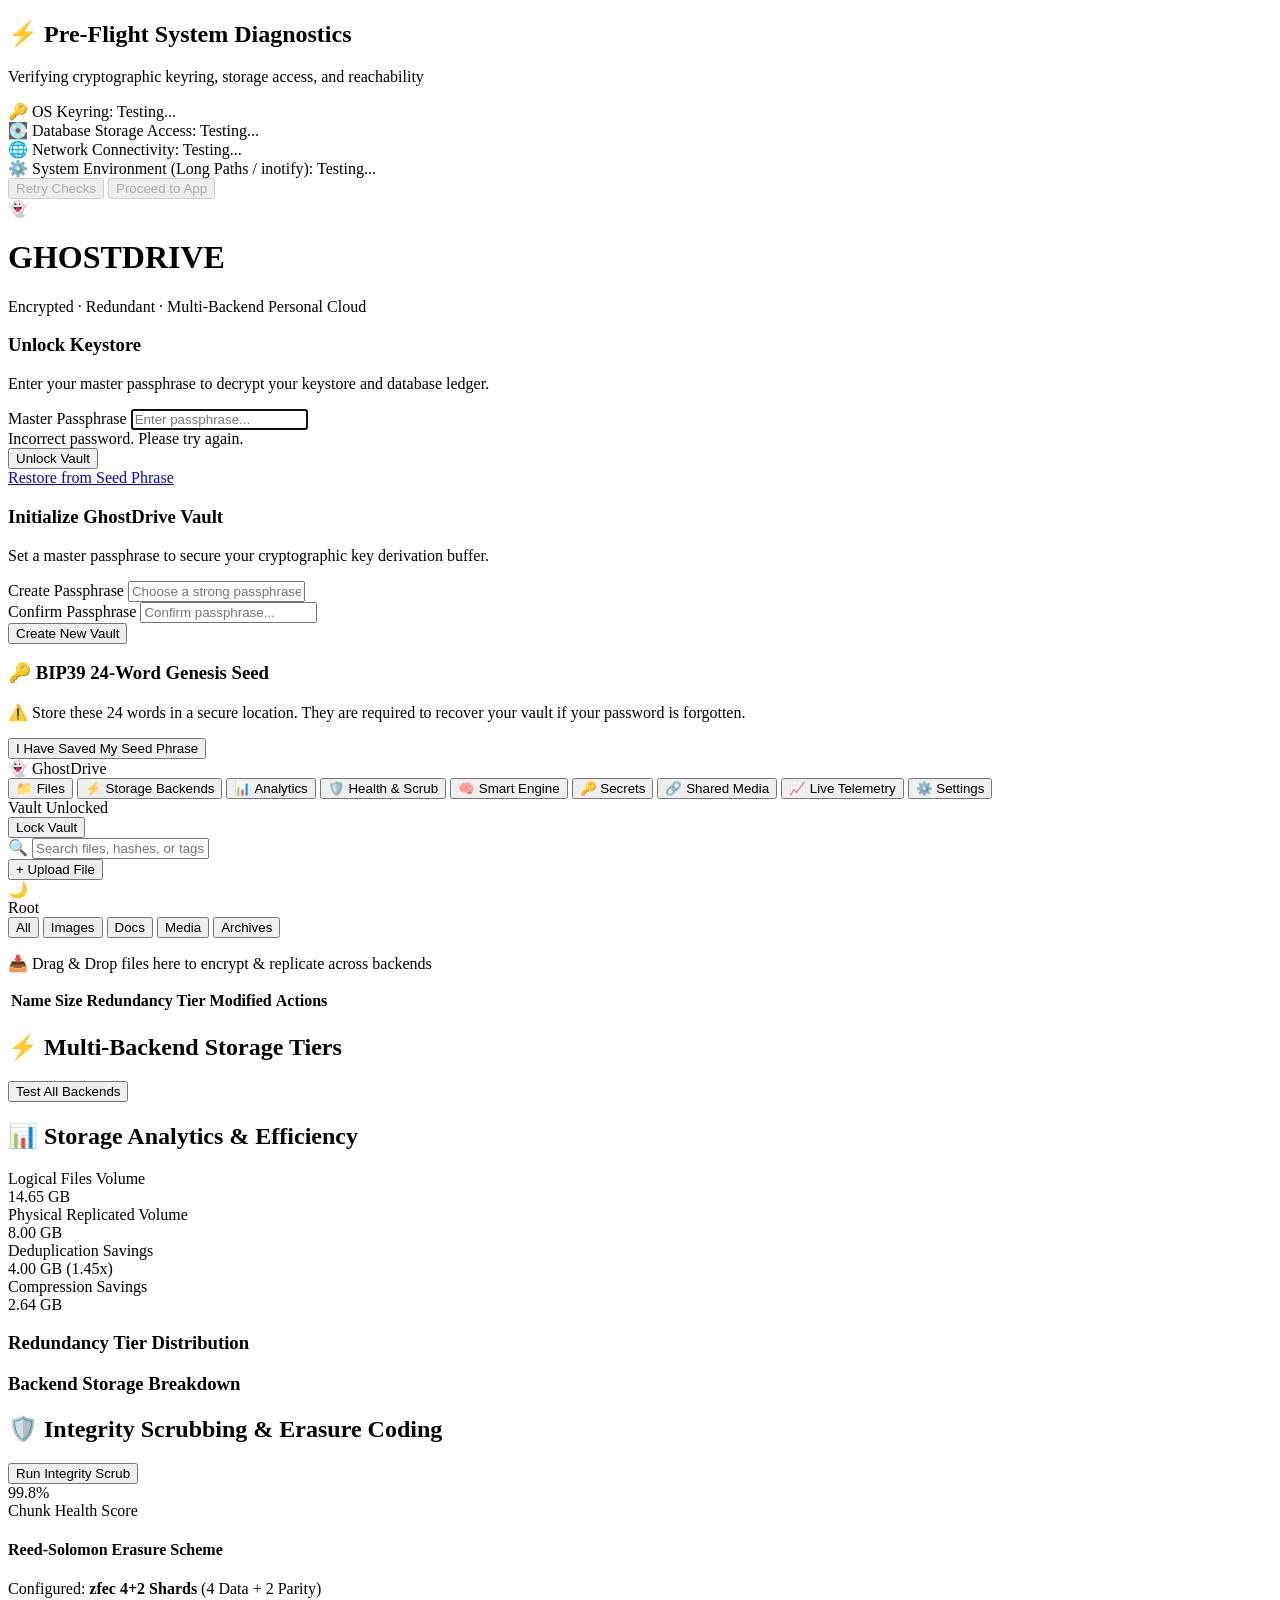
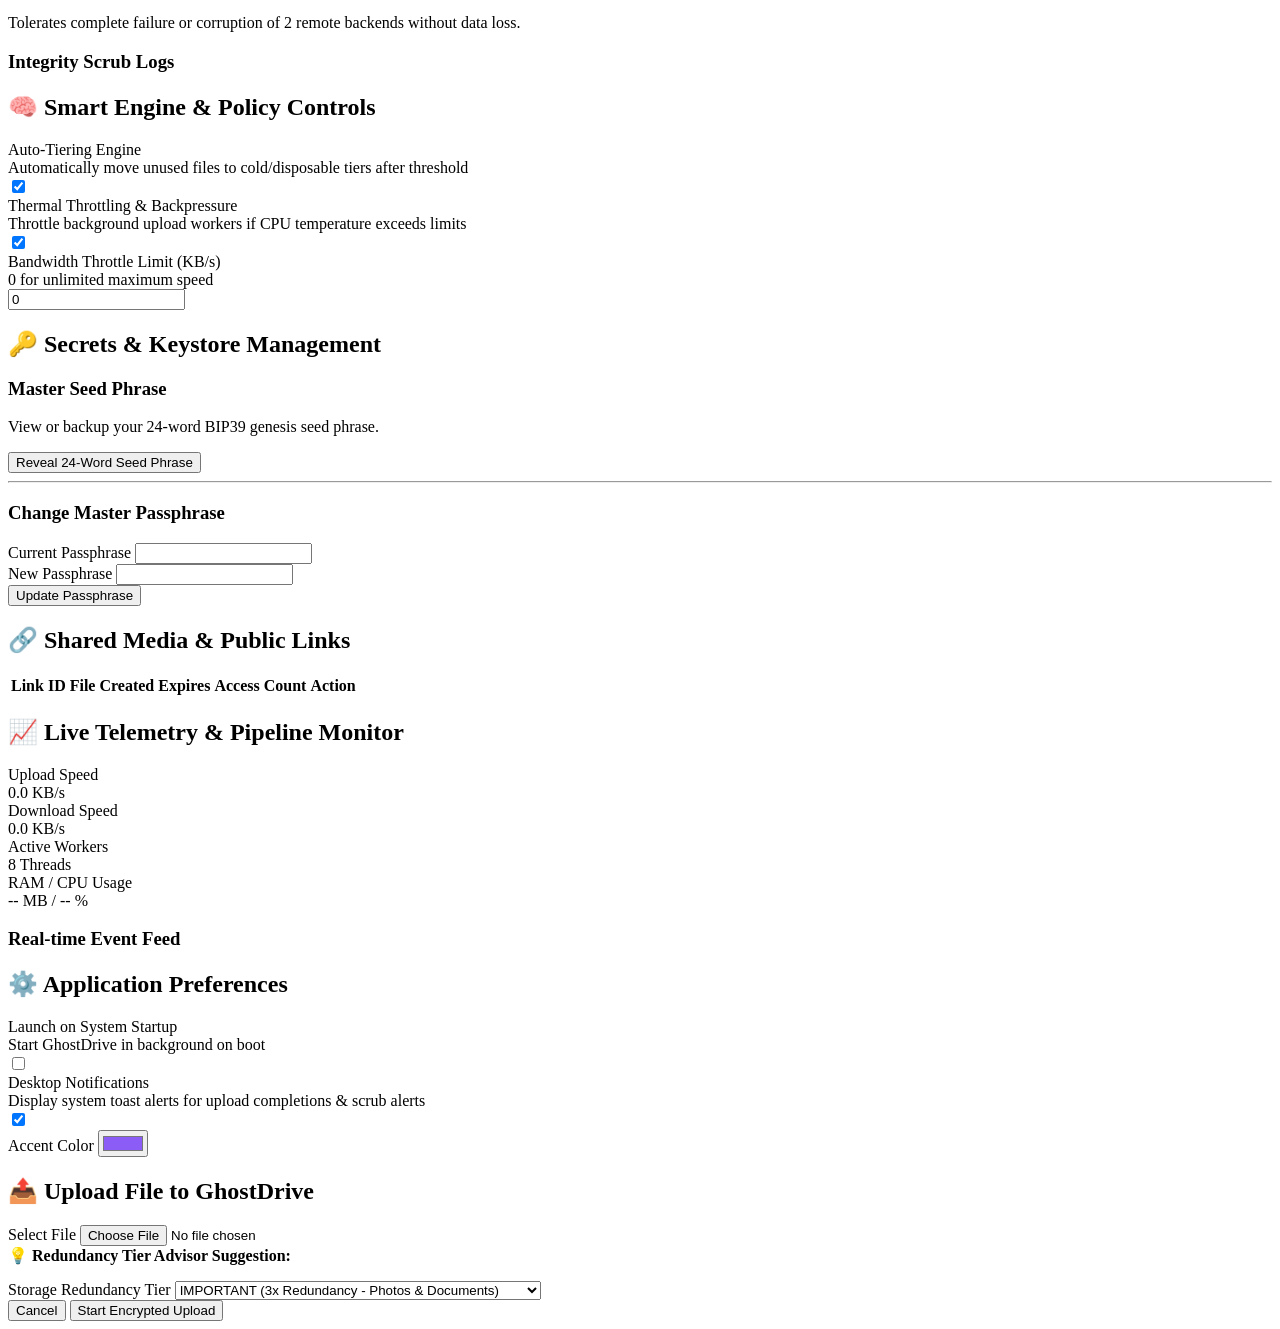
==== ghostdrive/web/static/index.html @ 3d27e1d8 "Retain only Telegram and Discord backends, support Local Folder Locker offline mode" ====
<!DOCTYPE html>
<html lang="en">
<head>
  <meta charset="UTF-8">
  <meta name="viewport" content="width=device-width, initial-scale=1.0">
  <title>GhostDrive - Encrypted Redundant Cloud</title>
  <link rel="stylesheet" href="/static/css/styles.css">
  <link rel="preconnect" href="https://fonts.googleapis.com">
  <link rel="preconnect" href="https://fonts.gstatic.com" crossorigin>
  <link href="https://fonts.googleapis.com/css2?family=Inter:wght@300;400;500;600;700&family=JetBrains+Mono:wght@400;500&display=swap" rel="stylesheet">
</head>
<body class="dark-theme">

  <!-- ─── PREFLIGHT DIAGNOSTICS MODAL ──────────────────────────────────────── -->
  <div id="preflight-modal" class="modal-overlay active">
    <div class="glass-card modal-box">
      <div class="modal-header">
        <h2>⚡ Pre-Flight System Diagnostics</h2>
        <p class="subtitle">Verifying cryptographic keyring, storage access, and reachability</p>
      </div>
      <div class="checklist">
        <div class="check-item" id="check-keyring"><span class="icon">🔑</span> OS Keyring: <span class="status">Testing...</span></div>
        <div class="check-item" id="check-db"><span class="icon">💽</span> Database Storage Access: <span class="status">Testing...</span></div>
        <div class="check-item" id="check-net"><span class="icon">🌐</span> Network Connectivity: <span class="status">Testing...</span></div>
        <div class="check-item" id="check-sys"><span class="icon">⚙️</span> System Environment (Long Paths / inotify): <span class="status">Testing...</span></div>
      </div>
      <div class="progress-bar-container">
        <div class="progress-bar" id="preflight-progress" style="width: 0%;"></div>
      </div>
      <div class="modal-footer">
        <button id="btn-retest-diag" class="btn btn-secondary" disabled>Retry Checks</button>
        <button id="btn-proceed-diag" class="btn btn-primary" disabled>Proceed to App</button>
      </div>
    </div>
  </div>

  <!-- ─── UNLOCK / FIRST-RUN SETUP SCREEN ───────────────────────────────────── -->
  <div id="auth-screen" class="screen hidden">
    <div class="auth-card glass-card">
      <div class="brand">
        <div class="logo-icon">👻</div>
        <h1>GHOSTDRIVE</h1>
        <p class="tagline">Encrypted · Redundant · Multi-Backend Personal Cloud</p>
      </div>

      <!-- Unlock Form -->
      <div id="unlock-form" class="auth-view">
        <h3>Unlock Keystore</h3>
        <p class="muted">Enter your master passphrase to decrypt your keystore and database ledger.</p>
        <div class="form-group">
          <label>Master Passphrase</label>
          <input type="password" id="unlock-passphrase" placeholder="Enter passphrase..." autofocus>
        </div>
        <div class="error-msg hidden" id="unlock-error">Incorrect password. Please try again.</div>
        <button id="btn-unlock" class="btn btn-primary btn-block">Unlock Vault</button>
        <div class="auth-options">
          <a href="#" id="link-restore">Restore from Seed Phrase</a>
        </div>
      </div>

      <!-- Setup Form (First Run) -->
      <div id="setup-form" class="auth-view hidden">
        <h3>Initialize GhostDrive Vault</h3>
        <p class="muted">Set a master passphrase to secure your cryptographic key derivation buffer.</p>
        <div class="form-group">
          <label>Create Passphrase</label>
          <input type="password" id="setup-passphrase" placeholder="Choose a strong passphrase...">
        </div>
        <div class="form-group">
          <label>Confirm Passphrase</label>
          <input type="password" id="setup-confirm" placeholder="Confirm passphrase...">
        </div>
        <button id="btn-create-vault" class="btn btn-primary btn-block">Create New Vault</button>
      </div>

      <!-- Seed Phrase Display Modal Step -->
      <div id="seed-display-view" class="auth-view hidden">
        <h3>🔑 BIP39 24-Word Genesis Seed</h3>
        <p class="warning-box">⚠️ Store these 24 words in a secure location. They are required to recover your vault if your password is forgotten.</p>
        <div class="seed-box" id="seed-words-container"></div>
        <button id="btn-confirm-seed" class="btn btn-primary btn-block">I Have Saved My Seed Phrase</button>
      </div>
    </div>
  </div>

  <!-- ─── MAIN DASHBOARD APPLICATION ────────────────────────────────────────── -->
  <div id="main-app" class="app-layout hidden">
    <!-- Sidebar Navigation -->
    <aside class="sidebar glass-panel">
      <div class="brand">
        <span class="logo-icon">👻</span>
        <span class="brand-name">GhostDrive</span>
      </div>
      <nav class="nav-menu">
        <button class="nav-btn active" data-target="files-view"><span class="icon">📁</span> Files</button>
        <button class="nav-btn" data-target="backends-view"><span class="icon">⚡</span> Storage Backends</button>
        <button class="nav-btn" data-target="analytics-view"><span class="icon">📊</span> Analytics</button>
        <button class="nav-btn" data-target="resilience-view"><span class="icon">🛡️</span> Health & Scrub</button>
        <button class="nav-btn" data-target="smart-view"><span class="icon">🧠</span> Smart Engine</button>
        <button class="nav-btn" data-target="secrets-view"><span class="icon">🔑</span> Secrets</button>
        <button class="nav-btn" data-target="sharing-view"><span class="icon">🔗</span> Shared Media</button>
        <button class="nav-btn" data-target="telemetry-view"><span class="icon">📈</span> Live Telemetry</button>
        <button class="nav-btn" data-target="settings-view"><span class="icon">⚙️</span> Settings</button>
      </nav>
      <div class="sidebar-footer">
        <div class="vault-status"><span class="pulse-dot"></span> Vault Unlocked</div>
        <button id="btn-lock-vault" class="btn btn-sm btn-secondary">Lock Vault</button>
      </div>
    </aside>

    <!-- Main Content Area -->
    <main class="main-content">
      <!-- Header Bar -->
      <header class="top-bar glass-panel">
        <div class="search-box">
          <span class="search-icon">🔍</span>
          <input type="text" id="global-search" placeholder="Search files, hashes, or tags...">
        </div>
        <div class="header-actions">
          <button id="btn-quick-upload" class="btn btn-primary">+ Upload File</button>
          <div class="theme-indicator" id="theme-toggle">🌙</div>
        </div>
      </header>

      <!-- View Containers -->

      <!-- 1. FILES VIEW -->
      <section id="files-view" class="view-panel active">
        <div class="panel-header">
          <div class="breadcrumbs" id="file-breadcrumbs">
            <span class="crumb active" data-path="/">Root</span>
          </div>
          <div class="view-toggles">
            <button class="filter-btn active" data-cat="all">All</button>
            <button class="filter-btn" data-cat="images">Images</button>
            <button class="filter-btn" data-cat="documents">Docs</button>
            <button class="filter-btn" data-cat="media">Media</button>
            <button class="filter-btn" data-cat="archives">Archives</button>
          </div>
        </div>

        <!-- Drag & Drop Upload Zone -->
        <div id="drop-zone" class="drop-zone">
          <p>📥 Drag & Drop files here to encrypt & replicate across backends</p>
        </div>

        <!-- Files List Table -->
        <div class="glass-card table-container">
          <table class="data-table">
            <thead>
              <tr>
                <th>Name</th>
                <th>Size</th>
                <th>Redundancy Tier</th>
                <th>Modified</th>
                <th>Actions</th>
              </tr>
            </thead>
            <tbody id="files-table-body">
              <!-- Dynamically rendered -->
            </tbody>
          </table>
        </div>
      </section>

      <!-- 2. BACKENDS VIEW -->
      <section id="backends-view" class="view-panel">
        <div class="panel-header">
          <h2>⚡ Multi-Backend Storage Tiers</h2>
          <button class="btn btn-secondary" id="btn-test-all-backends">Test All Backends</button>
        </div>
        <div class="backend-grid" id="backend-cards-container">
          <!-- Dynamically populated backend cards -->
        </div>
      </section>

      <!-- 3. ANALYTICS VIEW -->
      <section id="analytics-view" class="view-panel">
        <div class="panel-header">
          <h2>📊 Storage Analytics & Efficiency</h2>
        </div>
        <div class="stats-grid">
          <div class="glass-card stat-card">
            <div class="stat-title">Logical Files Volume</div>
            <div class="stat-value" id="stat-logical">14.65 GB</div>
          </div>
          <div class="glass-card stat-card">
            <div class="stat-title">Physical Replicated Volume</div>
            <div class="stat-value" id="stat-physical">8.00 GB</div>
          </div>
          <div class="glass-card stat-card">
            <div class="stat-title">Deduplication Savings</div>
            <div class="stat-value accent" id="stat-dedup">4.00 GB (1.45x)</div>
          </div>
          <div class="glass-card stat-card">
            <div class="stat-title">Compression Savings</div>
            <div class="stat-value accent" id="stat-zstd">2.64 GB</div>
          </div>
        </div>
        <div class="analytics-charts-grid">
          <div class="glass-card chart-box">
            <h3>Redundancy Tier Distribution</h3>
            <div class="tier-bars-container" id="tier-bars"></div>
          </div>
          <div class="glass-card chart-box">
            <h3>Backend Storage Breakdown</h3>
            <div class="backend-usage-bars" id="backend-bars"></div>
          </div>
        </div>
      </section>

      <!-- 4. HEALTH & RESILIENCE VIEW -->
      <section id="resilience-view" class="view-panel">
        <div class="panel-header">
          <h2>🛡️ Integrity Scrubbing & Erasure Coding</h2>
          <button class="btn btn-primary" id="btn-trigger-scrub">Run Integrity Scrub</button>
        </div>
        <div class="resilience-overview glass-card">
          <div class="health-score-ring">
            <div class="score-number" id="health-score-val">99.8%</div>
            <div class="score-label">Chunk Health Score</div>
          </div>
          <div class="ec-details">
            <h4>Reed-Solomon Erasure Scheme</h4>
            <p>Configured: <strong>zfec 4+2 Shards</strong> (4 Data + 2 Parity)</p>
            <p class="muted">Tolerates complete failure or corruption of 2 remote backends without data loss.</p>
          </div>
        </div>
        <div class="glass-card console-box">
          <h3>Integrity Scrub Logs</h3>
          <pre id="scrub-log-console" class="log-output"></pre>
        </div>
      </section>

      <!-- 5. SMART ENGINE VIEW -->
      <section id="smart-view" class="view-panel">
        <div class="panel-header">
          <h2>🧠 Smart Engine & Policy Controls</h2>
        </div>
        <div class="glass-card form-card">
          <div class="setting-row">
            <div>
              <div class="setting-title">Auto-Tiering Engine</div>
              <div class="setting-desc">Automatically move unused files to cold/disposable tiers after threshold</div>
            </div>
            <input type="checkbox" id="smart-autotier" checked>
          </div>
          <div class="setting-row">
            <div>
              <div class="setting-title">Thermal Throttling & Backpressure</div>
              <div class="setting-desc">Throttle background upload workers if CPU temperature exceeds limits</div>
            </div>
            <input type="checkbox" id="smart-thermal" checked>
          </div>
          <div class="setting-row">
            <div>
              <div class="setting-title">Bandwidth Throttle Limit (KB/s)</div>
              <div class="setting-desc">0 for unlimited maximum speed</div>
            </div>
            <input type="number" id="smart-bandwidth" value="0">
          </div>
        </div>
      </section>

      <!-- 6. SECRETS VIEW -->
      <section id="secrets-view" class="view-panel">
        <div class="panel-header">
          <h2>🔑 Secrets & Keystore Management</h2>
        </div>
        <div class="glass-card form-card">
          <h3>Master Seed Phrase</h3>
          <p class="muted">View or backup your 24-word BIP39 genesis seed phrase.</p>
          <button class="btn btn-secondary" id="btn-reveal-seed">Reveal 24-Word Seed Phrase</button>
          <hr class="divider">
          <h3>Change Master Passphrase</h3>
          <div class="form-group">
            <label>Current Passphrase</label>
            <input type="password" id="change-pass-current">
          </div>
          <div class="form-group">
            <label>New Passphrase</label>
            <input type="password" id="change-pass-new">
          </div>
          <button class="btn btn-primary" id="btn-submit-change-pass">Update Passphrase</button>
        </div>
      </section>

      <!-- 7. SHARED MEDIA VIEW -->
      <section id="sharing-view" class="view-panel">
        <div class="panel-header">
          <h2>🔗 Shared Media & Public Links</h2>
        </div>
        <div class="glass-card table-container">
          <table class="data-table">
            <thead>
              <tr>
                <th>Link ID</th>
                <th>File</th>
                <th>Created</th>
                <th>Expires</th>
                <th>Access Count</th>
                <th>Action</th>
              </tr>
            </thead>
            <tbody id="shared-links-body">
              <!-- Dynamically populated -->
            </tbody>
          </table>
        </div>
      </section>

      <!-- 8. LIVE TELEMETRY VIEW -->
      <section id="telemetry-view" class="view-panel">
        <div class="panel-header">
          <h2>📈 Live Telemetry & Pipeline Monitor</h2>
        </div>
        <div class="stats-grid">
          <div class="glass-card stat-card">
            <div class="stat-title">Upload Speed</div>
            <div class="stat-value accent" id="tel-upload">0.0 KB/s</div>
          </div>
          <div class="glass-card stat-card">
            <div class="stat-title">Download Speed</div>
            <div class="stat-value accent" id="tel-download">0.0 KB/s</div>
          </div>
          <div class="glass-card stat-card">
            <div class="stat-title">Active Workers</div>
            <div class="stat-value" id="tel-threads">8 Threads</div>
          </div>
          <div class="glass-card stat-card">
            <div class="stat-title">RAM / CPU Usage</div>
            <div class="stat-value" id="tel-resources">-- MB / -- %</div>
          </div>
        </div>
        <div class="glass-card console-box mt-16">
          <h3>Real-time Event Feed</h3>
          <pre id="telemetry-log-feed" class="log-output"></pre>
        </div>
      </section>

      <!-- 9. SETTINGS VIEW -->
      <section id="settings-view" class="view-panel">
        <div class="panel-header">
          <h2>⚙️ Application Preferences</h2>
        </div>
        <div class="glass-card form-card">
          <div class="setting-row">
            <div>
              <div class="setting-title">Launch on System Startup</div>
              <div class="setting-desc">Start GhostDrive in background on boot</div>
            </div>
            <input type="checkbox" id="sett-autostart">
          </div>
          <div class="setting-row">
            <div>
              <div class="setting-title">Desktop Notifications</div>
              <div class="setting-desc">Display system toast alerts for upload completions & scrub alerts</div>
            </div>
            <input type="checkbox" id="sett-notifications" checked>
          </div>
          <div class="form-group mt-16">
            <label>Accent Color</label>
            <input type="color" id="sett-accent" value="#8b5cf6">
          </div>
        </div>
      </section>

    </main>
  </div>

  <!-- Toast Container -->
  <div id="toast-container" class="toast-container"></div>

  <!-- File Upload Modal with Tier Advisor -->
  <div id="upload-modal" class="modal-overlay">
    <div class="glass-card modal-box">
      <div class="modal-header">
        <h2>📤 Upload File to GhostDrive</h2>
      </div>
      <div class="form-group">
        <label>Select File</label>
        <input type="file" id="modal-file-input">
      </div>
      <div id="tier-advisor-banner" class="tier-advisor-banner hidden">
        <strong>💡 Redundancy Tier Advisor Suggestion:</strong>
        <p id="advisor-recommendation"></p>
      </div>
      <div class="form-group">
        <label>Storage Redundancy Tier</label>
        <select id="modal-tier-select">
          <option value="CRITICAL">CRITICAL (4x Redundancy - Keys & Credentials)</option>
          <option value="IMPORTANT" selected>IMPORTANT (3x Redundancy - Photos & Documents)</option>
          <option value="DISPOSABLE">DISPOSABLE (2x Redundancy - ML Datasets & Archives)</option>
        </select>
      </div>
      <div class="modal-footer">
        <button id="btn-cancel-upload" class="btn btn-secondary">Cancel</button>
        <button id="btn-confirm-upload" class="btn btn-primary">Start Encrypted Upload</button>
      </div>
    </div>
  </div>

  <script src="/static/js/app.js"></script>
</body>
</html>
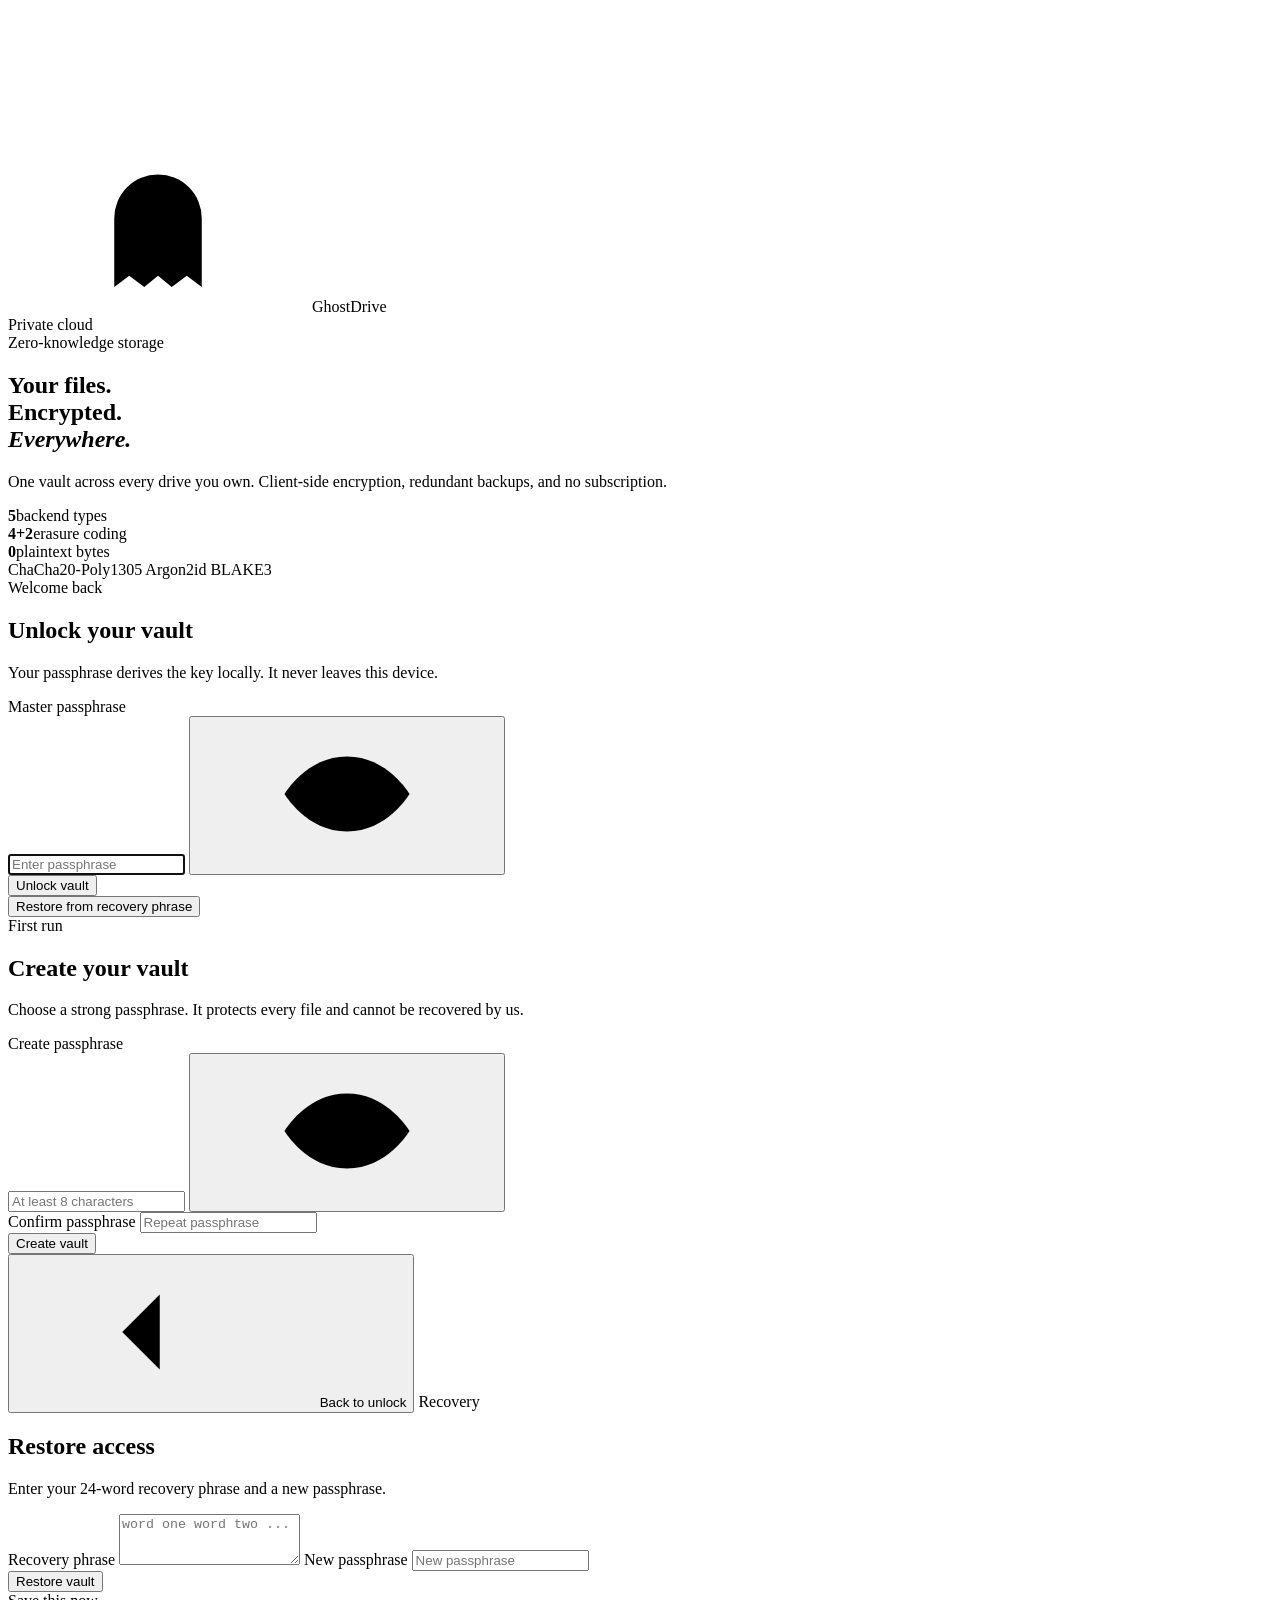
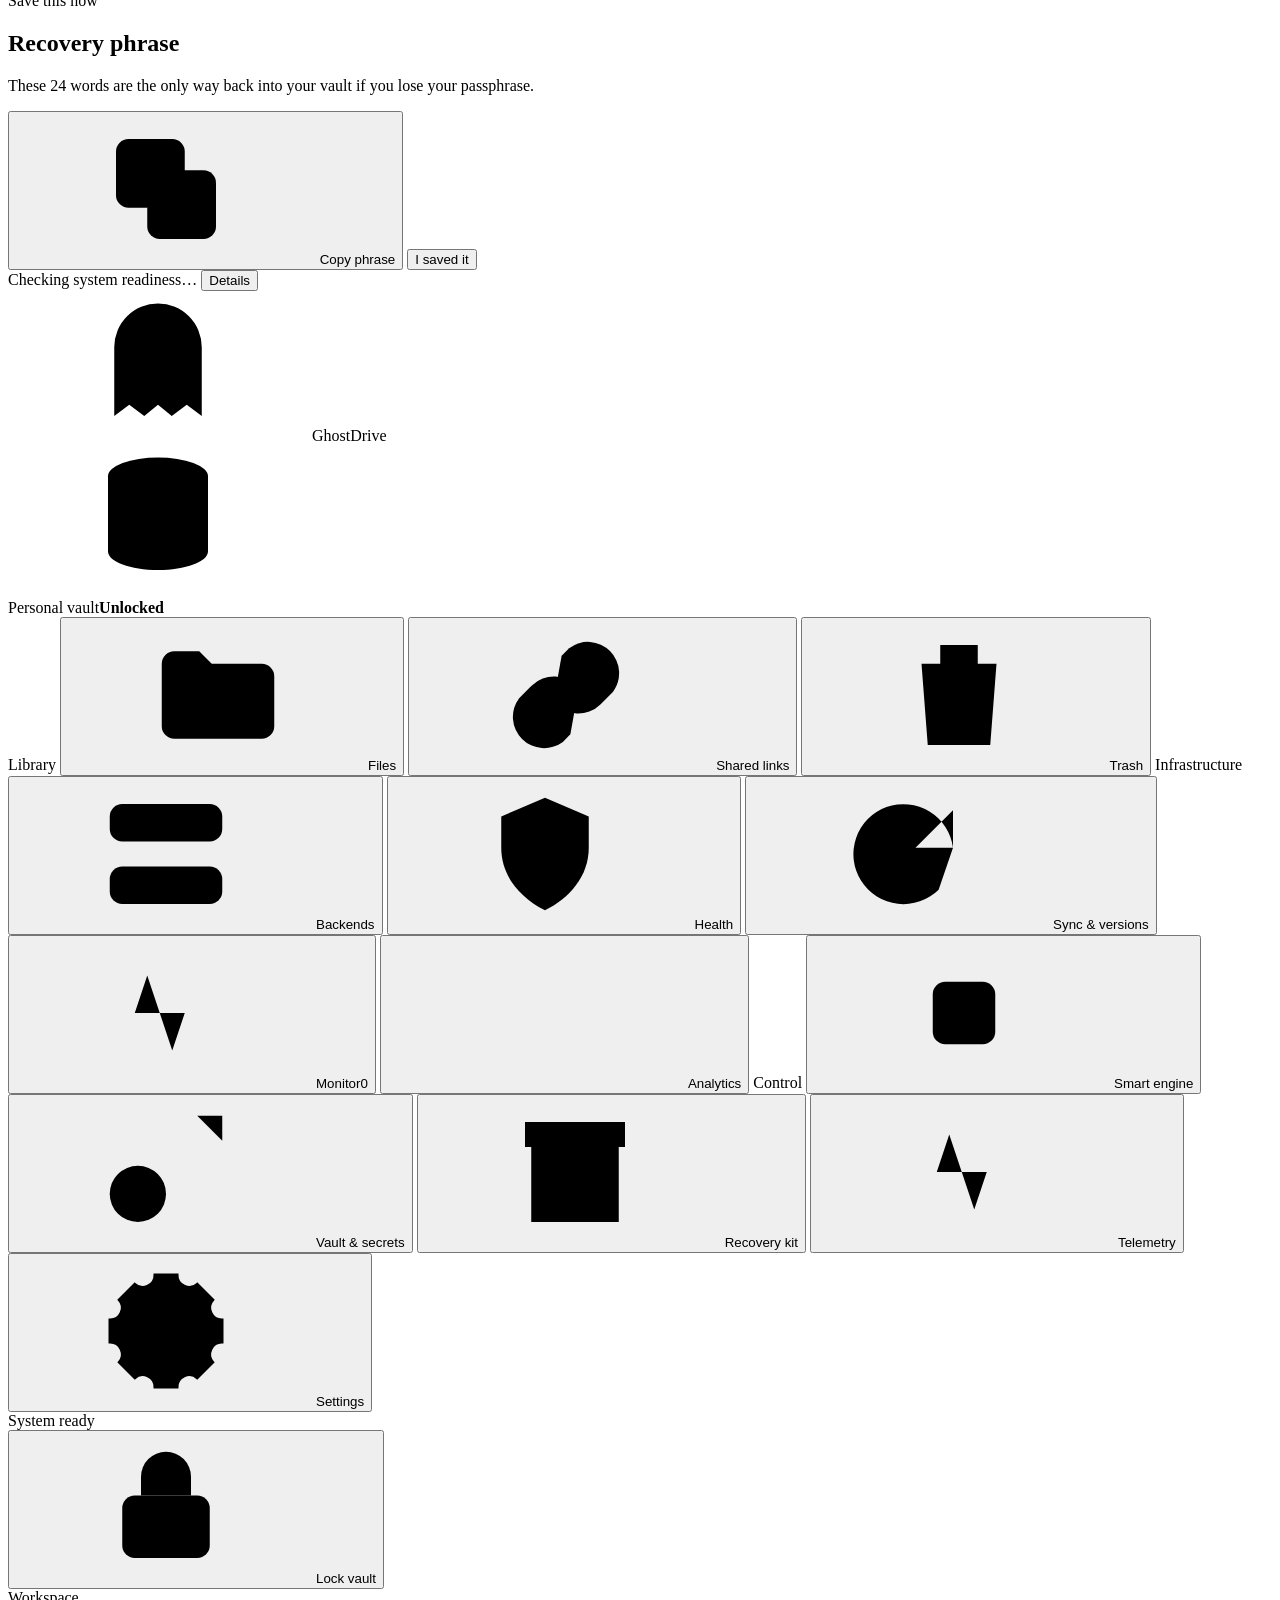
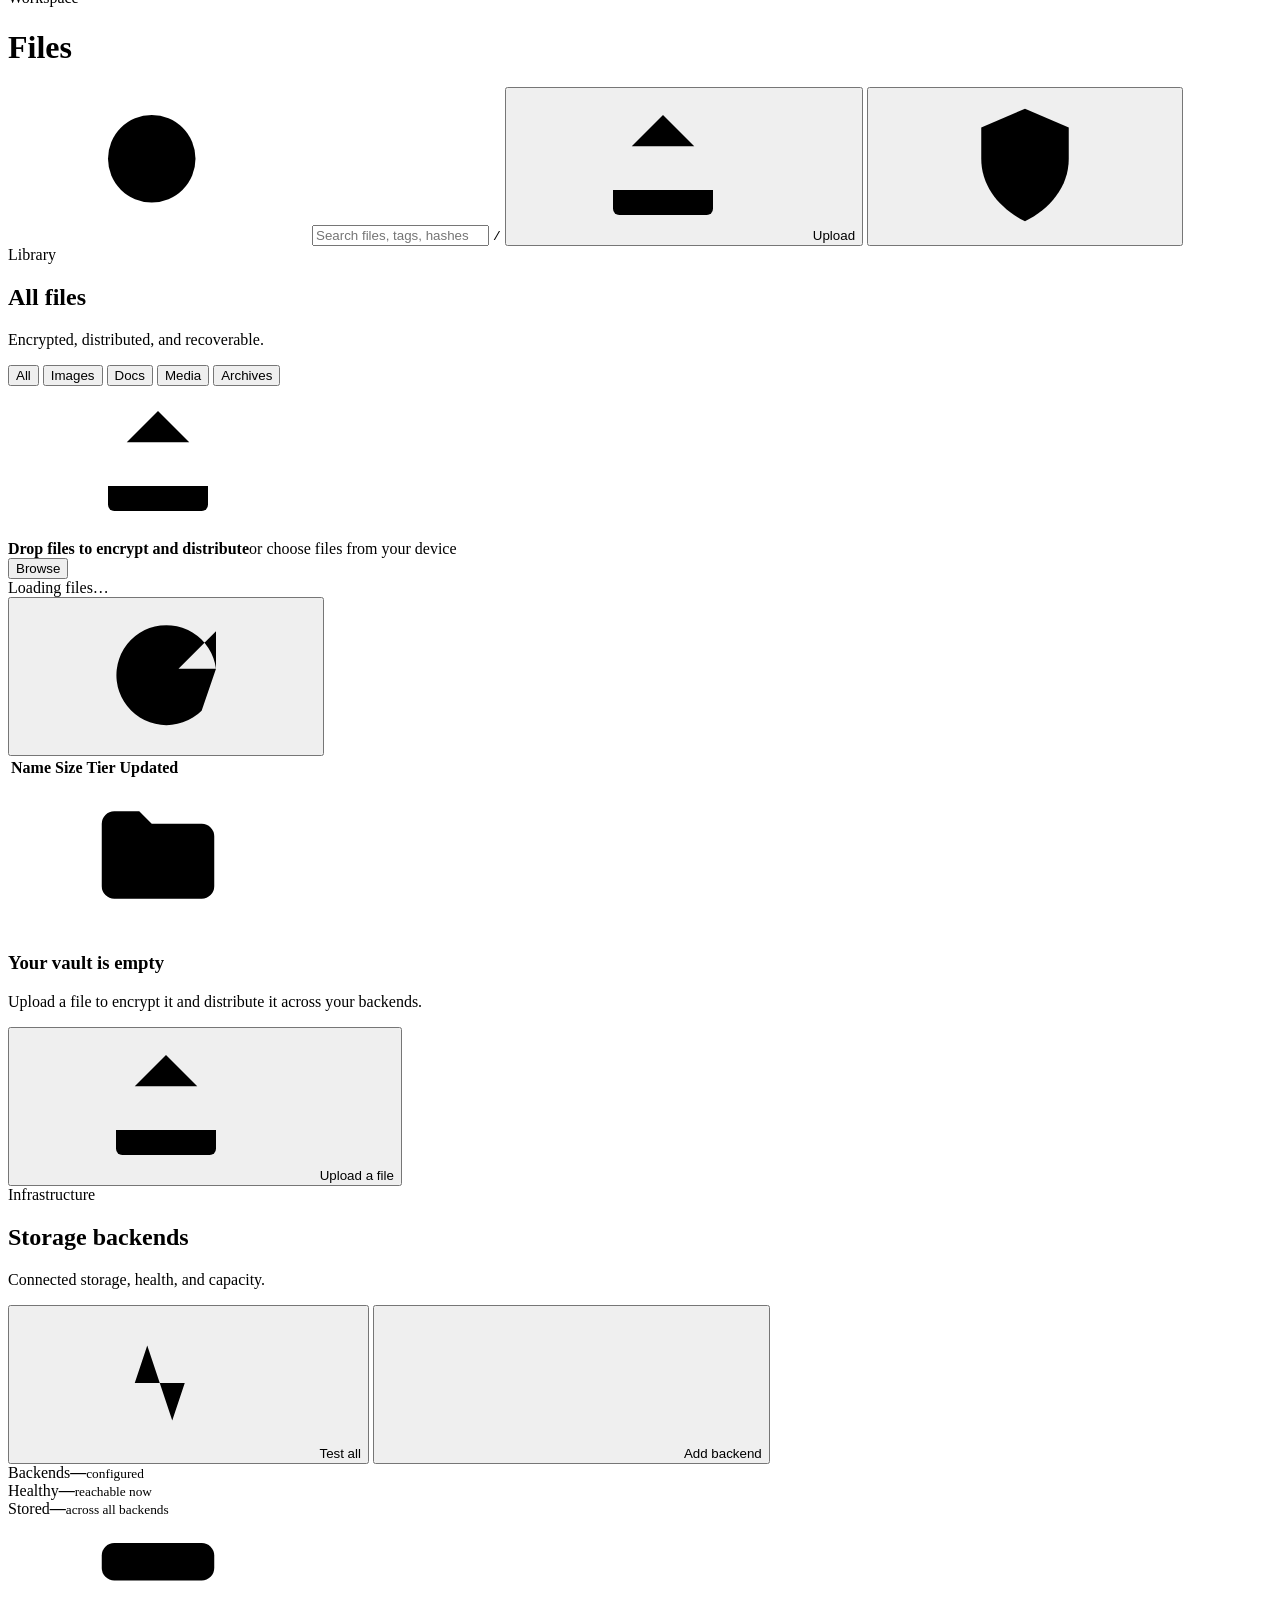
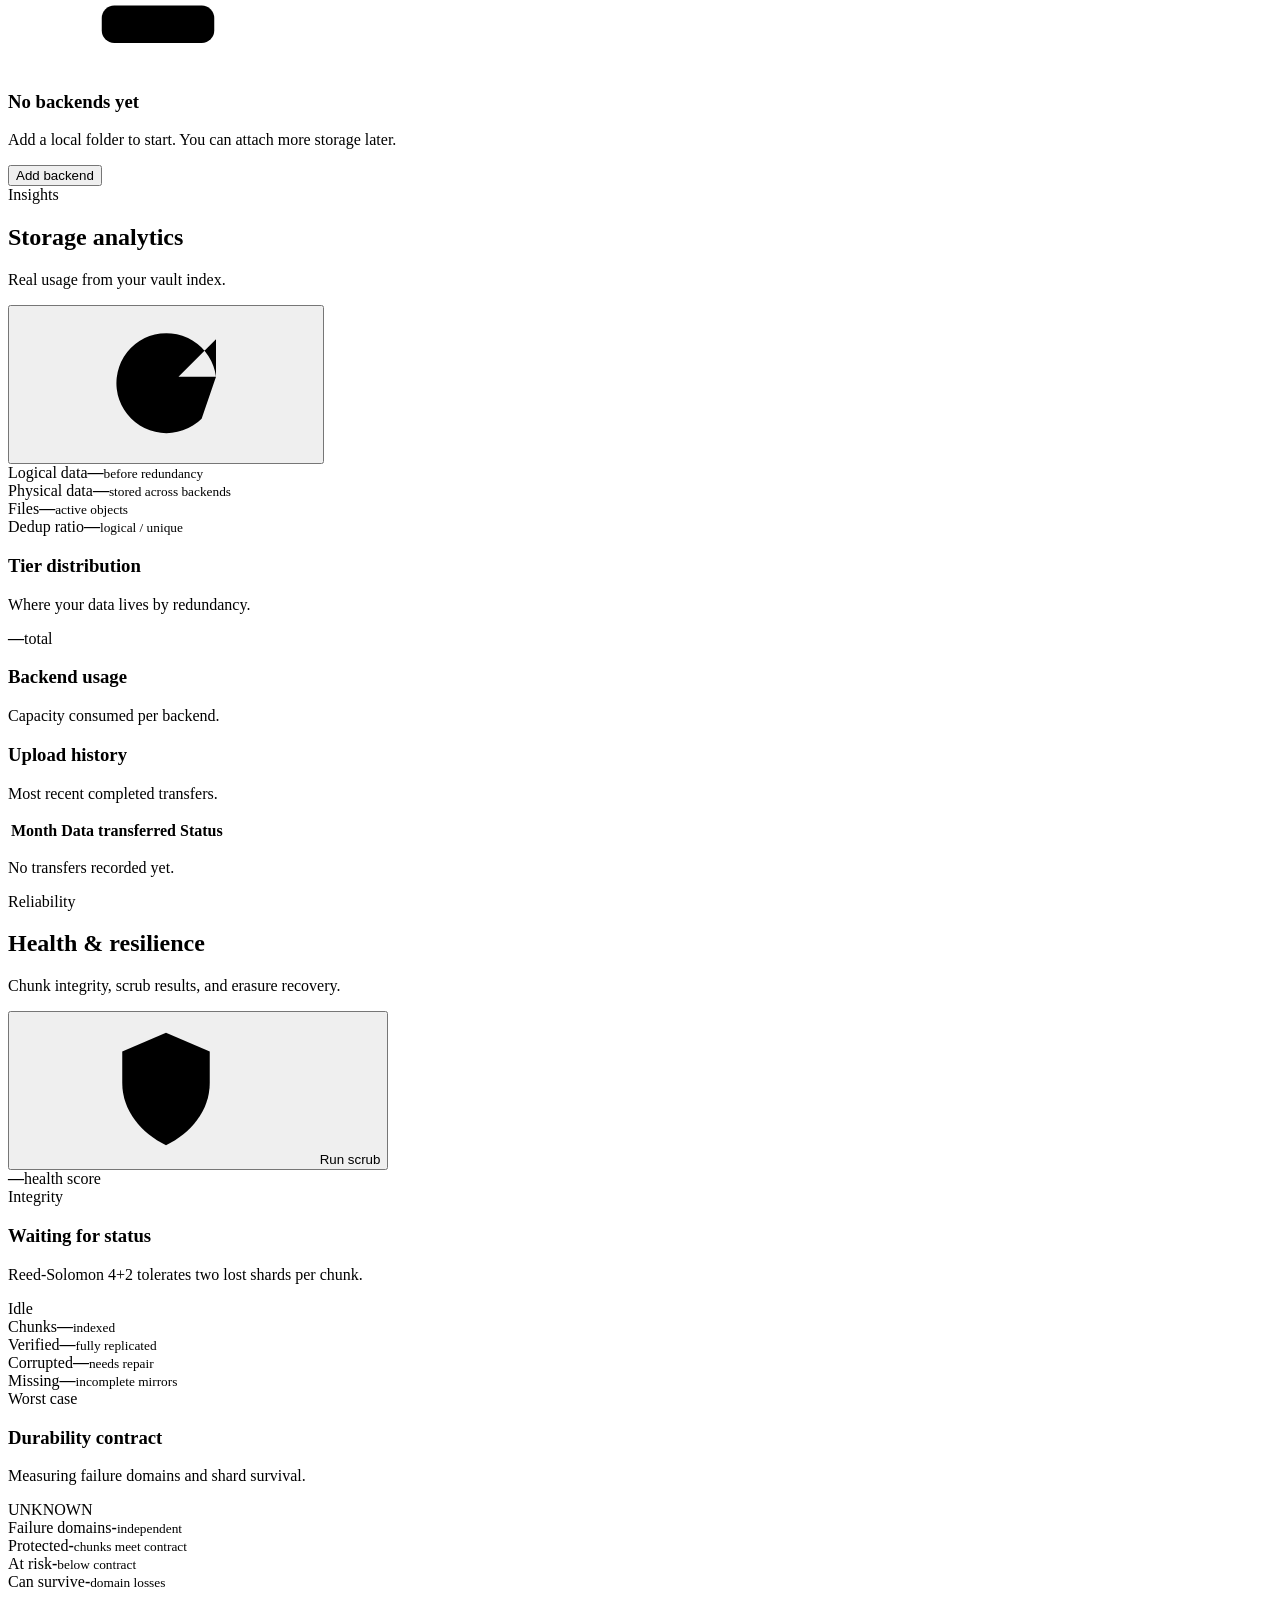
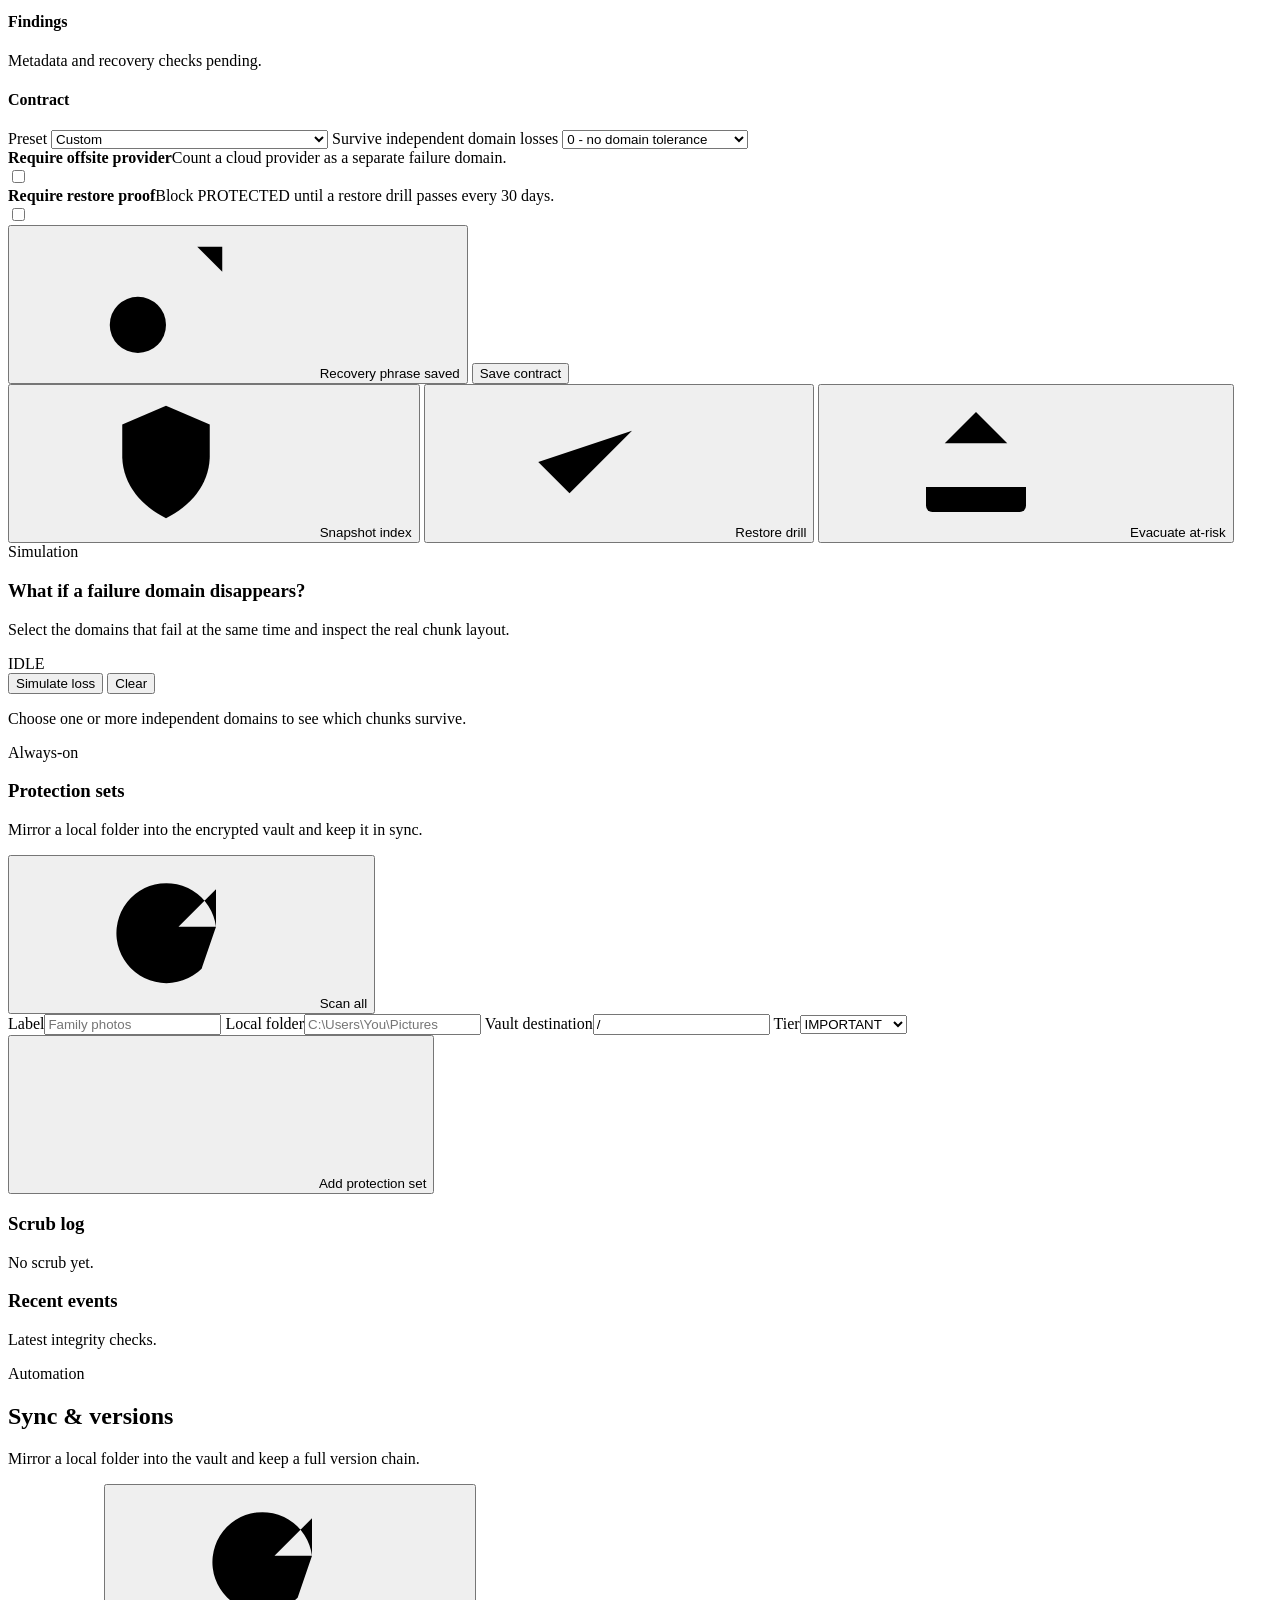
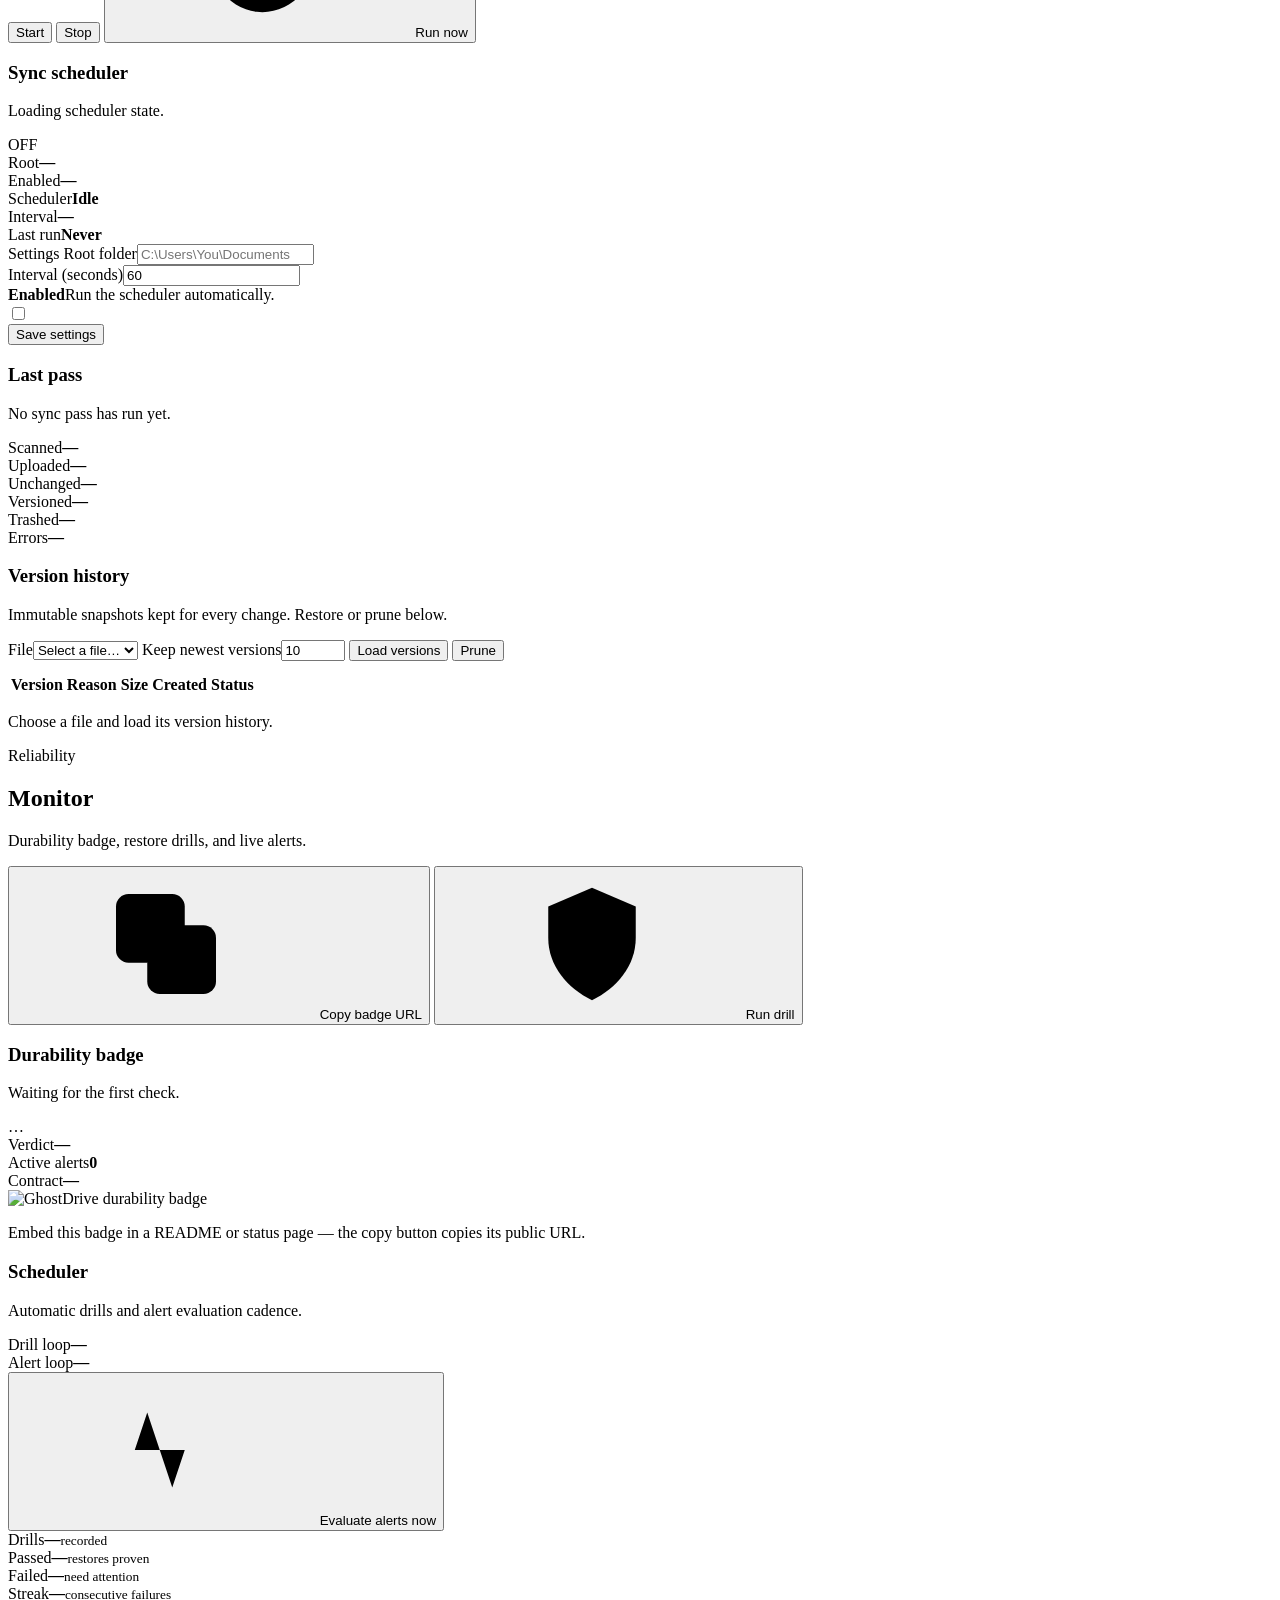
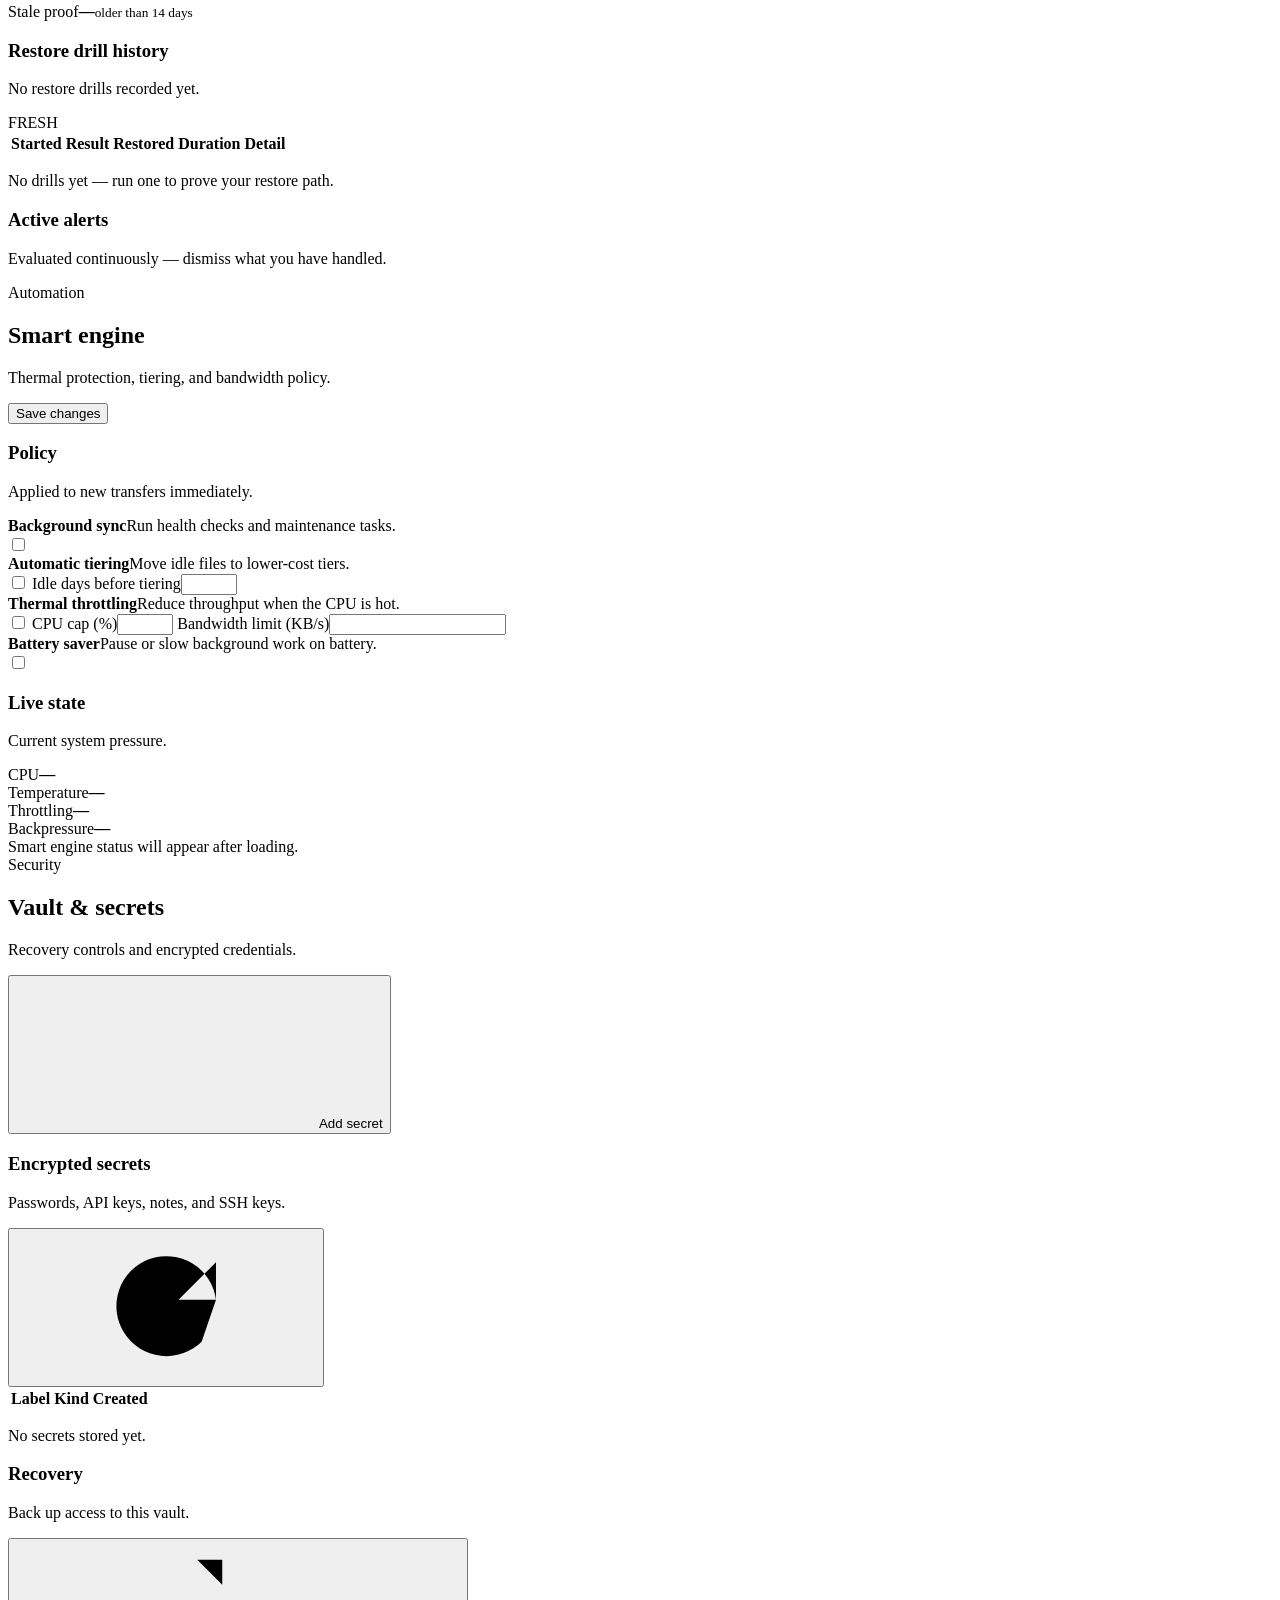
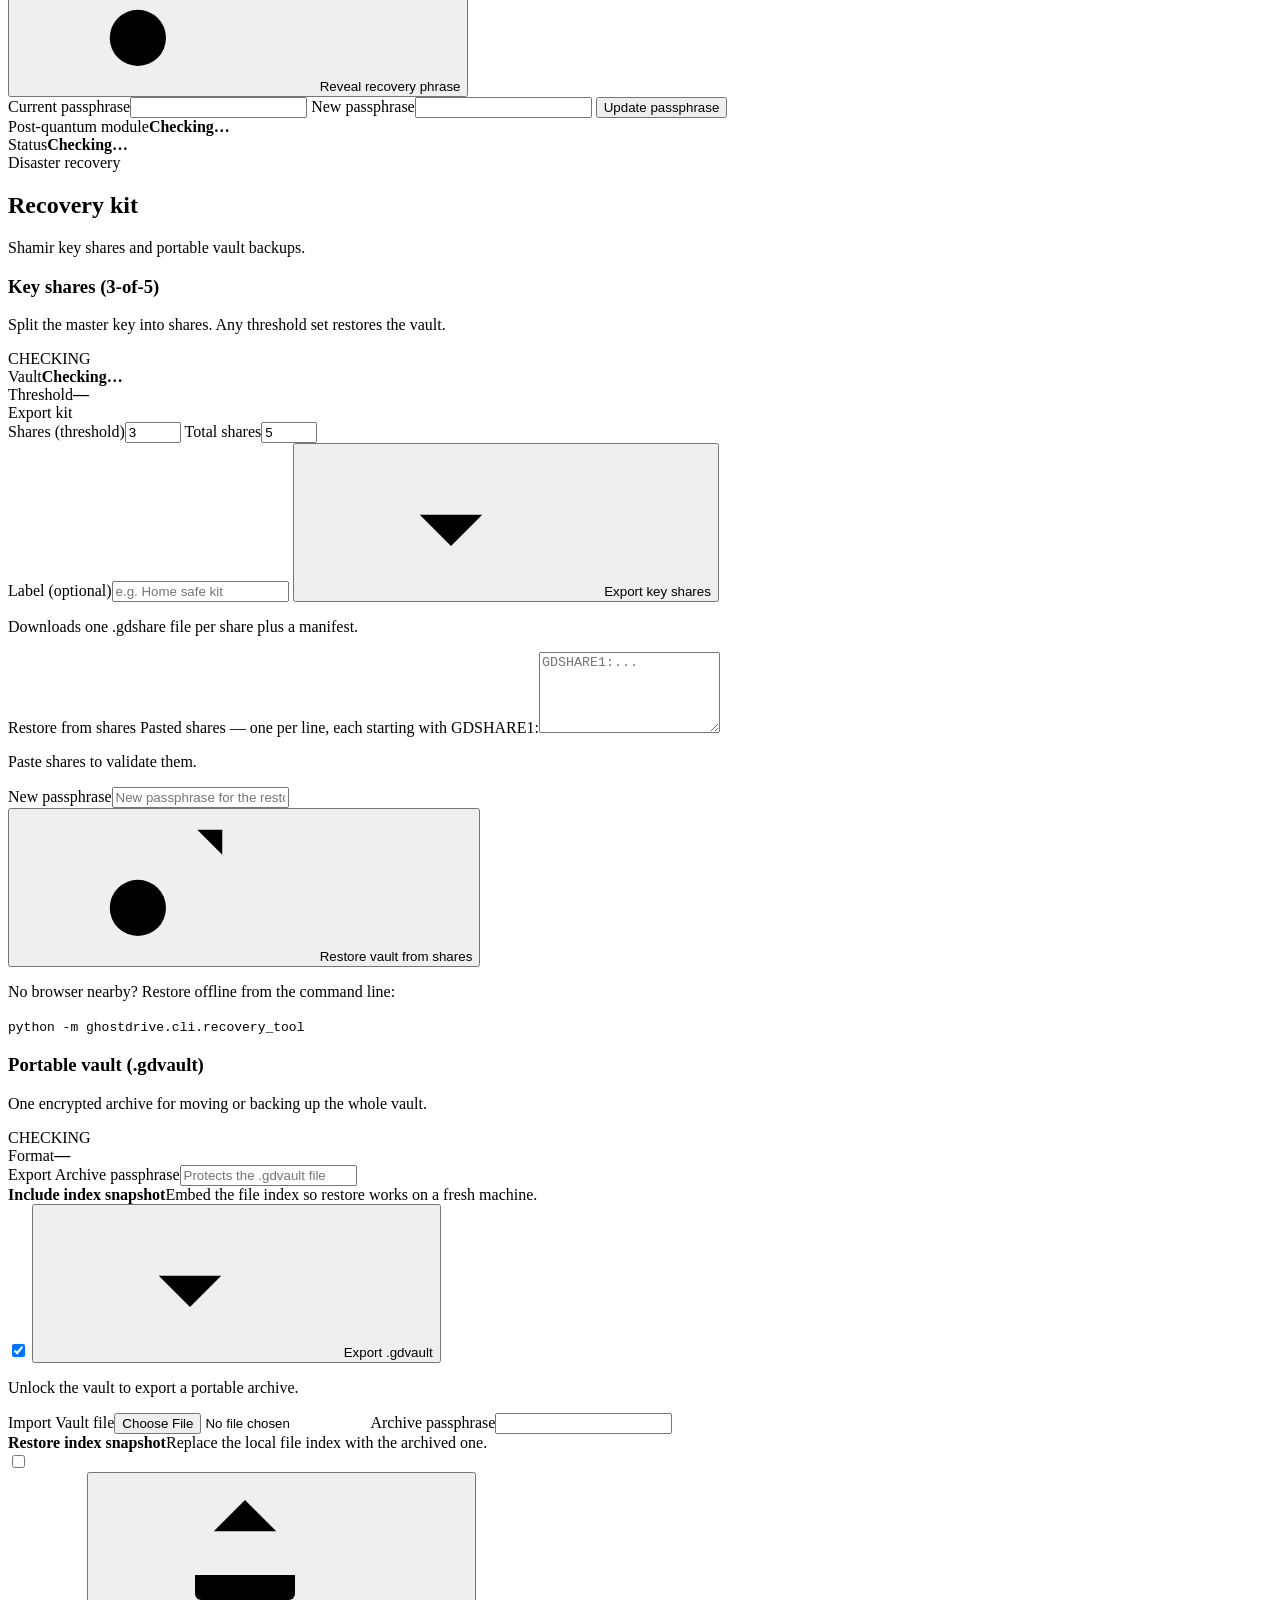
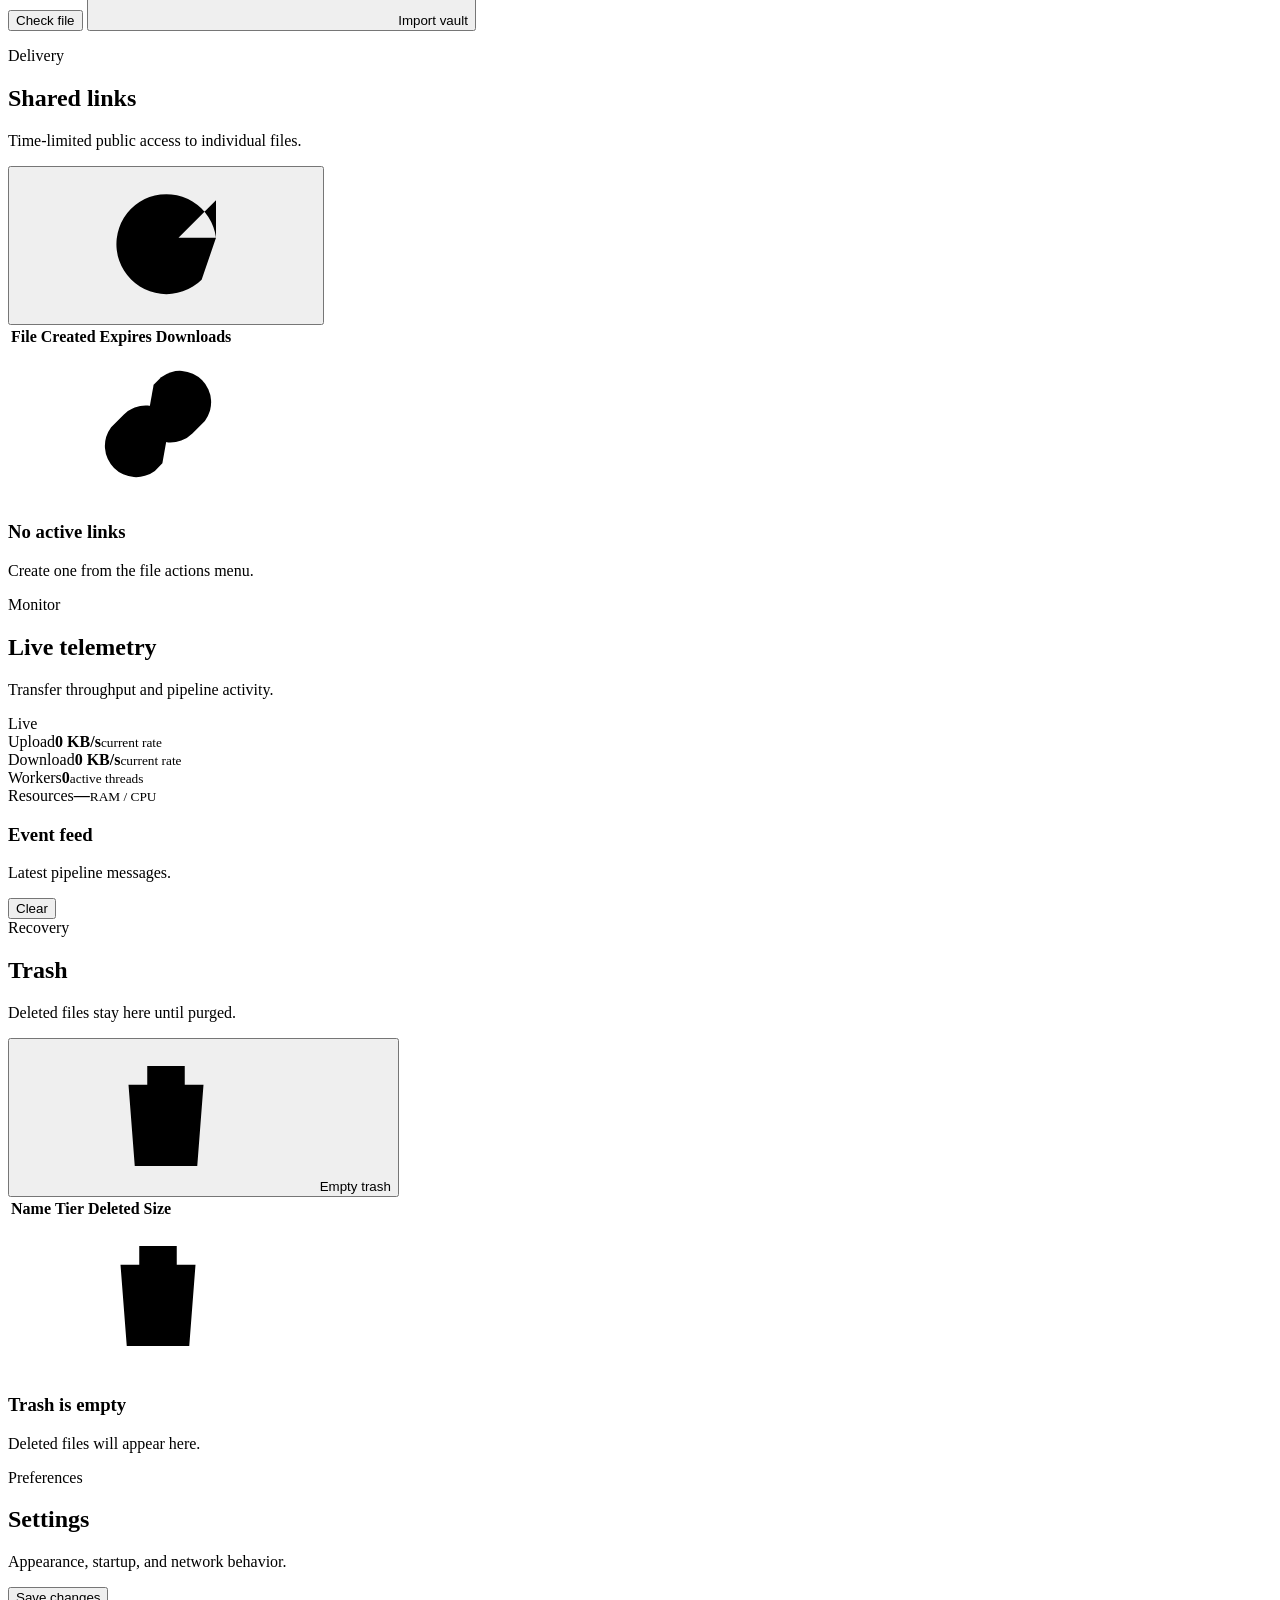
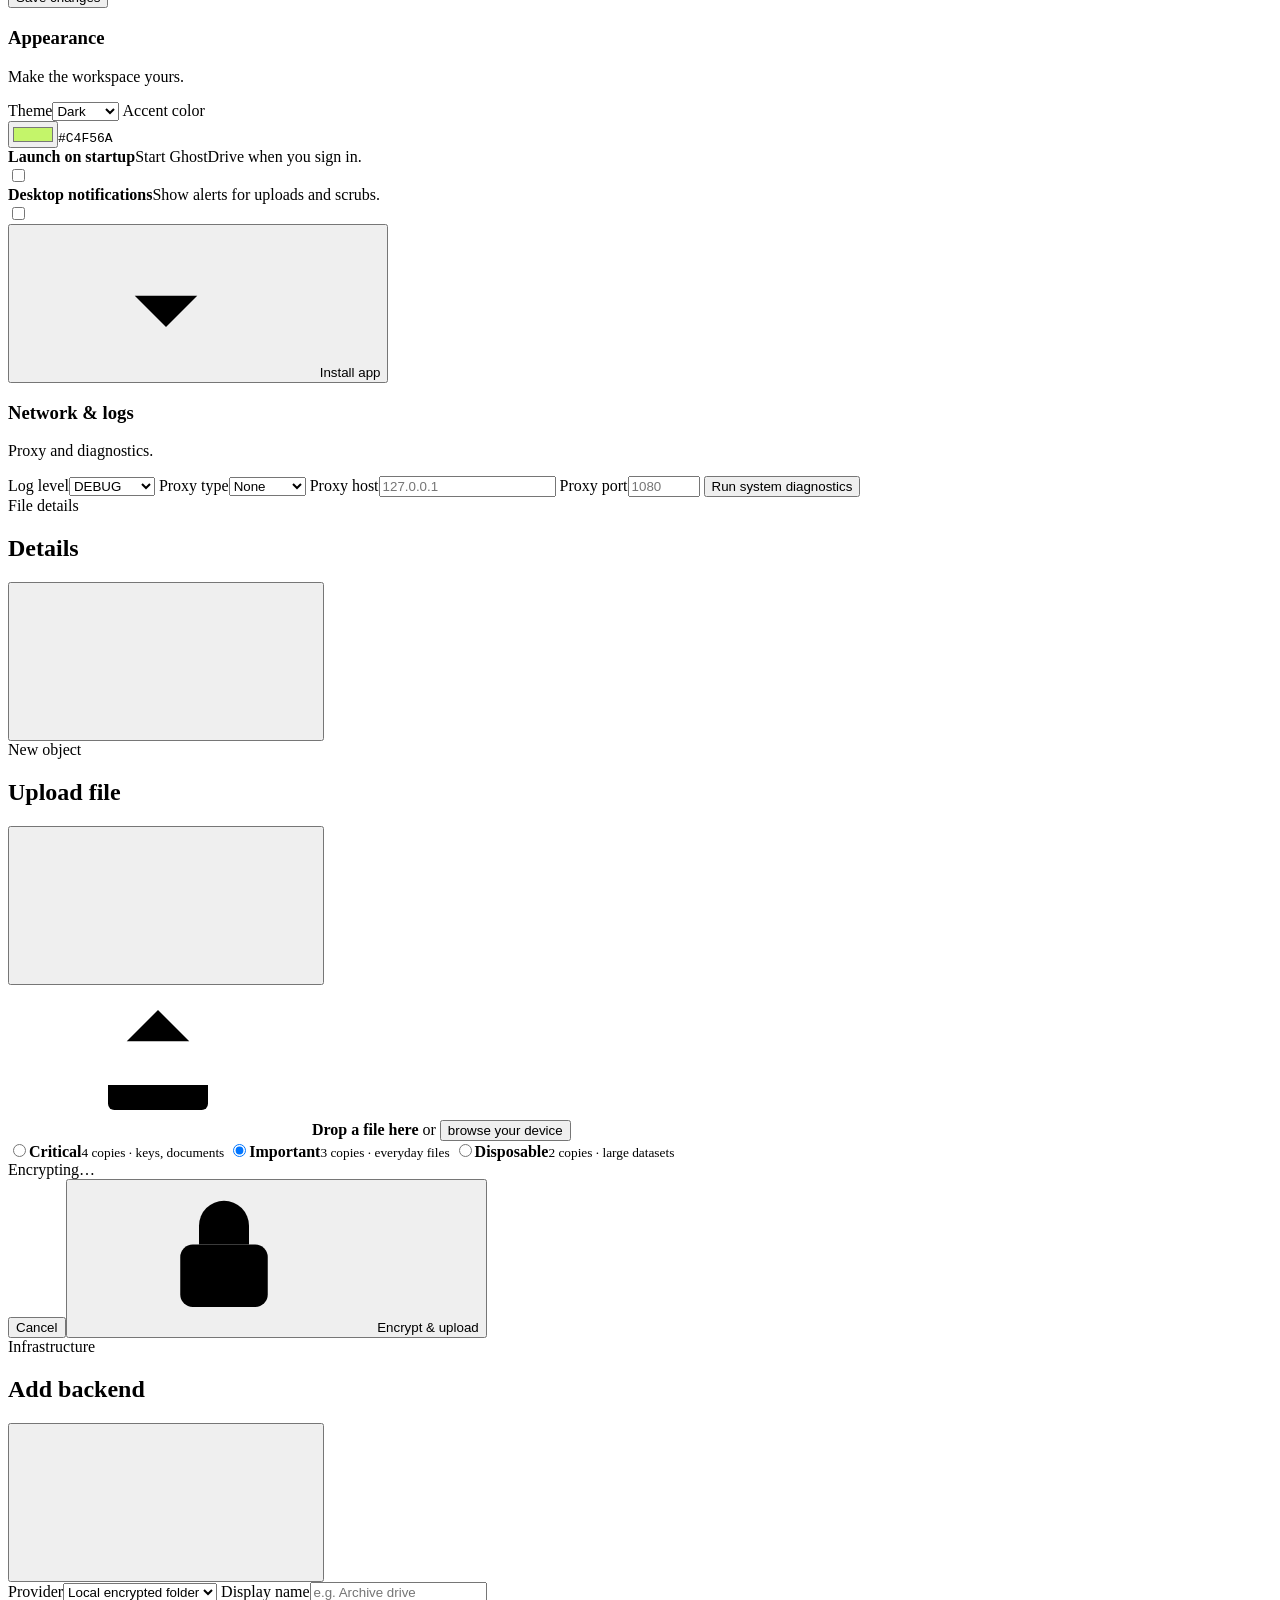
==== commit 68de80dc: "Add sync, monitoring, and envelope-share UI surfaces with global alert toasts" ====
--- a/ghostdrive/web/static/index.html
+++ b/ghostdrive/web/static/index.html
@@ -1,402 +1,878 @@
 <!DOCTYPE html>
-<html lang="en">
+<html lang="en" data-theme="dark">
 <head>
   <meta charset="UTF-8">
   <meta name="viewport" content="width=device-width, initial-scale=1.0">
-  <title>GhostDrive - Encrypted Redundant Cloud</title>
+  <meta name="color-scheme" content="dark light">
+  <title>GhostDrive</title>
+  <link rel="icon" type="image/svg+xml" href="/static/favicon.svg">
+  <link rel="manifest" href="/manifest.webmanifest">
+  <meta name="theme-color" content="#0b0e0b">
+  <link rel="apple-touch-icon" href="/static/icons/apple-touch-icon-180.png">
   <link rel="stylesheet" href="/static/css/styles.css">
-  <link rel="preconnect" href="https://fonts.googleapis.com">
-  <link rel="preconnect" href="https://fonts.gstatic.com" crossorigin>
-  <link href="https://fonts.googleapis.com/css2?family=Inter:wght@300;400;500;600;700&family=JetBrains+Mono:wght@400;500&display=swap" rel="stylesheet">
 </head>
-<body class="dark-theme">
-
-  <!-- ─── PREFLIGHT DIAGNOSTICS MODAL ──────────────────────────────────────── -->
-  <div id="preflight-modal" class="modal-overlay active">
-    <div class="glass-card modal-box">
-      <div class="modal-header">
-        <h2>⚡ Pre-Flight System Diagnostics</h2>
-        <p class="subtitle">Verifying cryptographic keyring, storage access, and reachability</p>
+<body>
+  <svg class="sprite" aria-hidden="true" xmlns="http://www.w3.org/2000/svg">
+    <symbol id="i-ghost" viewBox="0 0 24 24"><path d="M5 20V9a7 7 0 0 1 14 0v11l-2.4-1.8L14.2 20l-2.2-1.8L9.8 20l-2.4-1.8L5 20Z"/><path d="M9 10h.01M15 10h.01"/></symbol>
+    <symbol id="i-files" viewBox="0 0 24 24"><path d="M3 7a2 2 0 0 1 2-2h4l2 2h8a2 2 0 0 1 2 2v8a2 2 0 0 1-2 2H5a2 2 0 0 1-2-2Z"/></symbol>
+    <symbol id="i-server" viewBox="0 0 24 24"><rect x="3" y="4" width="18" height="6" rx="2"/><rect x="3" y="14" width="18" height="6" rx="2"/><path d="M7 7h.01M7 17h.01"/></symbol>
+    <symbol id="i-chart" viewBox="0 0 24 24"><path d="M4 20V10M10 20V4M16 20v-7M22 20H2"/></symbol>
+    <symbol id="i-shield" viewBox="0 0 24 24"><path d="M12 3 5 6v5c0 4.5 3 8 7 10 4-2 7-5.5 7-10V6Z"/><path d="m9 12 2 2 4-4"/></symbol>
+    <symbol id="i-cpu" viewBox="0 0 24 24"><rect x="7" y="7" width="10" height="10" rx="2"/><path d="M9 2v3M15 2v3M9 19v3M15 19v3M2 9h3M2 15h3M19 9h3M19 15h3"/></symbol>
+    <symbol id="i-key" viewBox="0 0 24 24"><circle cx="7.5" cy="15.5" r="4.5"/><path d="m11 12 9-9M17 3h4v4M14 6l4 4"/></symbol>
+    <symbol id="i-link" viewBox="0 0 24 24"><path d="M10 13a5 5 0 0 0 7.5.5l2-2a5 5 0 0 0-7-7l-1.2 1.2"/><path d="M14 11a5 5 0 0 0-7.5-.5l-2 2a5 5 0 0 0 7 7l1.2-1.2"/></symbol>
+    <symbol id="i-activity" viewBox="0 0 24 24"><path d="M3 12h4l2-6 4 12 2-6h6"/></symbol>
+    <symbol id="i-settings" viewBox="0 0 24 24"><circle cx="12" cy="12" r="3"/><path d="M19.4 15a1.7 1.7 0 0 0 .3 1.9l.1.1-2.8 2.8-.1-.1a1.7 1.7 0 0 0-1.9-.3 1.7 1.7 0 0 0-1 1.6v.2h-4v-.2a1.7 1.7 0 0 0-1-1.6 1.7 1.7 0 0 0-1.9.3l-.1.1L4.2 17l.1-.1a1.7 1.7 0 0 0 .3-1.9A1.7 1.7 0 0 0 3 14H2.8v-4H3a1.7 1.7 0 0 0 1.6-1 1.7 1.7 0 0 0-.3-1.9L4.2 7 7 4.2l.1.1a1.7 1.7 0 0 0 1.9.3A1.7 1.7 0 0 0 10 3V2.8h4V3a1.7 1.7 0 0 0 1 1.6 1.7 1.7 0 0 0 1.9-.3l.1-.1L19.8 7l-.1.1a1.7 1.7 0 0 0-.3 1.9 1.7 1.7 0 0 0 1.6 1h.2v4H21a1.7 1.7 0 0 0-1.6 1Z"/></symbol>
+    <symbol id="i-search" viewBox="0 0 24 24"><circle cx="11" cy="11" r="7"/><path d="m20 20-4-4"/></symbol>
+    <symbol id="i-upload" viewBox="0 0 24 24"><path d="M12 16V4M7 9l5-5 5 5"/><path d="M4 16v3a1 1 0 0 0 1 1h14a1 1 0 0 0 1-1v-3"/></symbol>
+    <symbol id="i-lock" viewBox="0 0 24 24"><rect x="5" y="10" width="14" height="10" rx="2"/><path d="M8 10V7a4 4 0 0 1 8 0v3"/></symbol>
+    <symbol id="i-download" viewBox="0 0 24 24"><path d="M12 4v12M7 11l5 5 5-5"/><path d="M4 19h16"/></symbol>
+    <symbol id="i-trash" viewBox="0 0 24 24"><path d="M4 7h16M9 7V4h6v3M6 7l1 13h10l1-13M10 11v5M14 11v5"/></symbol>
+    <symbol id="i-share" viewBox="0 0 24 24"><circle cx="18" cy="5" r="3"/><circle cx="6" cy="12" r="3"/><circle cx="18" cy="19" r="3"/><path d="m8.6 10.5 6.8-4M8.6 13.5l6.8 4"/></symbol>
+    <symbol id="i-more" viewBox="0 0 24 24"><circle cx="5" cy="12" r="1"/><circle cx="12" cy="12" r="1"/><circle cx="19" cy="12" r="1"/></symbol>
+    <symbol id="i-close" viewBox="0 0 24 24"><path d="m6 6 12 12M18 6 6 18"/></symbol>
+    <symbol id="i-copy" viewBox="0 0 24 24"><rect x="9" y="9" width="11" height="11" rx="2"/><path d="M15 9V6a2 2 0 0 0-2-2H6a2 2 0 0 0-2 2v7a2 2 0 0 0 2 2h3"/></symbol>
+    <symbol id="i-plus" viewBox="0 0 24 24"><path d="M12 5v14M5 12h14"/></symbol>
+    <symbol id="i-refresh" viewBox="0 0 24 24"><path d="M20 11a8 8 0 1 0-2.3 6.7M20 5v6h-6"/></symbol>
+    <symbol id="i-check" viewBox="0 0 24 24"><path d="m5 12 5 5L20 7"/></symbol>
+    <symbol id="i-alert" viewBox="0 0 24 24"><path d="M12 4 3 20h18Z"/><path d="M12 9v5M12 17h.01"/></symbol>
+    <symbol id="i-clock" viewBox="0 0 24 24"><circle cx="12" cy="12" r="9"/><path d="M12 7v5l3 2"/></symbol>
+    <symbol id="i-database" viewBox="0 0 24 24"><ellipse cx="12" cy="5" rx="8" ry="3"/><path d="M4 5v6c0 1.7 3.6 3 8 3s8-1.3 8-3V5M4 11v6c0 1.7 3.6 3 8 3s8-1.3 8-3v-6"/></symbol>
+    <symbol id="i-drive" viewBox="0 0 24 24"><rect x="3" y="5" width="18" height="14" rx="3"/><path d="M7 15h.01M11 15h6"/></symbol>
+    <symbol id="i-file" viewBox="0 0 24 24"><path d="M6 3h8l4 4v14H6Z"/><path d="M14 3v5h5"/></symbol>
+    <symbol id="i-image" viewBox="0 0 24 24"><rect x="3" y="4" width="18" height="16" rx="2"/><circle cx="9" cy="10" r="2"/><path d="m21 16-5-5-7 7"/></symbol>
+    <symbol id="i-archive" viewBox="0 0 24 24"><path d="M4 4h16v4H4ZM5 8v12h14V8M10 12h4"/></symbol>
+    <symbol id="i-video" viewBox="0 0 24 24"><rect x="3" y="5" width="14" height="14" rx="2"/><path d="m17 10 4-2v8l-4-2"/></symbol>
+    <symbol id="i-doc" viewBox="0 0 24 24"><path d="M6 3h8l4 4v14H6Z"/><path d="M9 12h6M9 16h6M14 3v5h5"/></symbol>
+    <symbol id="i-chevron" viewBox="0 0 24 24"><path d="m9 6 6 6-6 6"/></symbol>
+    <symbol id="i-arrow-left" viewBox="0 0 24 24"><path d="M19 12H5M11 6l-6 6 6 6"/></symbol>
+    <symbol id="i-eye" viewBox="0 0 24 24"><path d="M2 12s3.5-6 10-6 10 6 10 6-3.5 6-10 6S2 12 2 12Z"/><circle cx="12" cy="12" r="2.5"/></symbol>
+    <symbol id="i-external" viewBox="0 0 24 24"><path d="M14 4h6v6M20 4l-9 9"/><path d="M18 14v5a1 1 0 0 1-1 1H5a1 1 0 0 1-1-1V7a1 1 0 0 1 1-1h5"/></symbol>
+    <symbol id="i-wifi" viewBox="0 0 24 24"><path d="M3 8.5a15 15 0 0 1 18 0M6 12a10 10 0 0 1 12 0M9 15.5a5 5 0 0 1 6 0"/><circle cx="12" cy="19" r="1"/></symbol>
+  </svg>
+
+  <div id="toast-stack" class="toast-stack" aria-live="polite"></div>
+
+  <div id="auth-screen" class="auth-shell">
+    <section class="auth-visual">
+      <div class="auth-visual-top">
+        <div class="brand">
+          <span class="brand-mark"><svg class="icon"><use href="#i-ghost"/></svg></span>
+          <span class="brand-name">GhostDrive</span>
+        </div>
+        <span class="pill">Private cloud</span>
       </div>
-      <div class="checklist">
-        <div class="check-item" id="check-keyring"><span class="icon">🔑</span> OS Keyring: <span class="status">Testing...</span></div>
-        <div class="check-item" id="check-db"><span class="icon">💽</span> Database Storage Access: <span class="status">Testing...</span></div>
-        <div class="check-item" id="check-net"><span class="icon">🌐</span> Network Connectivity: <span class="status">Testing...</span></div>
-        <div class="check-item" id="check-sys"><span class="icon">⚙️</span> System Environment (Long Paths / inotify): <span class="status">Testing...</span></div>
+      <div class="auth-copy">
+        <span class="eyebrow">Zero-knowledge storage</span>
+        <h1>Your files.<br>Encrypted.<br><em>Everywhere.</em></h1>
+        <p>One vault across every drive you own. Client-side encryption, redundant backups, and no subscription.</p>
+        <div class="auth-stats">
+          <div><strong>5</strong><span>backend types</span></div>
+          <div><strong>4+2</strong><span>erasure coding</span></div>
+          <div><strong>0</strong><span>plaintext bytes</span></div>
+        </div>
       </div>
-      <div class="progress-bar-container">
-        <div class="progress-bar" id="preflight-progress" style="width: 0%;"></div>
+      <div class="auth-rings" aria-hidden="true"><span></span><span></span><span></span></div>
+      <div class="auth-visual-footer">
+        <span>ChaCha20-Poly1305</span>
+        <span>Argon2id</span>
+        <span>BLAKE3</span>
       </div>
-      <div class="modal-footer">
-        <button id="btn-retest-diag" class="btn btn-secondary" disabled>Retry Checks</button>
-        <button id="btn-proceed-diag" class="btn btn-primary" disabled>Proceed to App</button>
+    </section>
+
+    <main class="auth-panel">
+      <div class="auth-form-wrap">
+        <div id="unlock-form" class="auth-form">
+          <span class="eyebrow">Welcome back</span>
+          <h2>Unlock your vault</h2>
+          <p class="muted">Your passphrase derives the key locally. It never leaves this device.</p>
+          <form id="unlock-form-el">
+            <label class="field">
+              <span>Master passphrase</span>
+              <div class="input-wrap">
+                <input id="unlock-passphrase" type="password" autocomplete="current-password" placeholder="Enter passphrase" autofocus>
+                <button type="button" class="reveal-btn" data-reveal="unlock-passphrase" aria-label="Show passphrase"><svg class="icon"><use href="#i-eye"/></svg></button>
+              </div>
+            </label>
+            <div id="unlock-error" class="form-error hidden"></div>
+            <button id="btn-unlock" class="btn btn-primary btn-block" type="submit">Unlock vault</button>
+          </form>
+          <div class="auth-links"><button class="link-button" id="link-restore" type="button">Restore from recovery phrase</button></div>
+        </div>
+
+        <div id="setup-form" class="auth-form hidden">
+          <span class="eyebrow">First run</span>
+          <h2>Create your vault</h2>
+          <p class="muted">Choose a strong passphrase. It protects every file and cannot be recovered by us.</p>
+          <form id="setup-form-el">
+            <label class="field">
+              <span>Create passphrase</span>
+              <div class="input-wrap">
+                <input id="setup-passphrase" type="password" autocomplete="new-password" placeholder="At least 8 characters">
+                <button type="button" class="reveal-btn" data-reveal="setup-passphrase" aria-label="Show passphrase"><svg class="icon"><use href="#i-eye"/></svg></button>
+              </div>
+            </label>
+            <label class="field">
+              <span>Confirm passphrase</span>
+              <input id="setup-confirm" type="password" autocomplete="new-password" placeholder="Repeat passphrase">
+            </label>
+            <div id="setup-error" class="form-error hidden"></div>
+            <button id="btn-create-vault" class="btn btn-primary btn-block" type="submit">Create vault</button>
+          </form>
+        </div>
+
+        <div id="restore-form" class="auth-form hidden">
+          <button class="back-link" id="link-back-unlock" type="button"><svg class="icon"><use href="#i-arrow-left"/></svg> Back to unlock</button>
+          <span class="eyebrow">Recovery</span>
+          <h2>Restore access</h2>
+          <p class="muted">Enter your 24-word recovery phrase and a new passphrase.</p>
+          <form id="restore-form-el">
+            <label class="field">
+              <span>Recovery phrase</span>
+              <textarea id="restore-seed" rows="3" placeholder="word one word two ..."></textarea>
+            </label>
+            <label class="field">
+              <span>New passphrase</span>
+              <input id="restore-passphrase" type="password" autocomplete="new-password" placeholder="New passphrase">
+            </label>
+            <div id="restore-error" class="form-error hidden"></div>
+            <button id="btn-restore" class="btn btn-primary btn-block" type="submit">Restore vault</button>
+          </form>
+        </div>
+
+        <div id="seed-view" class="auth-form hidden">
+          <span class="eyebrow">Save this now</span>
+          <h2>Recovery phrase</h2>
+          <p class="muted">These 24 words are the only way back into your vault if you lose your passphrase.</p>
+          <div id="seed-words" class="seed-grid"></div>
+          <div class="form-actions">
+            <button id="btn-copy-seed" class="btn btn-secondary" type="button"><svg class="icon"><use href="#i-copy"/></svg> Copy phrase</button>
+            <button id="btn-confirm-seed" class="btn btn-primary" type="button">I saved it</button>
+          </div>
+        </div>
+
+        <div class="auth-system">
+          <span class="status-dot" id="system-dot"></span>
+          <span id="system-text">Checking system readiness…</span>
+          <button id="btn-system-details" class="link-button" type="button">Details</button>
+        </div>
       </div>
-    </div>
-  </div>
-
-  <!-- ─── UNLOCK / FIRST-RUN SETUP SCREEN ───────────────────────────────────── -->
-  <div id="auth-screen" class="screen hidden">
-    <div class="auth-card glass-card">
-      <div class="brand">
-        <div class="logo-icon">👻</div>
-        <h1>GHOSTDRIVE</h1>
-        <p class="tagline">Encrypted · Redundant · Multi-Backend Personal Cloud</p>
-      </div>
-
-      <!-- Unlock Form -->
-      <div id="unlock-form" class="auth-view">
-        <h3>Unlock Keystore</h3>
-        <p class="muted">Enter your master passphrase to decrypt your keystore and database ledger.</p>
-        <div class="form-group">
-          <label>Master Passphrase</label>
-          <input type="password" id="unlock-passphrase" placeholder="Enter passphrase..." autofocus>
-        </div>
-        <div class="error-msg hidden" id="unlock-error">Incorrect password. Please try again.</div>
-        <button id="btn-unlock" class="btn btn-primary btn-block">Unlock Vault</button>
-        <div class="auth-options">
-          <a href="#" id="link-restore">Restore from Seed Phrase</a>
-        </div>
-      </div>
-
-      <!-- Setup Form (First Run) -->
-      <div id="setup-form" class="auth-view hidden">
-        <h3>Initialize GhostDrive Vault</h3>
-        <p class="muted">Set a master passphrase to secure your cryptographic key derivation buffer.</p>
-        <div class="form-group">
-          <label>Create Passphrase</label>
-          <input type="password" id="setup-passphrase" placeholder="Choose a strong passphrase...">
-        </div>
-        <div class="form-group">
-          <label>Confirm Passphrase</label>
-          <input type="password" id="setup-confirm" placeholder="Confirm passphrase...">
-        </div>
-        <button id="btn-create-vault" class="btn btn-primary btn-block">Create New Vault</button>
-      </div>
-
-      <!-- Seed Phrase Display Modal Step -->
-      <div id="seed-display-view" class="auth-view hidden">
-        <h3>🔑 BIP39 24-Word Genesis Seed</h3>
-        <p class="warning-box">⚠️ Store these 24 words in a secure location. They are required to recover your vault if your password is forgotten.</p>
-        <div class="seed-box" id="seed-words-container"></div>
-        <button id="btn-confirm-seed" class="btn btn-primary btn-block">I Have Saved My Seed Phrase</button>
-      </div>
-    </div>
-  </div>
-
-  <!-- ─── MAIN DASHBOARD APPLICATION ────────────────────────────────────────── -->
-  <div id="main-app" class="app-layout hidden">
-    <!-- Sidebar Navigation -->
-    <aside class="sidebar glass-panel">
-      <div class="brand">
-        <span class="logo-icon">👻</span>
+    </main>
+  </div>
+
+  <div id="main-app" class="app-shell hidden">
+    <aside class="sidebar">
+      <div class="brand sidebar-brand">
+        <span class="brand-mark"><svg class="icon"><use href="#i-ghost"/></svg></span>
         <span class="brand-name">GhostDrive</span>
       </div>
-      <nav class="nav-menu">
-        <button class="nav-btn active" data-target="files-view"><span class="icon">📁</span> Files</button>
-        <button class="nav-btn" data-target="backends-view"><span class="icon">⚡</span> Storage Backends</button>
-        <button class="nav-btn" data-target="analytics-view"><span class="icon">📊</span> Analytics</button>
-        <button class="nav-btn" data-target="resilience-view"><span class="icon">🛡️</span> Health & Scrub</button>
-        <button class="nav-btn" data-target="smart-view"><span class="icon">🧠</span> Smart Engine</button>
-        <button class="nav-btn" data-target="secrets-view"><span class="icon">🔑</span> Secrets</button>
-        <button class="nav-btn" data-target="sharing-view"><span class="icon">🔗</span> Shared Media</button>
-        <button class="nav-btn" data-target="telemetry-view"><span class="icon">📈</span> Live Telemetry</button>
-        <button class="nav-btn" data-target="settings-view"><span class="icon">⚙️</span> Settings</button>
+
+      <div class="workspace-card">
+        <div class="workspace-icon"><svg class="icon"><use href="#i-database"/></svg></div>
+        <div><span>Personal vault</span><strong id="workspace-status">Unlocked</strong></div>
+        <span class="status-dot ok"></span>
+      </div>
+
+      <nav class="nav" aria-label="Main navigation">
+        <span class="nav-label">Library</span>
+        <button class="nav-item active" data-view="files"><svg class="icon"><use href="#i-files"/></svg><span>Files</span></button>
+        <button class="nav-item" data-view="shares"><svg class="icon"><use href="#i-link"/></svg><span>Shared links</span></button>
+        <button class="nav-item" data-view="trash"><svg class="icon"><use href="#i-trash"/></svg><span>Trash</span></button>
+
+        <span class="nav-label">Infrastructure</span>
+        <button class="nav-item" data-view="backends"><svg class="icon"><use href="#i-server"/></svg><span>Backends</span></button>
+        <button class="nav-item" data-view="health"><svg class="icon"><use href="#i-shield"/></svg><span>Health</span></button>
+        <button class="nav-item" data-view="sync"><svg class="icon"><use href="#i-refresh"/></svg><span>Sync &amp; versions</span></button>
+        <button class="nav-item" data-view="monitoring"><svg class="icon"><use href="#i-activity"/></svg><span>Monitor</span><span id="nav-alert-badge" class="nav-badge hidden">0</span></button>
+        <button class="nav-item" data-view="analytics"><svg class="icon"><use href="#i-chart"/></svg><span>Analytics</span></button>
+
+        <span class="nav-label">Control</span>
+        <button class="nav-item" data-view="smart"><svg class="icon"><use href="#i-cpu"/></svg><span>Smart engine</span></button>
+        <button class="nav-item" data-view="vault"><svg class="icon"><use href="#i-key"/></svg><span>Vault &amp; secrets</span></button>
+        <button class="nav-item" data-view="recovery"><svg class="icon"><use href="#i-archive"/></svg><span>Recovery kit</span></button>
+        <button class="nav-item" data-view="telemetry"><svg class="icon"><use href="#i-activity"/></svg><span>Telemetry</span></button>
+        <button class="nav-item" data-view="settings"><svg class="icon"><use href="#i-settings"/></svg><span>Settings</span></button>
       </nav>
+
       <div class="sidebar-footer">
-        <div class="vault-status"><span class="pulse-dot"></span> Vault Unlocked</div>
-        <button id="btn-lock-vault" class="btn btn-sm btn-secondary">Lock Vault</button>
+        <div class="system-line">
+          <span class="status-dot" id="sidebar-dot"></span>
+          <span id="sidebar-status">System ready</span>
+        </div>
+        <button id="btn-lock-vault" class="btn btn-secondary btn-block"><svg class="icon"><use href="#i-lock"/></svg><span>Lock vault</span></button>
       </div>
     </aside>
 
-    <!-- Main Content Area -->
-    <main class="main-content">
-      <!-- Header Bar -->
-      <header class="top-bar glass-panel">
-        <div class="search-box">
-          <span class="search-icon">🔍</span>
-          <input type="text" id="global-search" placeholder="Search files, hashes, or tags...">
-        </div>
-        <div class="header-actions">
-          <button id="btn-quick-upload" class="btn btn-primary">+ Upload File</button>
-          <div class="theme-indicator" id="theme-toggle">🌙</div>
+    <div class="workspace">
+      <header class="topbar">
+        <div class="page-ident">
+          <span id="page-eyebrow">Workspace</span>
+          <h1 id="page-title">Files</h1>
+        </div>
+        <div class="topbar-actions">
+          <label class="search">
+            <svg class="icon"><use href="#i-search"/></svg>
+            <input id="global-search" type="search" placeholder="Search files, tags, hashes" autocomplete="off">
+            <kbd>/</kbd>
+          </label>
+          <button id="btn-quick-upload" class="btn btn-primary"><svg class="icon"><use href="#i-upload"/></svg><span>Upload</span></button>
+          <button id="btn-open-diagnostics" class="icon-button" title="System status"><svg class="icon"><use href="#i-shield"/></svg></button>
         </div>
       </header>
 
-      <!-- View Containers -->
-
-      <!-- 1. FILES VIEW -->
-      <section id="files-view" class="view-panel active">
-        <div class="panel-header">
-          <div class="breadcrumbs" id="file-breadcrumbs">
-            <span class="crumb active" data-path="/">Root</span>
-          </div>
-          <div class="view-toggles">
-            <button class="filter-btn active" data-cat="all">All</button>
-            <button class="filter-btn" data-cat="images">Images</button>
-            <button class="filter-btn" data-cat="documents">Docs</button>
-            <button class="filter-btn" data-cat="media">Media</button>
-            <button class="filter-btn" data-cat="archives">Archives</button>
-          </div>
-        </div>
-
-        <!-- Drag & Drop Upload Zone -->
-        <div id="drop-zone" class="drop-zone">
-          <p>📥 Drag & Drop files here to encrypt & replicate across backends</p>
-        </div>
-
-        <!-- Files List Table -->
-        <div class="glass-card table-container">
-          <table class="data-table">
-            <thead>
-              <tr>
-                <th>Name</th>
-                <th>Size</th>
-                <th>Redundancy Tier</th>
-                <th>Modified</th>
-                <th>Actions</th>
-              </tr>
-            </thead>
-            <tbody id="files-table-body">
-              <!-- Dynamically rendered -->
-            </tbody>
-          </table>
-        </div>
-      </section>
-
-      <!-- 2. BACKENDS VIEW -->
-      <section id="backends-view" class="view-panel">
-        <div class="panel-header">
-          <h2>⚡ Multi-Backend Storage Tiers</h2>
-          <button class="btn btn-secondary" id="btn-test-all-backends">Test All Backends</button>
-        </div>
-        <div class="backend-grid" id="backend-cards-container">
-          <!-- Dynamically populated backend cards -->
-        </div>
-      </section>
-
-      <!-- 3. ANALYTICS VIEW -->
-      <section id="analytics-view" class="view-panel">
-        <div class="panel-header">
-          <h2>📊 Storage Analytics & Efficiency</h2>
-        </div>
-        <div class="stats-grid">
-          <div class="glass-card stat-card">
-            <div class="stat-title">Logical Files Volume</div>
-            <div class="stat-value" id="stat-logical">14.65 GB</div>
-          </div>
-          <div class="glass-card stat-card">
-            <div class="stat-title">Physical Replicated Volume</div>
-            <div class="stat-value" id="stat-physical">8.00 GB</div>
-          </div>
-          <div class="glass-card stat-card">
-            <div class="stat-title">Deduplication Savings</div>
-            <div class="stat-value accent" id="stat-dedup">4.00 GB (1.45x)</div>
-          </div>
-          <div class="glass-card stat-card">
-            <div class="stat-title">Compression Savings</div>
-            <div class="stat-value accent" id="stat-zstd">2.64 GB</div>
-          </div>
-        </div>
-        <div class="analytics-charts-grid">
-          <div class="glass-card chart-box">
-            <h3>Redundancy Tier Distribution</h3>
-            <div class="tier-bars-container" id="tier-bars"></div>
-          </div>
-          <div class="glass-card chart-box">
-            <h3>Backend Storage Breakdown</h3>
-            <div class="backend-usage-bars" id="backend-bars"></div>
-          </div>
-        </div>
-      </section>
-
-      <!-- 4. HEALTH & RESILIENCE VIEW -->
-      <section id="resilience-view" class="view-panel">
-        <div class="panel-header">
-          <h2>🛡️ Integrity Scrubbing & Erasure Coding</h2>
-          <button class="btn btn-primary" id="btn-trigger-scrub">Run Integrity Scrub</button>
-        </div>
-        <div class="resilience-overview glass-card">
-          <div class="health-score-ring">
-            <div class="score-number" id="health-score-val">99.8%</div>
-            <div class="score-label">Chunk Health Score</div>
-          </div>
-          <div class="ec-details">
-            <h4>Reed-Solomon Erasure Scheme</h4>
-            <p>Configured: <strong>zfec 4+2 Shards</strong> (4 Data + 2 Parity)</p>
-            <p class="muted">Tolerates complete failure or corruption of 2 remote backends without data loss.</p>
-          </div>
-        </div>
-        <div class="glass-card console-box">
-          <h3>Integrity Scrub Logs</h3>
-          <pre id="scrub-log-console" class="log-output"></pre>
-        </div>
-      </section>
-
-      <!-- 5. SMART ENGINE VIEW -->
-      <section id="smart-view" class="view-panel">
-        <div class="panel-header">
-          <h2>🧠 Smart Engine & Policy Controls</h2>
-        </div>
-        <div class="glass-card form-card">
-          <div class="setting-row">
+      <main class="content">
+        <section id="view-files" class="view active">
+          <div class="page-head">
             <div>
-              <div class="setting-title">Auto-Tiering Engine</div>
-              <div class="setting-desc">Automatically move unused files to cold/disposable tiers after threshold</div>
-            </div>
-            <input type="checkbox" id="smart-autotier" checked>
-          </div>
-          <div class="setting-row">
-            <div>
-              <div class="setting-title">Thermal Throttling & Backpressure</div>
-              <div class="setting-desc">Throttle background upload workers if CPU temperature exceeds limits</div>
-            </div>
-            <input type="checkbox" id="smart-thermal" checked>
-          </div>
-          <div class="setting-row">
-            <div>
-              <div class="setting-title">Bandwidth Throttle Limit (KB/s)</div>
-              <div class="setting-desc">0 for unlimited maximum speed</div>
-            </div>
-            <input type="number" id="smart-bandwidth" value="0">
-          </div>
-        </div>
-      </section>
-
-      <!-- 6. SECRETS VIEW -->
-      <section id="secrets-view" class="view-panel">
-        <div class="panel-header">
-          <h2>🔑 Secrets & Keystore Management</h2>
-        </div>
-        <div class="glass-card form-card">
-          <h3>Master Seed Phrase</h3>
-          <p class="muted">View or backup your 24-word BIP39 genesis seed phrase.</p>
-          <button class="btn btn-secondary" id="btn-reveal-seed">Reveal 24-Word Seed Phrase</button>
-          <hr class="divider">
-          <h3>Change Master Passphrase</h3>
-          <div class="form-group">
-            <label>Current Passphrase</label>
-            <input type="password" id="change-pass-current">
-          </div>
-          <div class="form-group">
-            <label>New Passphrase</label>
-            <input type="password" id="change-pass-new">
-          </div>
-          <button class="btn btn-primary" id="btn-submit-change-pass">Update Passphrase</button>
-        </div>
-      </section>
-
-      <!-- 7. SHARED MEDIA VIEW -->
-      <section id="sharing-view" class="view-panel">
-        <div class="panel-header">
-          <h2>🔗 Shared Media & Public Links</h2>
-        </div>
-        <div class="glass-card table-container">
-          <table class="data-table">
-            <thead>
-              <tr>
-                <th>Link ID</th>
-                <th>File</th>
-                <th>Created</th>
-                <th>Expires</th>
-                <th>Access Count</th>
-                <th>Action</th>
-              </tr>
-            </thead>
-            <tbody id="shared-links-body">
-              <!-- Dynamically populated -->
-            </tbody>
-          </table>
-        </div>
-      </section>
-
-      <!-- 8. LIVE TELEMETRY VIEW -->
-      <section id="telemetry-view" class="view-panel">
-        <div class="panel-header">
-          <h2>📈 Live Telemetry & Pipeline Monitor</h2>
-        </div>
-        <div class="stats-grid">
-          <div class="glass-card stat-card">
-            <div class="stat-title">Upload Speed</div>
-            <div class="stat-value accent" id="tel-upload">0.0 KB/s</div>
-          </div>
-          <div class="glass-card stat-card">
-            <div class="stat-title">Download Speed</div>
-            <div class="stat-value accent" id="tel-download">0.0 KB/s</div>
-          </div>
-          <div class="glass-card stat-card">
-            <div class="stat-title">Active Workers</div>
-            <div class="stat-value" id="tel-threads">8 Threads</div>
-          </div>
-          <div class="glass-card stat-card">
-            <div class="stat-title">RAM / CPU Usage</div>
-            <div class="stat-value" id="tel-resources">-- MB / -- %</div>
-          </div>
-        </div>
-        <div class="glass-card console-box mt-16">
-          <h3>Real-time Event Feed</h3>
-          <pre id="telemetry-log-feed" class="log-output"></pre>
-        </div>
-      </section>
-
-      <!-- 9. SETTINGS VIEW -->
-      <section id="settings-view" class="view-panel">
-        <div class="panel-header">
-          <h2>⚙️ Application Preferences</h2>
-        </div>
-        <div class="glass-card form-card">
-          <div class="setting-row">
-            <div>
-              <div class="setting-title">Launch on System Startup</div>
-              <div class="setting-desc">Start GhostDrive in background on boot</div>
-            </div>
-            <input type="checkbox" id="sett-autostart">
-          </div>
-          <div class="setting-row">
-            <div>
-              <div class="setting-title">Desktop Notifications</div>
-              <div class="setting-desc">Display system toast alerts for upload completions & scrub alerts</div>
-            </div>
-            <input type="checkbox" id="sett-notifications" checked>
-          </div>
-          <div class="form-group mt-16">
-            <label>Accent Color</label>
-            <input type="color" id="sett-accent" value="#8b5cf6">
-          </div>
-        </div>
-      </section>
-
-    </main>
-  </div>
-
-  <!-- Toast Container -->
-  <div id="toast-container" class="toast-container"></div>
-
-  <!-- File Upload Modal with Tier Advisor -->
-  <div id="upload-modal" class="modal-overlay">
-    <div class="glass-card modal-box">
-      <div class="modal-header">
-        <h2>📤 Upload File to GhostDrive</h2>
+              <span class="eyebrow">Library</span>
+              <h2>All files</h2>
+              <p id="files-subtitle">Encrypted, distributed, and recoverable.</p>
+            </div>
+            <div class="segmented" id="category-filters">
+              <button class="active" data-category="all">All</button>
+              <button data-category="images">Images</button>
+              <button data-category="documents">Docs</button>
+              <button data-category="media">Media</button>
+              <button data-category="archives">Archives</button>
+            </div>
+          </div>
+
+          <div id="drop-zone" class="drop-strip">
+            <span class="drop-icon"><svg class="icon"><use href="#i-upload"/></svg></span>
+            <div><strong>Drop files to encrypt and distribute</strong><span>or choose files from your device</span></div>
+            <button class="btn btn-secondary btn-sm" id="btn-browse-files" type="button">Browse</button>
+          </div>
+
+          <div class="panel table-panel">
+            <div class="panel-toolbar">
+              <span id="file-count" class="muted">Loading files…</span>
+              <div class="toolbar-actions">
+                <button class="icon-button" id="btn-refresh-files" title="Refresh"><svg class="icon"><use href="#i-refresh"/></svg></button>
+              </div>
+            </div>
+            <div class="table-scroll">
+              <table class="data-table">
+                <thead><tr><th>Name</th><th class="hide-sm">Size</th><th class="hide-sm">Tier</th><th class="hide-md">Updated</th><th class="th-actions"></th></tr></thead>
+                <tbody id="files-table-body"></tbody>
+              </table>
+              <div id="files-empty" class="empty-state hidden">
+                <span class="empty-icon"><svg class="icon"><use href="#i-files"/></svg></span>
+                <h3>Your vault is empty</h3>
+                <p>Upload a file to encrypt it and distribute it across your backends.</p>
+                <button class="btn btn-primary" id="btn-empty-upload"><svg class="icon"><use href="#i-upload"/></svg> Upload a file</button>
+              </div>
+            </div>
+          </div>
+        </section>
+
+        <section id="view-backends" class="view">
+          <div class="page-head">
+            <div><span class="eyebrow">Infrastructure</span><h2>Storage backends</h2><p>Connected storage, health, and capacity.</p></div>
+            <div class="head-actions">
+              <button class="btn btn-secondary" id="btn-test-all-backends"><svg class="icon"><use href="#i-activity"/></svg> Test all</button>
+              <button class="btn btn-primary" id="btn-add-backend"><svg class="icon"><use href="#i-plus"/></svg> Add backend</button>
+            </div>
+          </div>
+          <div class="metric-grid">
+            <div class="panel metric"><span>Backends</span><strong id="backend-count">—</strong><small>configured</small></div>
+            <div class="panel metric"><span>Healthy</span><strong id="backend-healthy">—</strong><small>reachable now</small></div>
+            <div class="panel metric"><span>Stored</span><strong id="backend-storage">—</strong><small>across all backends</small></div>
+          </div>
+          <div id="backend-grid" class="backend-grid"></div>
+          <div id="backends-empty" class="empty-state panel hidden"><span class="empty-icon"><svg class="icon"><use href="#i-server"/></svg></span><h3>No backends yet</h3><p>Add a local folder to start. You can attach more storage later.</p><button class="btn btn-primary" id="btn-empty-add-backend">Add backend</button></div>
+        </section>
+
+        <section id="view-analytics" class="view">
+          <div class="page-head"><div><span class="eyebrow">Insights</span><h2>Storage analytics</h2><p>Real usage from your vault index.</p></div><button class="icon-button" id="btn-refresh-analytics" title="Refresh"><svg class="icon"><use href="#i-refresh"/></svg></button></div>
+          <div class="metric-grid four">
+            <div class="panel metric"><span>Logical data</span><strong id="stat-logical">—</strong><small>before redundancy</small></div>
+            <div class="panel metric"><span>Physical data</span><strong id="stat-physical">—</strong><small>stored across backends</small></div>
+            <div class="panel metric"><span>Files</span><strong id="stat-files">—</strong><small>active objects</small></div>
+            <div class="panel metric"><span>Dedup ratio</span><strong id="stat-dedup">—</strong><small>logical / unique</small></div>
+          </div>
+          <div class="split-grid">
+            <div class="panel">
+              <div class="panel-heading"><div><h3>Tier distribution</h3><p>Where your data lives by redundancy.</p></div></div>
+              <div class="donut-row">
+                <div id="storage-donut" class="donut"><div class="donut-center"><strong id="donut-total">—</strong><span>total</span></div></div>
+                <div id="tier-bars" class="bar-list"></div>
+              </div>
+            </div>
+            <div class="panel">
+              <div class="panel-heading"><div><h3>Backend usage</h3><p>Capacity consumed per backend.</p></div></div>
+              <div id="backend-usage" class="bar-list"></div>
+            </div>
+          </div>
+          <div class="panel">
+            <div class="panel-heading"><div><h3>Upload history</h3><p>Most recent completed transfers.</p></div></div>
+            <div class="table-scroll">
+              <table class="data-table compact"><thead><tr><th>Month</th><th>Data transferred</th><th>Status</th></tr></thead><tbody id="upload-history-body"></tbody></table>
+              <div id="history-empty" class="empty-state small hidden"><p>No transfers recorded yet.</p></div>
+            </div>
+          </div>
+        </section>
+
+        <section id="view-health" class="view">
+          <div class="page-head"><div><span class="eyebrow">Reliability</span><h2>Health &amp; resilience</h2><p>Chunk integrity, scrub results, and erasure recovery.</p></div><button class="btn btn-primary" id="btn-run-scrub"><svg class="icon"><use href="#i-shield"/></svg> Run scrub</button></div>
+          <div class="health-layout">
+            <div class="panel health-hero">
+              <div id="health-ring" class="health-ring"><div><strong id="health-score">—</strong><span>health score</span></div></div>
+              <div class="health-copy"><span class="eyebrow">Integrity</span><h3 id="health-label">Waiting for status</h3><p>Reed-Solomon 4+2 tolerates two lost shards per chunk.</p><div class="status-inline"><span class="status-dot" id="scrub-dot"></span><span id="scrub-status">Idle</span></div></div>
+            </div>
+            <div class="metric-grid four compact-grid">
+              <div class="panel metric"><span>Chunks</span><strong id="health-chunks">—</strong><small>indexed</small></div>
+              <div class="panel metric"><span>Verified</span><strong id="health-verified">—</strong><small>fully replicated</small></div>
+              <div class="panel metric"><span>Corrupted</span><strong id="health-corrupted">—</strong><small>needs repair</small></div>
+              <div class="panel metric"><span>Missing</span><strong id="health-missing">—</strong><small>incomplete mirrors</small></div>
+            </div>
+          </div>
+          <div class="panel durability-panel">
+            <div class="panel-heading">
+              <div><span class="eyebrow">Worst case</span><h3>Durability contract</h3><p id="durability-summary">Measuring failure domains and shard survival.</p></div>
+              <span id="durability-state" class="pill durability-state">UNKNOWN</span>
+            </div>
+            <div class="durability-grid">
+              <div class="durability-stat"><span>Failure domains</span><strong id="durability-domains">-</strong><small>independent</small></div>
+              <div class="durability-stat"><span>Protected</span><strong id="durability-protected">-</strong><small>chunks meet contract</small></div>
+              <div class="durability-stat"><span>At risk</span><strong id="durability-at-risk">-</strong><small>below contract</small></div>
+              <div class="durability-stat"><span>Can survive</span><strong id="durability-survivable">-</strong><small>domain losses</small></div>
+            </div>
+            <div class="durability-split">
+              <div class="durability-findings-wrap">
+                <h4>Findings</h4>
+                <ul id="durability-findings" class="durability-findings"></ul>
+                <p id="durability-meta" class="durability-meta">Metadata and recovery checks pending.</p>
+              </div>
+              <div class="durability-controls">
+                <h4>Contract</h4>
+                <label class="field">
+                  <span>Preset</span>
+                  <select id="durability-preset">
+                    <option value="">Custom</option>
+                    <option value="basic">Basic - survive one domain loss</option>
+                    <option value="safe">Safe - survive two domain losses</option>
+                    <option value="paranoid">Paranoid - two losses plus offsite and proof</option>
+                  </select>
+                </label>
+                <label class="field">
+                  <span>Survive independent domain losses</span>
+                  <select id="durability-required">
+                    <option value="0">0 - no domain tolerance</option>
+                    <option value="1">1 - one device or provider</option>
+                    <option value="2">2 - two independent failures</option>
+                  </select>
+                </label>
+                <label class="setting-row"><div><strong>Require offsite provider</strong><span>Count a cloud provider as a separate failure domain.</span></div><span class="switch"><input type="checkbox" id="durability-offsite"><i></i></span></label>
+                <label class="setting-row"><div><strong>Require restore proof</strong><span>Block PROTECTED until a restore drill passes every 30 days.</span></div><span class="switch"><input type="checkbox" id="durability-restore-proof"><i></i></span></label>
+                <div class="form-actions">
+                  <button class="btn btn-secondary btn-sm" id="btn-confirm-recovery" type="button"><svg class="icon"><use href="#i-key"/></svg> Recovery phrase saved</button>
+                  <button class="btn btn-primary btn-sm" id="btn-save-durability" type="button">Save contract</button>
+                </div>
+                <div class="durability-actions">
+                  <button class="btn btn-secondary btn-sm" id="btn-create-snapshot" type="button"><svg class="icon"><use href="#i-shield"/></svg> Snapshot index</button>
+                  <button class="btn btn-secondary btn-sm" id="btn-run-drill" type="button"><svg class="icon"><use href="#i-check"/></svg> Restore drill</button>
+                  <button class="btn btn-secondary btn-sm" id="btn-evacuate" type="button"><svg class="icon"><use href="#i-upload"/></svg> Evacuate at-risk</button>
+                </div>
+              </div>
+            </div>
+          </div>
+          <div class="panel durability-panel" id="what-if-panel">
+            <div class="panel-heading">
+              <div><span class="eyebrow">Simulation</span><h3>What if a failure domain disappears?</h3><p>Select the domains that fail at the same time and inspect the real chunk layout.</p></div>
+              <span id="what-if-state" class="pill durability-state">IDLE</span>
+            </div>
+            <div class="what-if-body">
+              <div id="what-if-domains" class="what-if-domains"></div>
+              <div class="what-if-actions">
+                <button class="btn btn-primary btn-sm" id="btn-what-if" type="button">Simulate loss</button>
+                <button class="btn btn-ghost btn-sm" id="btn-what-if-reset" type="button">Clear</button>
+              </div>
+              <p id="what-if-result" class="durability-meta">Choose one or more independent domains to see which chunks survive.</p>
+            </div>
+          </div>
+          <div class="panel durability-panel" id="protection-panel">
+            <div class="panel-heading">
+              <div><span class="eyebrow">Always-on</span><h3>Protection sets</h3><p id="protection-summary">Mirror a local folder into the encrypted vault and keep it in sync.</p></div>
+              <button class="btn btn-secondary btn-sm" id="btn-scan-protection" type="button"><svg class="icon"><use href="#i-refresh"/></svg> Scan all</button>
+            </div>
+            <div id="protection-list" class="protection-list"></div>
+            <div class="protection-form">
+              <label class="field"><span>Label</span><input id="protection-name" type="text" placeholder="Family photos"></label>
+              <label class="field"><span>Local folder</span><input id="protection-source" type="text" placeholder="C:\Users\You\Pictures"></label>
+              <label class="field"><span>Vault destination</span><input id="protection-destination" type="text" value="/" placeholder="/protected"></label>
+              <label class="field"><span>Tier</span><select id="protection-tier"><option value="IMPORTANT">IMPORTANT</option><option value="CRITICAL">CRITICAL</option><option value="DISPOSABLE">DISPOSABLE</option></select></label>
+              <button class="btn btn-primary btn-sm" id="btn-add-protection" type="button"><svg class="icon"><use href="#i-plus"/></svg> Add protection set</button>
+            </div>
+          </div>
+          <div class="split-grid">
+            <div class="panel">
+              <div class="panel-heading"><div><h3>Scrub log</h3><p id="last-scrub">No scrub yet.</p></div></div>
+              <pre id="scrub-log" class="log"></pre>
+            </div>
+            <div class="panel">
+              <div class="panel-heading"><div><h3>Recent events</h3><p>Latest integrity checks.</p></div></div>
+              <div id="integrity-events" class="event-list"></div>
+            </div>
+          </div>
+        </section>
+
+        <section id="view-sync" class="view">
+          <div class="page-head">
+            <div><span class="eyebrow">Automation</span><h2>Sync &amp; versions</h2><p>Mirror a local folder into the vault and keep a full version chain.</p></div>
+            <div class="head-actions">
+              <button class="btn btn-secondary" id="btn-sync-start" type="button">Start</button>
+              <button class="btn btn-secondary" id="btn-sync-stop" type="button">Stop</button>
+              <button class="btn btn-primary" id="btn-sync-run" type="button"><svg class="icon"><use href="#i-refresh"/></svg> Run now</button>
+            </div>
+          </div>
+          <div class="split-grid">
+            <div class="panel form-panel">
+              <div class="panel-heading">
+                <div><h3>Sync scheduler</h3><p id="sync-status-summary">Loading scheduler state.</p></div>
+                <span id="sync-state-pill" class="pill durability-state">OFF</span>
+              </div>
+              <div class="state-list">
+                <div><span>Root</span><strong id="sync-root">—</strong></div>
+                <div><span>Enabled</span><strong class="inline-status"><span class="status-dot" id="sync-enabled-dot"></span><span id="sync-enabled-text">—</span></strong></div>
+                <div><span>Scheduler</span><strong class="inline-status"><span class="status-dot" id="sync-running-dot"></span><span id="sync-running-text">Idle</span></strong></div>
+                <div><span>Interval</span><strong id="sync-interval">—</strong></div>
+                <div><span>Last run</span><strong id="sync-last-run">Never</strong></div>
+              </div>
+              <div class="divider"></div>
+              <form id="sync-settings-form" class="settings-form">
+                <span class="eyebrow form-eyebrow">Settings</span>
+                <label class="field"><span>Root folder</span><input id="sync-root-input" type="text" placeholder="C:\Users\You\Documents" autocomplete="off"></label>
+                <div class="field-grid">
+                  <label class="field"><span>Interval (seconds)</span><input id="sync-interval-input" type="number" min="15" step="15" value="60"></label>
+                  <label class="setting-row"><div><strong>Enabled</strong><span>Run the scheduler automatically.</span></div><span class="switch"><input type="checkbox" id="sync-enabled-input"><i></i></span></label>
+                </div>
+                <div id="sync-settings-error" class="form-error hidden"></div>
+                <button class="btn btn-primary btn-block" type="submit" id="btn-sync-save">Save settings</button>
+              </form>
+            </div>
+            <div class="panel">
+              <div class="panel-heading"><div><h3>Last pass</h3><p id="sync-last-result-note">No sync pass has run yet.</p></div></div>
+              <div class="state-list">
+                <div><span>Scanned</span><strong id="sync-scanned">—</strong></div>
+                <div><span>Uploaded</span><strong id="sync-uploaded">—</strong></div>
+                <div><span>Unchanged</span><strong id="sync-unchanged">—</strong></div>
+                <div><span>Versioned</span><strong id="sync-versioned">—</strong></div>
+                <div><span>Trashed</span><strong id="sync-trashed">—</strong></div>
+                <div><span>Errors</span><strong id="sync-errors">—</strong></div>
+              </div>
+            </div>
+          </div>
+          <div class="panel">
+            <div class="panel-heading">
+              <div><h3>Version history</h3><p>Immutable snapshots kept for every change. Restore or prune below.</p></div>
+            </div>
+            <div class="protection-form">
+              <label class="field"><span>File</span><select id="versions-file"><option value="">Select a file…</option></select></label>
+              <label class="field"><span>Keep newest versions</span><input id="versions-keep" type="number" min="1" max="1000" value="10"></label>
+              <button class="btn btn-primary btn-sm" id="btn-load-versions" type="button">Load versions</button>
+              <button class="btn btn-secondary btn-sm" id="btn-prune-versions" type="button">Prune</button>
+            </div>
+            <div class="table-scroll">
+              <div id="versions-error" class="form-error hidden" style="margin:12px 20px 0"></div>
+              <table class="data-table compact hidden">
+                <thead><tr><th>Version</th><th>Reason</th><th class="hide-sm">Size</th><th class="hide-md">Created</th><th>Status</th><th class="th-actions"></th></tr></thead>
+                <tbody id="versions-body"></tbody>
+              </table>
+              <div id="versions-empty" class="empty-state small"><p>Choose a file and load its version history.</p></div>
+            </div>
+          </div>
+        </section>
+
+        <section id="view-monitoring" class="view">
+          <div class="page-head">
+            <div><span class="eyebrow">Reliability</span><h2>Monitor</h2><p>Durability badge, restore drills, and live alerts.</p></div>
+            <div class="head-actions">
+              <button class="btn btn-secondary" id="btn-copy-badge-url" type="button"><svg class="icon"><use href="#i-copy"/></svg> Copy badge URL</button>
+              <button class="btn btn-primary" id="btn-run-monitor-drill" type="button"><svg class="icon"><use href="#i-shield"/></svg> Run drill</button>
+            </div>
+          </div>
+          <div class="split-grid">
+            <div class="panel">
+              <div class="panel-heading">
+                <div><h3>Durability badge</h3><p id="badge-checked-at">Waiting for the first check.</p></div>
+                <span id="monitor-badge-pill" class="pill badge-verdict badge-green">…</span>
+              </div>
+              <div class="state-list">
+                <div><span>Verdict</span><strong id="monitor-badge-label">—</strong></div>
+                <div><span>Active alerts</span><strong id="monitor-active-alerts">0</strong></div>
+                <div><span>Contract</span><strong id="monitor-contract">—</strong></div>
+              </div>
+              <div class="divider"></div>
+              <div class="badge-embed">
+                <img id="monitor-badge-img" class="monitor-badge-img" src="/api/monitoring/badge.svg" alt="GhostDrive durability badge">
+                <p class="muted form-note">Embed this badge in a README or status page — the copy button copies its public URL.</p>
+              </div>
+            </div>
+            <div class="panel form-panel">
+              <div class="panel-heading"><div><h3>Scheduler</h3><p>Automatic drills and alert evaluation cadence.</p></div></div>
+              <div class="state-list">
+                <div><span>Drill loop</span><strong id="monitor-drill-scheduler">—</strong></div>
+                <div><span>Alert loop</span><strong id="monitor-alert-scheduler">—</strong></div>
+              </div>
+              <div class="divider"></div>
+              <button class="btn btn-secondary btn-block" id="btn-evaluate-alerts" type="button"><svg class="icon"><use href="#i-activity"/></svg> Evaluate alerts now</button>
+            </div>
+          </div>
+          <div class="metric-grid">
+            <div class="panel metric"><span>Drills</span><strong id="drill-total">—</strong><small>recorded</small></div>
+            <div class="panel metric"><span>Passed</span><strong id="drill-passed">—</strong><small>restores proven</small></div>
+            <div class="panel metric"><span>Failed</span><strong id="drill-failed">—</strong><small>need attention</small></div>
+            <div class="panel metric"><span>Streak</span><strong id="drill-consecutive">—</strong><small>consecutive failures</small></div>
+            <div class="panel metric"><span>Stale proof</span><strong id="drill-stale">—</strong><small>older than 14 days</small></div>
+          </div>
+          <div class="panel">
+            <div class="panel-heading">
+              <div><h3>Restore drill history</h3><p id="drill-summary-line">No restore drills recorded yet.</p></div>
+              <span id="drill-stale-pill" class="pill badge-verdict badge-green">FRESH</span>
+            </div>
+            <div class="table-scroll">
+              <table class="data-table compact">
+                <thead><tr><th>Started</th><th>Result</th><th class="hide-sm">Restored</th><th class="hide-md">Duration</th><th>Detail</th></tr></thead>
+                <tbody id="drills-body"></tbody>
+              </table>
+              <div id="drills-empty" class="empty-state small hidden"><p>No drills yet — run one to prove your restore path.</p></div>
+            </div>
+          </div>
+          <div class="panel">
+            <div class="panel-heading"><div><h3>Active alerts</h3><p>Evaluated continuously — dismiss what you have handled.</p></div></div>
+            <div id="alerts-list"></div>
+          </div>
+        </section>
+
+        <section id="view-smart" class="view">
+          <div class="page-head"><div><span class="eyebrow">Automation</span><h2>Smart engine</h2><p>Thermal protection, tiering, and bandwidth policy.</p></div><button class="btn btn-primary" id="btn-save-smart">Save changes</button></div>
+          <div class="split-grid">
+            <div class="panel form-panel">
+              <div class="panel-heading"><div><h3>Policy</h3><p>Applied to new transfers immediately.</p></div></div>
+              <form id="smart-form" class="settings-form">
+                <label class="setting-row"><div><strong>Background sync</strong><span>Run health checks and maintenance tasks.</span></div><span class="switch"><input type="checkbox" id="smart-background-sync"><i></i></span></label>
+                <label class="setting-row"><div><strong>Automatic tiering</strong><span>Move idle files to lower-cost tiers.</span></div><span class="switch"><input type="checkbox" id="smart-auto-tier"><i></i></span></label>
+                <label class="field inline-field"><span>Idle days before tiering</span><input type="number" id="smart-tier-days" min="1" max="365"></label>
+                <label class="setting-row"><div><strong>Thermal throttling</strong><span>Reduce throughput when the CPU is hot.</span></div><span class="switch"><input type="checkbox" id="smart-thermal"><i></i></span></label>
+                <label class="field inline-field"><span>CPU cap (%)</span><input type="number" id="smart-cpu-cap" min="10" max="100"></label>
+                <label class="field inline-field"><span>Bandwidth limit (KB/s)</span><input type="number" id="smart-bandwidth" min="0" step="64"></label>
+                <label class="setting-row"><div><strong>Battery saver</strong><span>Pause or slow background work on battery.</span></div><span class="switch"><input type="checkbox" id="smart-battery"><i></i></span></label>
+              </form>
+            </div>
+            <div class="panel">
+              <div class="panel-heading"><div><h3>Live state</h3><p>Current system pressure.</p></div></div>
+              <div class="state-list">
+                <div><span>CPU</span><strong id="thermal-cpu">—</strong></div>
+                <div><span>Temperature</span><strong id="thermal-temp">—</strong></div>
+                <div><span>Throttling</span><strong id="thermal-state">—</strong></div>
+                <div><span>Backpressure</span><strong id="thermal-backpressure">—</strong></div>
+              </div>
+              <div class="notice" id="thermal-notice">Smart engine status will appear after loading.</div>
+            </div>
+          </div>
+        </section>
+
+        <section id="view-vault" class="view">
+          <div class="page-head"><div><span class="eyebrow">Security</span><h2>Vault &amp; secrets</h2><p>Recovery controls and encrypted credentials.</p></div><button class="btn btn-primary" id="btn-add-secret"><svg class="icon"><use href="#i-plus"/></svg> Add secret</button></div>
+          <div class="split-grid">
+            <div class="panel">
+              <div class="panel-heading"><div><h3>Encrypted secrets</h3><p>Passwords, API keys, notes, and SSH keys.</p></div><button class="icon-button" id="btn-refresh-secrets" title="Refresh"><svg class="icon"><use href="#i-refresh"/></svg></button></div>
+              <div class="table-scroll">
+                <table class="data-table compact"><thead><tr><th>Label</th><th>Kind</th><th class="hide-sm">Created</th><th class="th-actions"></th></tr></thead><tbody id="secrets-body"></tbody></table>
+                <div id="secrets-empty" class="empty-state small hidden"><p>No secrets stored yet.</p></div>
+              </div>
+            </div>
+            <div class="panel form-panel">
+              <div class="panel-heading"><div><h3>Recovery</h3><p>Back up access to this vault.</p></div></div>
+              <button class="btn btn-secondary btn-block" id="btn-reveal-seed"><svg class="icon"><use href="#i-key"/></svg> Reveal recovery phrase</button>
+              <div class="divider"></div>
+              <form id="change-pass-form" class="settings-form">
+                <label class="field"><span>Current passphrase</span><input type="password" id="change-pass-current" autocomplete="current-password"></label>
+                <label class="field"><span>New passphrase</span><input type="password" id="change-pass-new" autocomplete="new-password"></label>
+                <button class="btn btn-secondary btn-block" type="submit" id="btn-change-pass">Update passphrase</button>
+              </form>
+              <div class="divider"></div>
+              <div class="security-line"><span>Post-quantum module</span><strong id="pq-mode">Checking…</strong></div>
+              <div class="security-line"><span>Status</span><strong class="inline-status"><span class="status-dot" id="pq-status-dot"></span><span id="pq-status-text">Checking…</span></strong></div>
+            </div>
+          </div>
+        </section>
+
+        <section id="view-recovery" class="view">
+          <div class="page-head"><div><span class="eyebrow">Disaster recovery</span><h2>Recovery kit</h2><p>Shamir key shares and portable vault backups.</p></div></div>
+          <div class="split-grid">
+            <div class="panel form-panel">
+              <div class="panel-heading"><div><h3>Key shares (<span id="recovery-ratio">3-of-5</span>)</h3><p>Split the master key into shares. Any threshold set restores the vault.</p></div><span class="pill" id="recovery-kit-pill">CHECKING</span></div>
+              <div class="state-list">
+                <div><span>Vault</span><strong class="inline-status"><span class="status-dot" id="recovery-lock-dot"></span><span id="recovery-lock-text">Checking…</span></strong></div>
+                <div><span>Threshold</span><strong id="recovery-threshold-summary">—</strong></div>
+              </div>
+              <div class="divider"></div>
+              <form id="recovery-export-form" class="settings-form">
+                <span class="eyebrow form-eyebrow">Export kit</span>
+                <div class="field-grid">
+                  <label class="field"><span>Shares (threshold)</span><input id="recovery-threshold" type="number" min="2" max="255" value="3"></label>
+                  <label class="field"><span>Total shares</span><input id="recovery-total" type="number" min="2" max="255" value="5"></label>
+                </div>
+                <label class="field"><span>Label (optional)</span><input id="recovery-kit-label" type="text" placeholder="e.g. Home safe kit"></label>
+                <button class="btn btn-primary btn-block" type="submit" id="btn-export-kit"><svg class="icon"><use href="#i-download"/></svg> Export key shares</button>
+                <p class="muted form-note" id="recovery-export-note">Downloads one .gdshare file per share plus a manifest.</p>
+              </form>
+              <div class="divider"></div>
+              <form id="recovery-restore-form" class="settings-form">
+                <span class="eyebrow form-eyebrow">Restore from shares</span>
+                <label class="field"><span>Pasted shares — one per line, each starting with GDSHARE1:</span><textarea id="recovery-shares-input" rows="5" placeholder="GDSHARE1:..."></textarea></label>
+                <p class="muted recovery-preview" id="recovery-preview-status">Paste shares to validate them.</p>
+                <label class="field"><span>New passphrase</span><input id="recovery-restore-passphrase" type="password" autocomplete="new-password" placeholder="New passphrase for the restored vault"></label>
+                <div id="recovery-restore-error" class="form-error hidden"></div>
+                <button class="btn btn-secondary btn-block" type="submit" id="btn-restore-kit"><svg class="icon"><use href="#i-key"/></svg> Restore vault from shares</button>
+              </form>
+              <div class="divider"></div>
+              <div class="recovery-tool">
+                <p class="muted">No browser nearby? Restore offline from the command line:</p>
+                <code id="recovery-offline-tool">python -m ghostdrive.cli.recovery_tool</code>
+              </div>
+            </div>
+
+            <div class="panel form-panel">
+              <div class="panel-heading"><div><h3>Portable vault (.gdvault)</h3><p>One encrypted archive for moving or backing up the whole vault.</p></div><span class="pill" id="portable-pill">CHECKING</span></div>
+              <div class="state-list">
+                <div><span>Format</span><strong id="portable-format">—</strong></div>
+              </div>
+              <div class="divider"></div>
+              <form id="portable-export-form" class="settings-form">
+                <span class="eyebrow form-eyebrow">Export</span>
+                <label class="field"><span>Archive passphrase</span><input id="portable-export-passphrase" type="password" autocomplete="new-password" placeholder="Protects the .gdvault file"></label>
+                <label class="setting-row"><div><strong>Include index snapshot</strong><span>Embed the file index so restore works on a fresh machine.</span></div><span class="switch"><input type="checkbox" id="portable-include-index" checked><i></i></span></label>
+                <button class="btn btn-primary btn-block" type="submit" id="btn-export-vault"><svg class="icon"><use href="#i-download"/></svg> Export .gdvault</button>
+                <p class="muted form-note" id="portable-export-note">Unlock the vault to export a portable archive.</p>
+              </form>
+              <div class="divider"></div>
+              <form id="portable-import-form" class="settings-form">
+                <span class="eyebrow form-eyebrow">Import</span>
+                <label class="field"><span>Vault file</span><input id="portable-import-file" type="file" accept=".gdvault"></label>
+                <label class="field"><span>Archive passphrase</span><input id="portable-import-passphrase" type="password" autocomplete="current-password"></label>
+                <label class="setting-row"><div><strong>Restore index snapshot</strong><span>Replace the local file index with the archived one.</span></div><span class="switch"><input type="checkbox" id="portable-restore-index"><i></i></span></label>
+                <div id="portable-import-error" class="form-error hidden"></div>
+                <div class="form-actions">
+                  <button class="btn btn-secondary" type="button" id="btn-inspect-vault">Check file</button>
+                  <button class="btn btn-primary" type="submit" id="btn-import-vault"><svg class="icon"><use href="#i-upload"/></svg> Import vault</button>
+                </div>
+                <p class="muted form-note hidden" id="portable-inspect-result"></p>
+              </form>
+            </div>
+          </div>
+        </section>
+
+        <section id="view-shares" class="view">
+          <div class="page-head"><div><span class="eyebrow">Delivery</span><h2>Shared links</h2><p>Time-limited public access to individual files.</p></div><button class="icon-button" id="btn-refresh-shares" title="Refresh"><svg class="icon"><use href="#i-refresh"/></svg></button></div>
+          <div class="panel">
+            <div class="table-scroll">
+              <table class="data-table"><thead><tr><th>File</th><th class="hide-md">Created</th><th>Expires</th><th>Downloads</th><th class="th-actions"></th></tr></thead><tbody id="shares-body"></tbody></table>
+              <div id="shares-empty" class="empty-state hidden"><span class="empty-icon"><svg class="icon"><use href="#i-link"/></svg></span><h3>No active links</h3><p>Create one from the file actions menu.</p></div>
+            </div>
+          </div>
+        </section>
+
+        <section id="view-telemetry" class="view">
+          <div class="page-head"><div><span class="eyebrow">Monitor</span><h2>Live telemetry</h2><p>Transfer throughput and pipeline activity.</p></div><span class="live-badge"><span class="status-dot ok" id="telemetry-live"></span> Live</span></div>
+          <div class="metric-grid four">
+            <div class="panel metric"><span>Upload</span><strong id="tel-upload">0 KB/s</strong><small>current rate</small></div>
+            <div class="panel metric"><span>Download</span><strong id="tel-download">0 KB/s</strong><small>current rate</small></div>
+            <div class="panel metric"><span>Workers</span><strong id="tel-threads">0</strong><small>active threads</small></div>
+            <div class="panel metric"><span>Resources</span><strong id="tel-resources">—</strong><small>RAM / CPU</small></div>
+          </div>
+          <div class="panel">
+            <div class="panel-heading"><div><h3>Event feed</h3><p>Latest pipeline messages.</p></div><button class="btn btn-secondary btn-sm" id="btn-clear-telemetry">Clear</button></div>
+            <div id="telemetry-feed" class="event-feed"></div>
+          </div>
+        </section>
+
+        <section id="view-trash" class="view">
+          <div class="page-head"><div><span class="eyebrow">Recovery</span><h2>Trash</h2><p id="trash-subtitle">Deleted files stay here until purged.</p></div><button class="btn btn-secondary" id="btn-empty-trash"><svg class="icon"><use href="#i-trash"/></svg> Empty trash</button></div>
+          <div class="panel">
+            <div class="table-scroll">
+              <table class="data-table"><thead><tr><th>Name</th><th class="hide-sm">Tier</th><th class="hide-md">Deleted</th><th class="hide-sm">Size</th><th class="th-actions"></th></tr></thead><tbody id="trash-body"></tbody></table>
+              <div id="trash-empty" class="empty-state hidden"><span class="empty-icon"><svg class="icon"><use href="#i-trash"/></svg></span><h3>Trash is empty</h3><p>Deleted files will appear here.</p></div>
+            </div>
+          </div>
+        </section>
+
+        <section id="view-settings" class="view">
+          <div class="page-head"><div><span class="eyebrow">Preferences</span><h2>Settings</h2><p>Appearance, startup, and network behavior.</p></div><button class="btn btn-primary" id="btn-save-settings">Save changes</button></div>
+          <div class="split-grid">
+            <div class="panel form-panel">
+              <div class="panel-heading"><div><h3>Appearance</h3><p>Make the workspace yours.</p></div></div>
+              <form id="settings-form" class="settings-form">
+                <label class="field"><span>Theme</span><select id="setting-theme"><option value="dark">Dark</option><option value="light">Light</option><option value="system">System</option></select></label>
+                <label class="field"><span>Accent color</span><div class="color-field"><input type="color" id="setting-accent" value="#c4f56a"><code id="accent-value">#C4F56A</code></div></label>
+                <label class="setting-row"><div><strong>Launch on startup</strong><span>Start GhostDrive when you sign in.</span></div><span class="switch"><input type="checkbox" id="setting-autostart"><i></i></span></label>
+                <label class="setting-row"><div><strong>Desktop notifications</strong><span>Show alerts for uploads and scrubs.</span></div><span class="switch"><input type="checkbox" id="setting-notifications"><i></i></span></label>
+              </form>
+              <div class="divider"></div>
+              <button class="btn btn-secondary btn-block hidden" id="btn-install-app" type="button"><svg class="icon"><use href="#i-download"/></svg> Install app</button>
+              <p class="muted hidden" id="install-note"></p>
+            </div>
+            <div class="panel form-panel">
+              <div class="panel-heading"><div><h3>Network &amp; logs</h3><p>Proxy and diagnostics.</p></div></div>
+              <form id="network-form" class="settings-form">
+                <label class="field"><span>Log level</span><select id="setting-log-level"><option>DEBUG</option><option>INFO</option><option>WARNING</option><option>ERROR</option></select></label>
+                <label class="field"><span>Proxy type</span><select id="setting-proxy-type"><option value="none">None</option><option value="socks5">SOCKS5</option><option value="http">HTTP</option></select></label>
+                <label class="field"><span>Proxy host</span><input id="setting-proxy-host" placeholder="127.0.0.1"></label>
+                <label class="field"><span>Proxy port</span><input id="setting-proxy-port" type="number" min="0" max="65535" placeholder="1080"></label>
+                <button class="btn btn-secondary btn-block" type="button" id="btn-open-diagnostics-2">Run system diagnostics</button>
+              </form>
+            </div>
+          </div>
+        </section>
+      </main>
+    </div>
+  </div>
+
+  <aside id="detail-drawer" class="drawer" aria-hidden="true">
+    <div class="drawer-backdrop" data-close-drawer></div>
+    <div class="drawer-panel">
+      <header class="drawer-header">
+        <div><span class="eyebrow">File details</span><h2 id="detail-title">Details</h2></div>
+        <button class="icon-button" id="btn-close-drawer" aria-label="Close details"><svg class="icon"><use href="#i-close"/></svg></button>
+      </header>
+      <div id="detail-content" class="drawer-content"></div>
+    </div>
+  </aside>
+
+  <div id="upload-modal" class="modal">
+    <div class="modal-backdrop" data-close-modal></div>
+    <div class="modal-panel" role="dialog" aria-modal="true" aria-labelledby="upload-title">
+      <div class="modal-head"><div><span class="eyebrow">New object</span><h2 id="upload-title">Upload file</h2></div><button class="icon-button" data-close-modal aria-label="Close"><svg class="icon"><use href="#i-close"/></svg></button></div>
+      <div id="upload-drop" class="upload-zone">
+        <span class="upload-zone-icon"><svg class="icon"><use href="#i-upload"/></svg></span>
+        <strong>Drop a file here</strong>
+        <span>or <button class="link-button" id="btn-upload-browse" type="button">browse your device</button></span>
+        <input id="upload-file" type="file" hidden>
       </div>
-      <div class="form-group">
-        <label>Select File</label>
-        <input type="file" id="modal-file-input">
+      <div id="upload-file-row" class="selected-file hidden"></div>
+      <div class="tier-picker">
+        <label class="tier-option"><input type="radio" name="upload-tier" value="CRITICAL"><span class="tier-card"><strong>Critical</strong><small>4 copies · keys, documents</small></span></label>
+        <label class="tier-option"><input type="radio" name="upload-tier" value="IMPORTANT" checked><span class="tier-card"><strong>Important</strong><small>3 copies · everyday files</small></span></label>
+        <label class="tier-option"><input type="radio" name="upload-tier" value="DISPOSABLE"><span class="tier-card"><strong>Disposable</strong><small>2 copies · large datasets</small></span></label>
       </div>
-      <div id="tier-advisor-banner" class="tier-advisor-banner hidden">
-        <strong>💡 Redundancy Tier Advisor Suggestion:</strong>
-        <p id="advisor-recommendation"></p>
-      </div>
-      <div class="form-group">
-        <label>Storage Redundancy Tier</label>
-        <select id="modal-tier-select">
-          <option value="CRITICAL">CRITICAL (4x Redundancy - Keys & Credentials)</option>
-          <option value="IMPORTANT" selected>IMPORTANT (3x Redundancy - Photos & Documents)</option>
-          <option value="DISPOSABLE">DISPOSABLE (2x Redundancy - ML Datasets & Archives)</option>
-        </select>
-      </div>
-      <div class="modal-footer">
-        <button id="btn-cancel-upload" class="btn btn-secondary">Cancel</button>
-        <button id="btn-confirm-upload" class="btn btn-primary">Start Encrypted Upload</button>
-      </div>
+      <div id="upload-advisor" class="notice hidden"></div>
+      <div id="upload-progress" class="upload-progress hidden"><div class="progress"><span id="upload-progress-bar"></span></div><span id="upload-progress-label">Encrypting…</span></div>
+      <div class="modal-actions"><button class="btn btn-secondary" data-close-modal type="button">Cancel</button><button class="btn btn-primary" id="btn-upload-start" type="button"><svg class="icon"><use href="#i-lock"/></svg> Encrypt &amp; upload</button></div>
+    </div>
+  </div>
+
+  <div id="backend-modal" class="modal">
+    <div class="modal-backdrop" data-close-modal></div>
+    <div class="modal-panel" role="dialog" aria-modal="true" aria-labelledby="backend-title">
+      <div class="modal-head"><div><span class="eyebrow">Infrastructure</span><h2 id="backend-title">Add backend</h2></div><button class="icon-button" data-close-modal aria-label="Close"><svg class="icon"><use href="#i-close"/></svg></button></div>
+      <form id="backend-form">
+        <div class="field-grid">
+          <label class="field"><span>Provider</span><select id="backend-provider"><option value="local">Local encrypted folder</option><option value="external">External drive</option><option value="nas">NAS / SMB / SFTP</option><option value="telegram">Telegram</option><option value="discord">Discord</option></select></label>
+          <label class="field"><span>Display name</span><input id="backend-name" placeholder="e.g. Archive drive" required></label>
+        </div>
+        <div id="backend-fields" class="field-stack"></div>
+        <label class="field"><span>Quota cap (GB, 0 = unlimited)</span><input id="backend-quota" type="number" min="0" step="1" value="0"></label>
+        <div id="backend-error" class="form-error hidden"></div>
+        <div class="modal-actions"><button class="btn btn-secondary" data-close-modal type="button">Cancel</button><button class="btn btn-primary" type="submit" id="btn-backend-save">Add backend</button></div>
+      </form>
+    </div>
+  </div>
+
+  <div id="share-modal" class="modal">
+    <div class="modal-backdrop" data-close-modal></div>
+    <div class="modal-panel" role="dialog" aria-modal="true" aria-labelledby="share-title">
+      <div class="modal-head"><div><span class="eyebrow">Delivery</span><h2 id="share-title">Create share link</h2></div><button class="icon-button" data-close-modal aria-label="Close"><svg class="icon"><use href="#i-close"/></svg></button></div>
+      <p id="share-file-name" class="muted"></p>
+      <form id="share-form">
+        <div class="field-grid">
+          <label class="field"><span>Expires in</span><select id="share-ttl"><option value="1">1 hour</option><option value="24" selected>24 hours</option><option value="168">7 days</option><option value="720">30 days</option></select></label>
+          <label class="field"><span>Max downloads</span><input id="share-max-downloads" type="number" min="1" placeholder="Unlimited"></label>
+        </div>
+        <label class="setting-row"><div><strong>Require passcode</strong><span>Recipient must enter a passcode.</span></div><span class="switch"><input type="checkbox" id="share-passcode-enabled"><i></i></span></label>
+        <label class="field hidden" id="share-passcode-field"><span>Passcode</span><input id="share-passcode" type="password" placeholder="Share passcode"></label>
+        <div id="share-error" class="form-error hidden"></div>
+        <div id="share-result" class="share-result hidden">
+          <span>Link ready</span>
+          <div class="copy-row"><input id="share-url" readonly><button class="btn btn-secondary btn-sm" type="button" id="btn-copy-share"><svg class="icon"><use href="#i-copy"/></svg> Copy</button></div>
+        </div>
+        <div class="divider"></div>
+        <p class="muted form-note">Prefer end-to-end privacy? <button class="link-button" id="btn-envelope-from-share" type="button">Create a zero-knowledge envelope link</button> — the decryption key never touches the server.</p>
+        <div class="modal-actions"><button class="btn btn-secondary" data-close-modal type="button">Close</button><button class="btn btn-primary" type="submit" id="btn-share-create"><svg class="icon"><use href="#i-link"/></svg> Create link</button></div>
+      </form>
+    </div>
+  </div>
+
+  <div id="envelope-modal" class="modal">
+    <div class="modal-backdrop" data-close-modal></div>
+    <div class="modal-panel" role="dialog" aria-modal="true" aria-labelledby="envelope-title">
+      <div class="modal-head"><div><span class="eyebrow">Zero-knowledge</span><h2 id="envelope-title">Envelope link</h2></div><button class="icon-button" data-close-modal aria-label="Close"><svg class="icon"><use href="#i-close"/></svg></button></div>
+      <p id="envelope-file-name" class="muted"></p>
+      <form id="envelope-form">
+        <div class="field-grid">
+          <label class="field"><span>Expires in</span><select id="envelope-ttl"><option value="1">1 hour</option><option value="24">24 hours</option><option value="72" selected>3 days</option><option value="168">7 days</option></select></label>
+          <label class="field"><span>Max downloads</span><input id="envelope-max-downloads" type="number" min="1" placeholder="Unlimited"></label>
+        </div>
+        <div id="envelope-result" class="share-result hidden">
+          <span>Envelope link ready</span>
+          <div class="copy-row"><input id="envelope-url" readonly><button class="btn btn-secondary btn-sm" type="button" id="btn-copy-envelope-url"><svg class="icon"><use href="#i-copy"/></svg> Copy</button></div>
+          <div class="copy-row"><input id="envelope-passphrase" type="text" readonly><button class="btn btn-secondary btn-sm" type="button" id="btn-copy-envelope-passphrase"><svg class="icon"><use href="#i-key"/></svg> Copy passphrase</button></div>
+        </div>
+        <div class="notice envelope-warning hidden" id="envelope-warning">
+          <strong>Shown once</strong>
+          This passphrase is shown once and never stored. Copy it now and pass it on out-of-band — it cannot be recovered later.
+        </div>
+        <div id="envelope-error" class="form-error hidden"></div>
+        <div class="modal-actions"><button class="btn btn-secondary" data-close-modal type="button">Close</button><button class="btn btn-primary" type="submit" id="btn-envelope-create"><svg class="icon"><use href="#i-lock"/></svg> Create envelope link</button></div>
+      </form>
+    </div>
+  </div>
+
+  <div id="secret-modal" class="modal">
+    <div class="modal-backdrop" data-close-modal></div>
+    <div class="modal-panel" role="dialog" aria-modal="true" aria-labelledby="secret-title">
+      <div class="modal-head"><div><span class="eyebrow">Encrypted vault</span><h2 id="secret-title">Add secret</h2></div><button class="icon-button" data-close-modal aria-label="Close"><svg class="icon"><use href="#i-close"/></svg></button></div>
+      <form id="secret-form">
+        <div class="field-grid">
+          <label class="field"><span>Label</span><input id="secret-label" placeholder="e.g. Discord bot token" required></label>
+          <label class="field"><span>Kind</span><select id="secret-kind"><option value="password">Password</option><option value="api_key">API key</option><option value="note">Secure note</option><option value="ssh_key">SSH key</option><option value="seed_phrase">Seed phrase</option></select></label>
+        </div>
+        <label class="field"><span>Payload (JSON)</span><textarea id="secret-payload" rows="5" placeholder='{"value": "..."}'></textarea></label>
+        <div id="secret-error" class="form-error hidden"></div>
+        <div class="modal-actions"><button class="btn btn-secondary" data-close-modal type="button">Cancel</button><button class="btn btn-primary" type="submit" id="btn-secret-save">Store secret</button></div>
+      </form>
+    </div>
+  </div>
+
+  <div id="reveal-modal" class="modal">
+    <div class="modal-backdrop" data-close-modal></div>
+    <div class="modal-panel" role="dialog" aria-modal="true" aria-labelledby="reveal-title">
+      <div class="modal-head"><div><span class="eyebrow">Recovery</span><h2 id="reveal-title">Reveal recovery phrase</h2></div><button class="icon-button" data-close-modal aria-label="Close"><svg class="icon"><use href="#i-close"/></svg></button></div>
+      <form id="reveal-form">
+        <p class="muted">Confirm your passphrase to decrypt and display the 24-word phrase.</p>
+        <label class="field"><span>Master passphrase</span><input id="reveal-passphrase" type="password" autocomplete="current-password" required></label>
+        <div id="reveal-error" class="form-error hidden"></div>
+        <div id="reveal-result" class="hidden"><div id="reveal-words" class="seed-grid compact"></div></div>
+        <div class="modal-actions"><button class="btn btn-secondary" data-close-modal type="button">Close</button><button class="btn btn-primary" type="submit" id="btn-reveal">Reveal</button></div>
+      </form>
+    </div>
+  </div>
+
+  <div id="confirm-modal" class="modal">
+    <div class="modal-backdrop" data-close-modal></div>
+    <div class="modal-panel modal-small" role="dialog" aria-modal="true" aria-labelledby="confirm-title">
+      <div class="modal-head"><div><span class="eyebrow">Confirm</span><h2 id="confirm-title">Are you sure?</h2></div><button class="icon-button" data-close-modal aria-label="Close"><svg class="icon"><use href="#i-close"/></svg></button></div>
+      <p id="confirm-message" class="muted"></p>
+      <div class="modal-actions"><button class="btn btn-secondary" data-close-modal type="button">Cancel</button><button class="btn btn-danger" id="btn-confirm-action" type="button">Continue</button></div>
+    </div>
+  </div>
+
+  <div id="diagnostics-modal" class="modal">
+    <div class="modal-backdrop" data-close-modal></div>
+    <div class="modal-panel" role="dialog" aria-modal="true" aria-labelledby="diagnostics-title">
+      <div class="modal-head"><div><span class="eyebrow">System</span><h2 id="diagnostics-title">Diagnostics</h2></div><button class="icon-button" data-close-modal aria-label="Close"><svg class="icon"><use href="#i-close"/></svg></button></div>
+      <div id="diagnostics-list" class="diagnostic-list"></div>
+      <div class="modal-actions"><button class="btn btn-secondary" id="btn-rerun-diagnostics" type="button"><svg class="icon"><use href="#i-refresh"/></svg> Re-run</button><button class="btn btn-primary" data-close-modal type="button">Done</button></div>
     </div>
   </div>
 
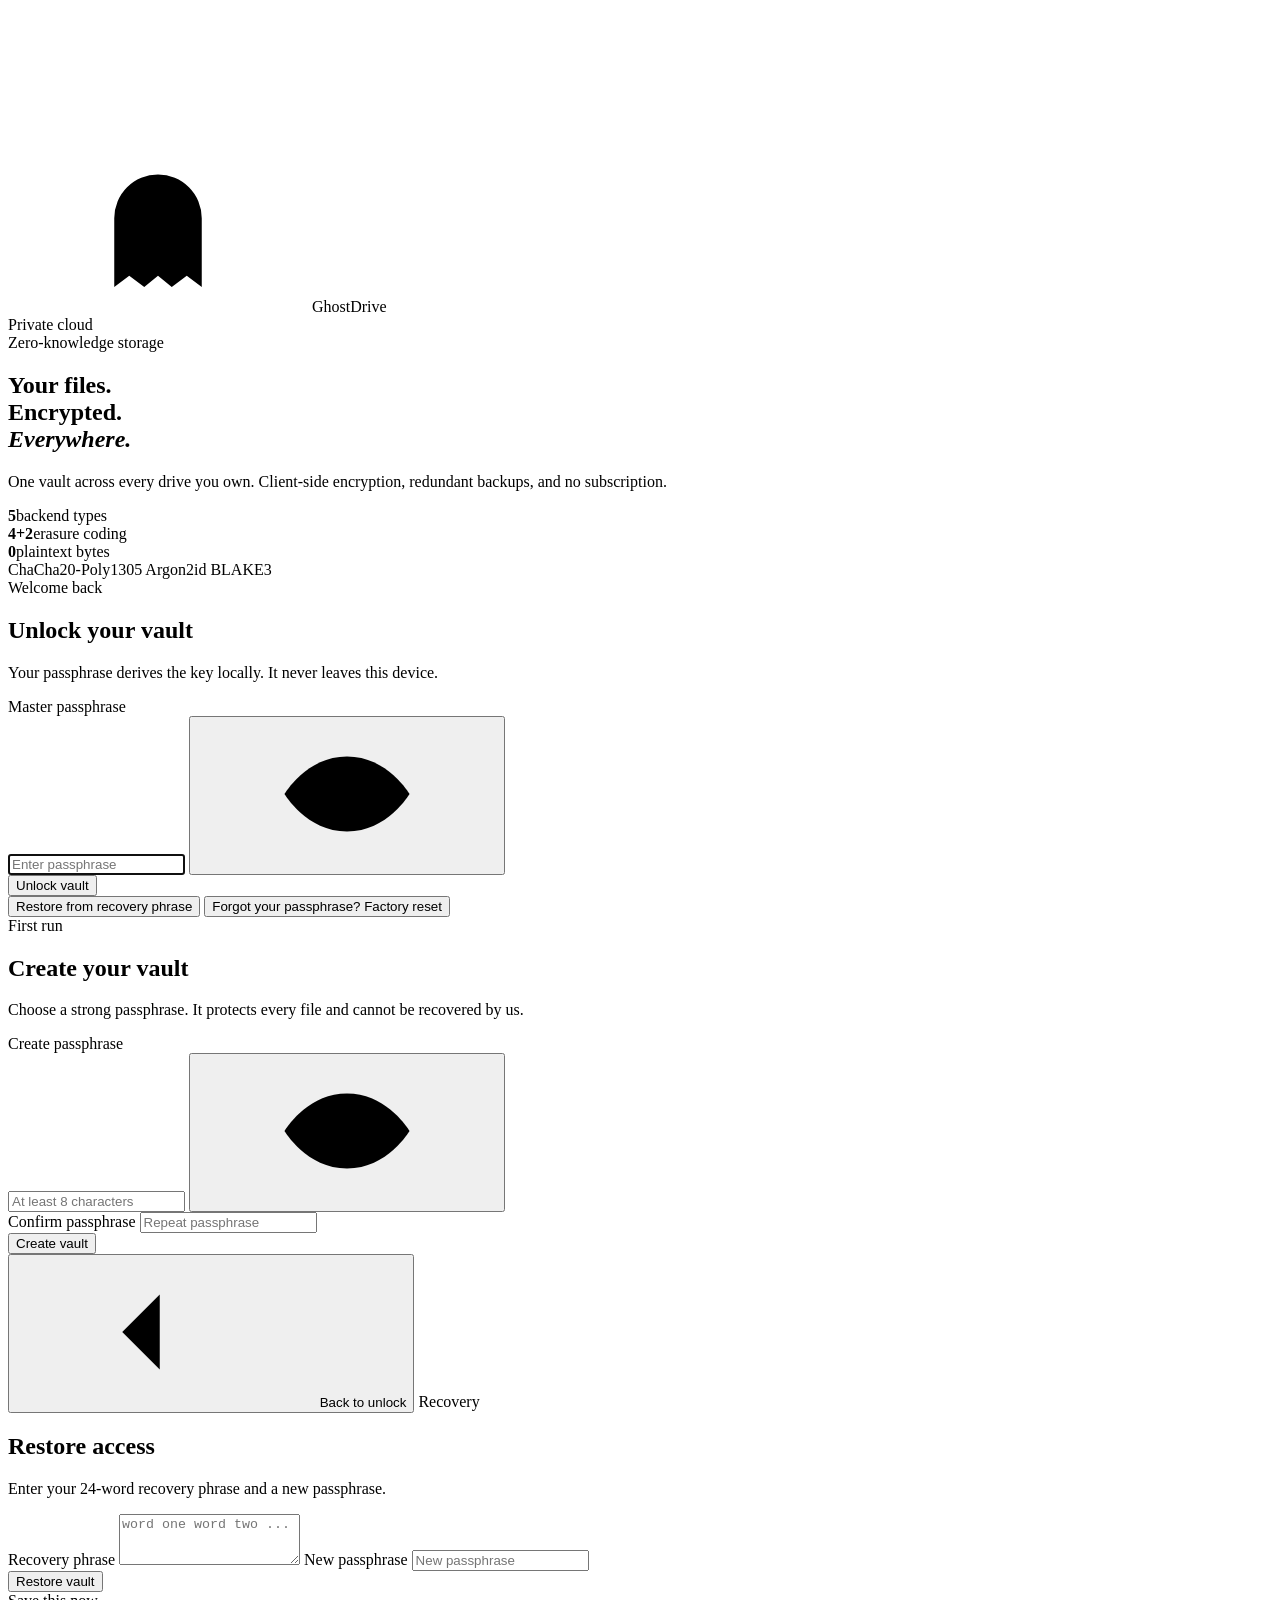
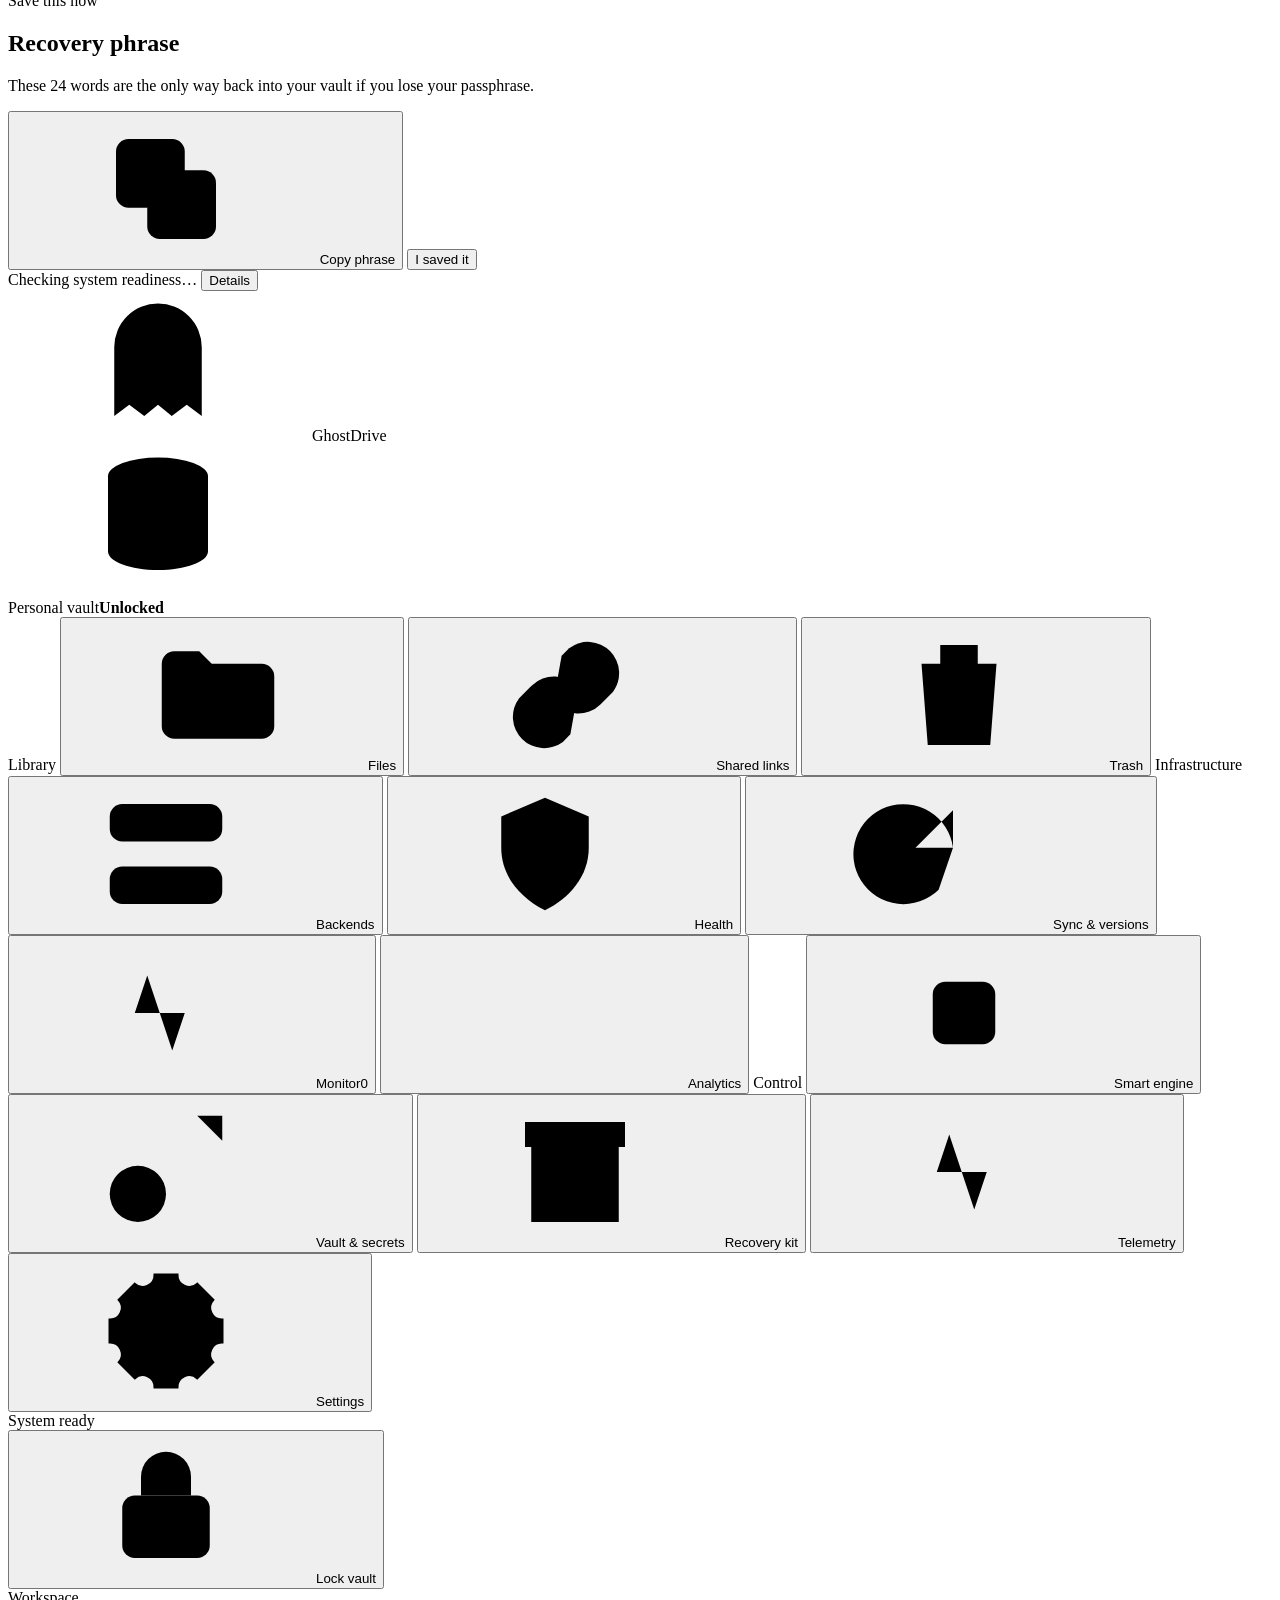
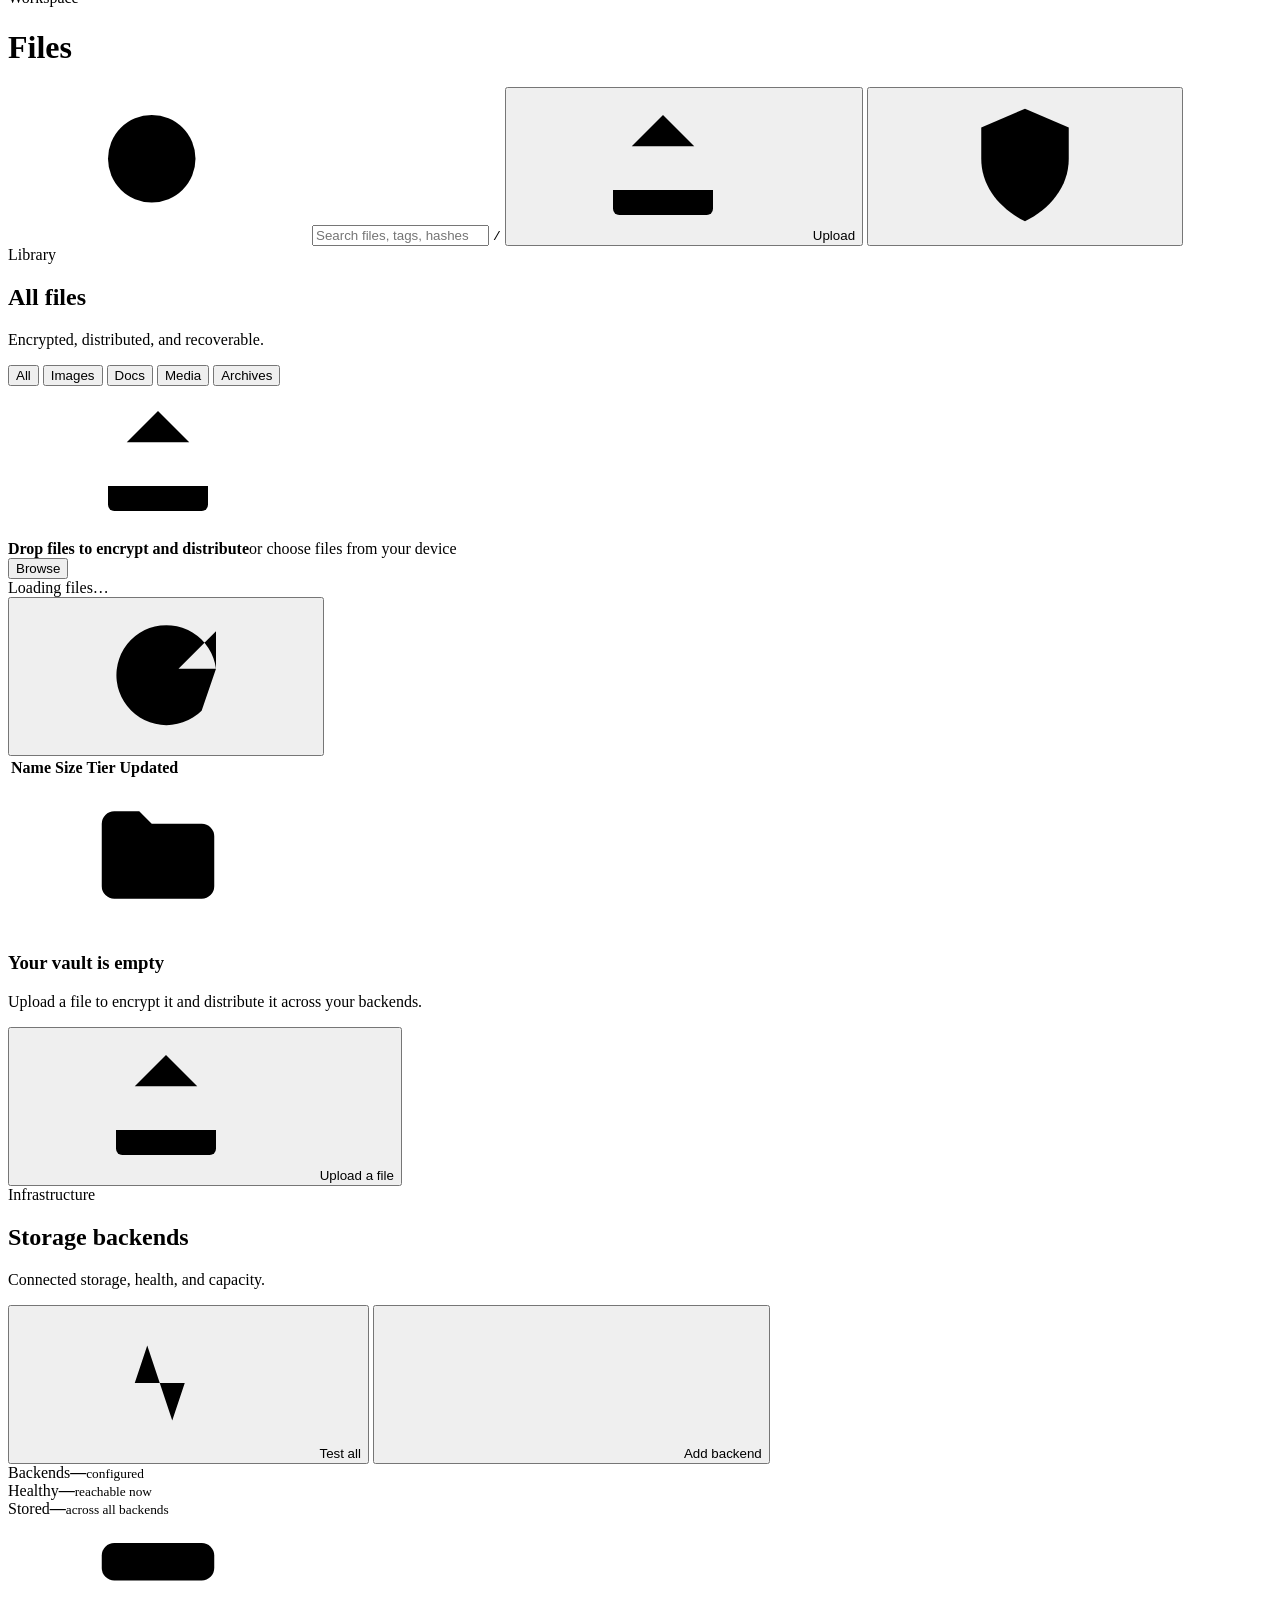
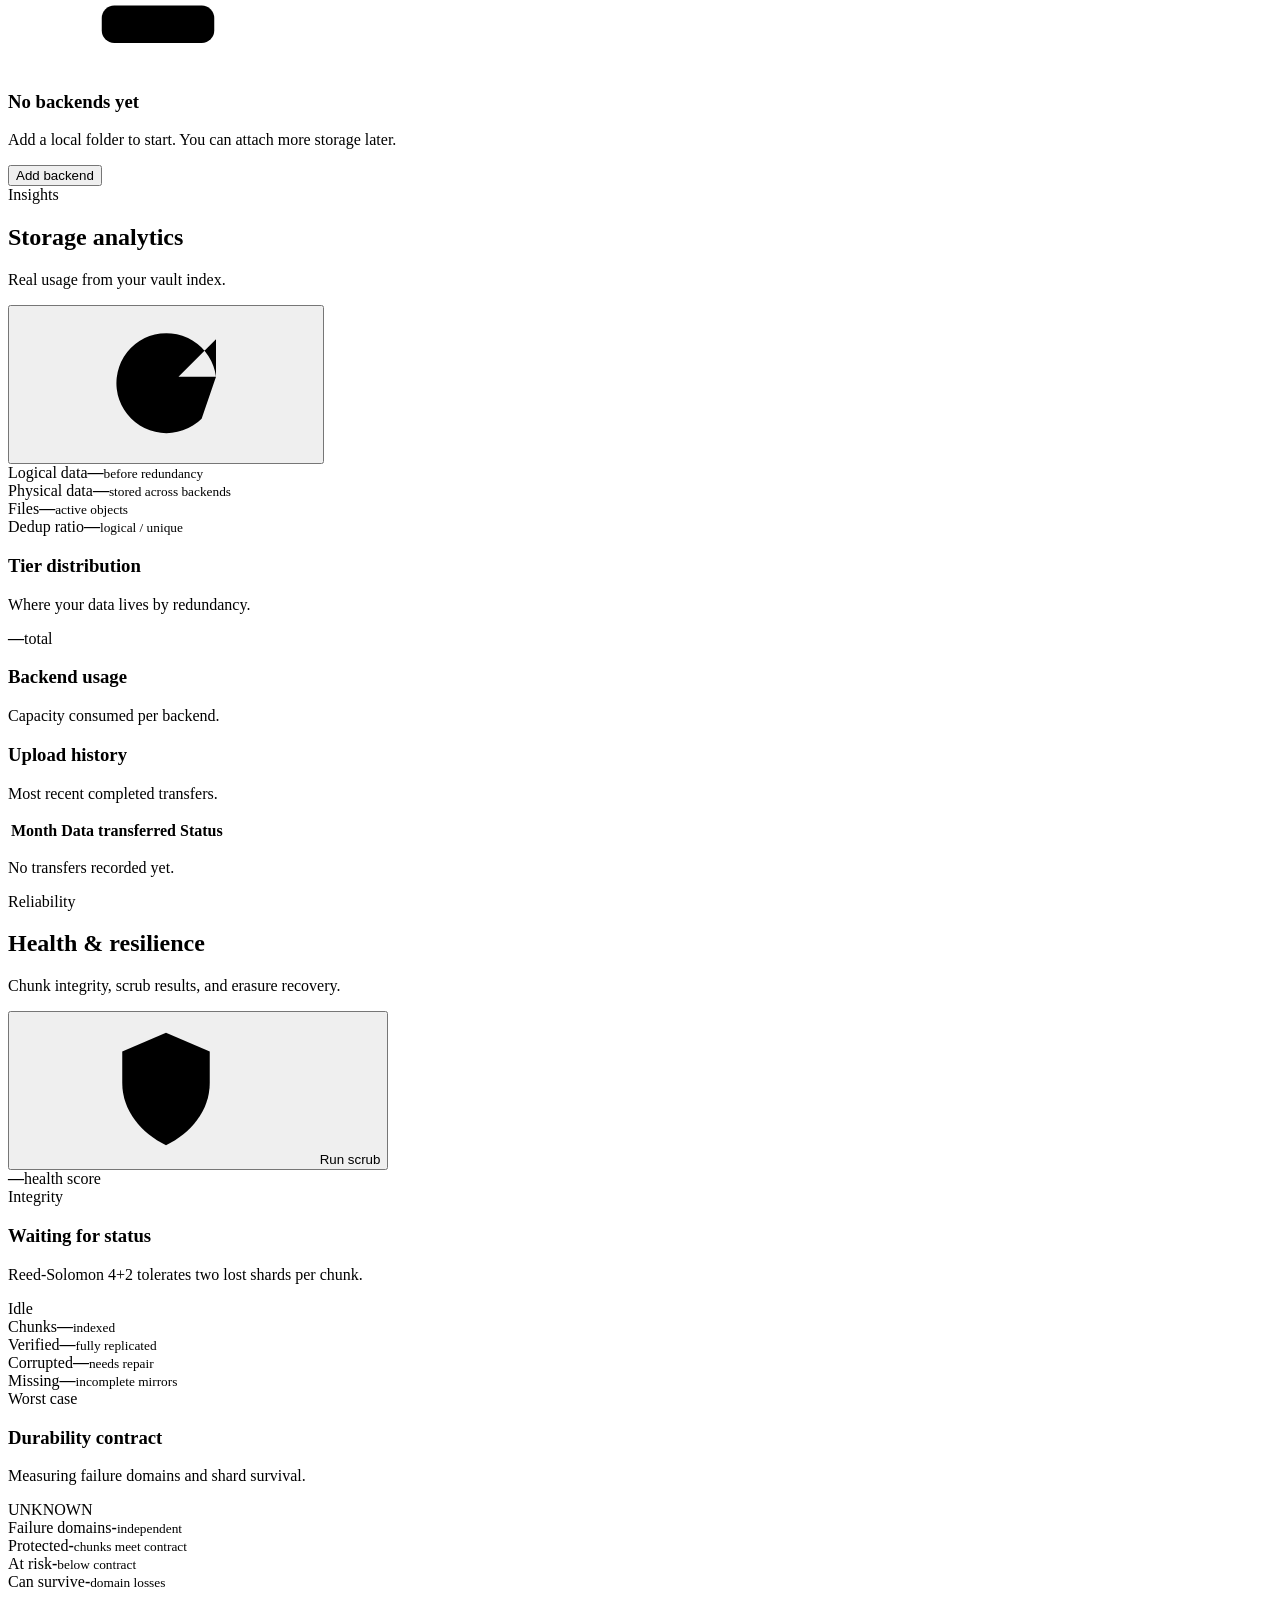
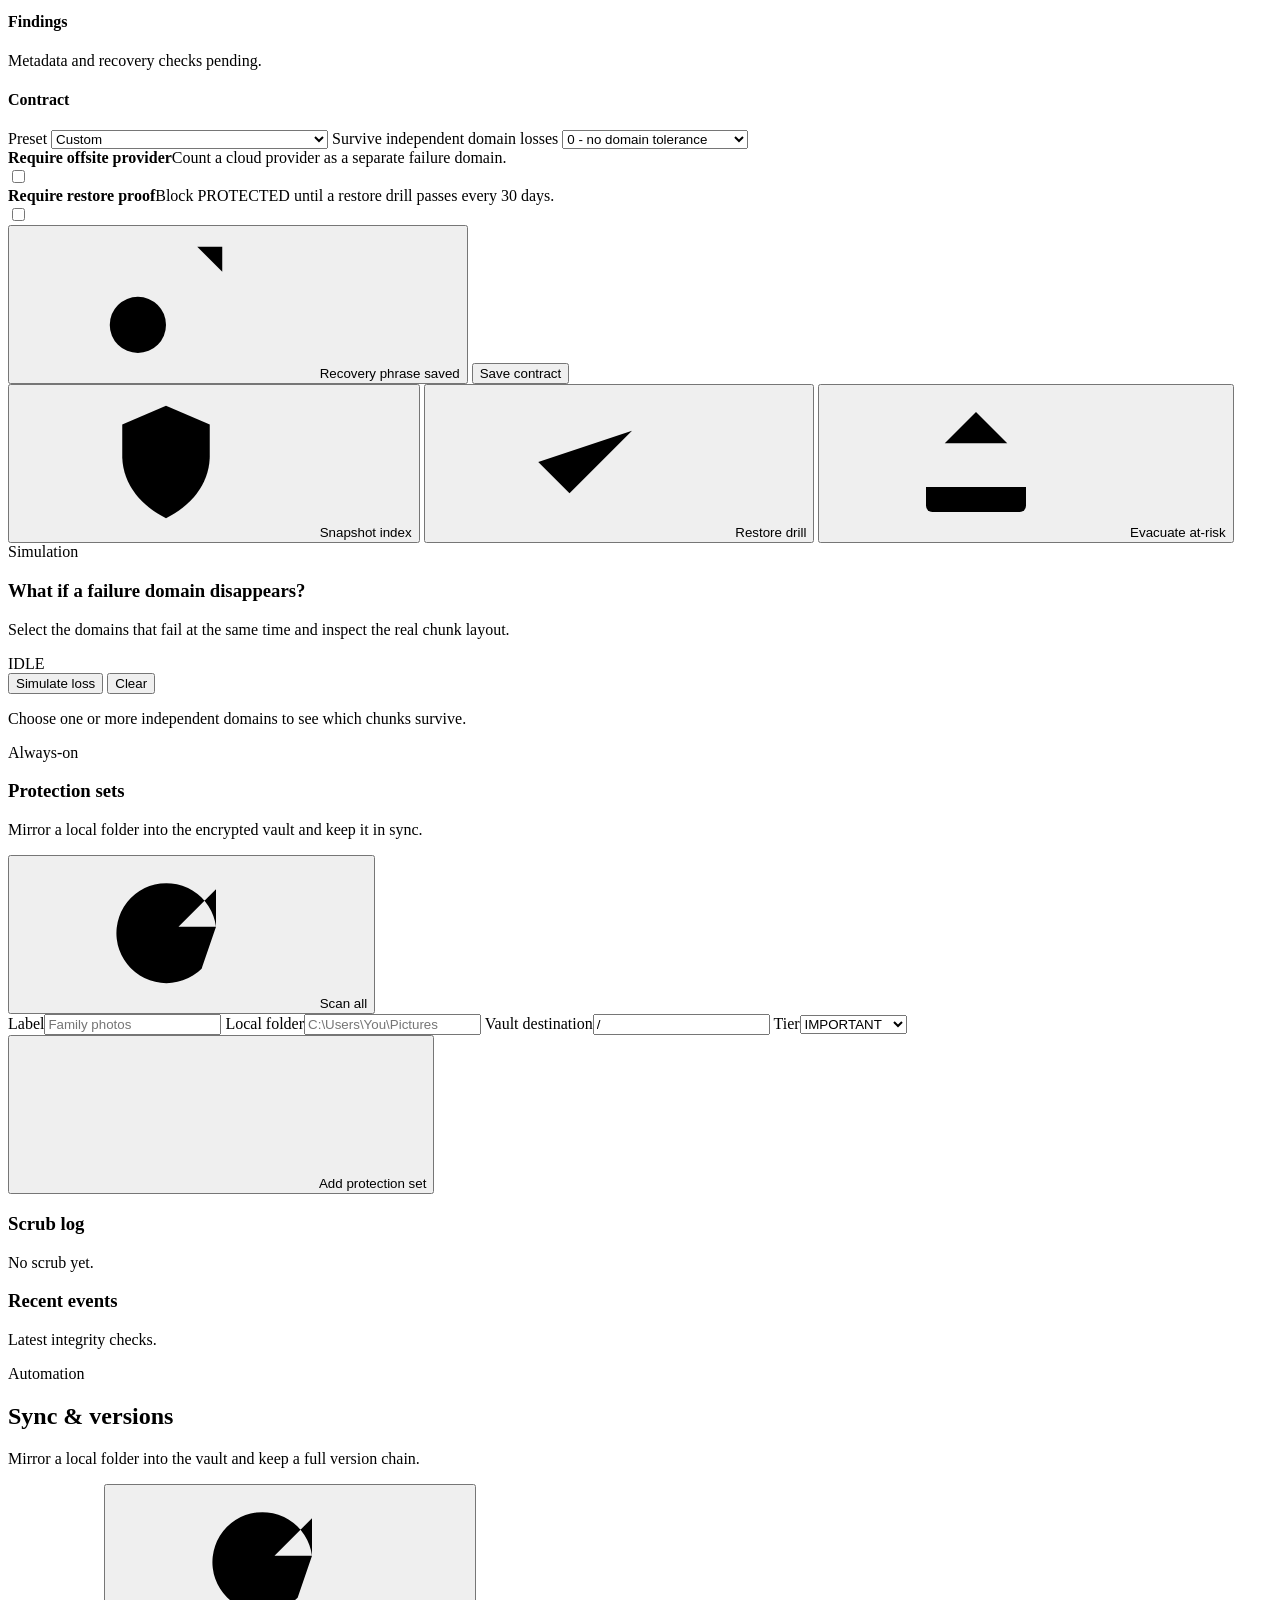
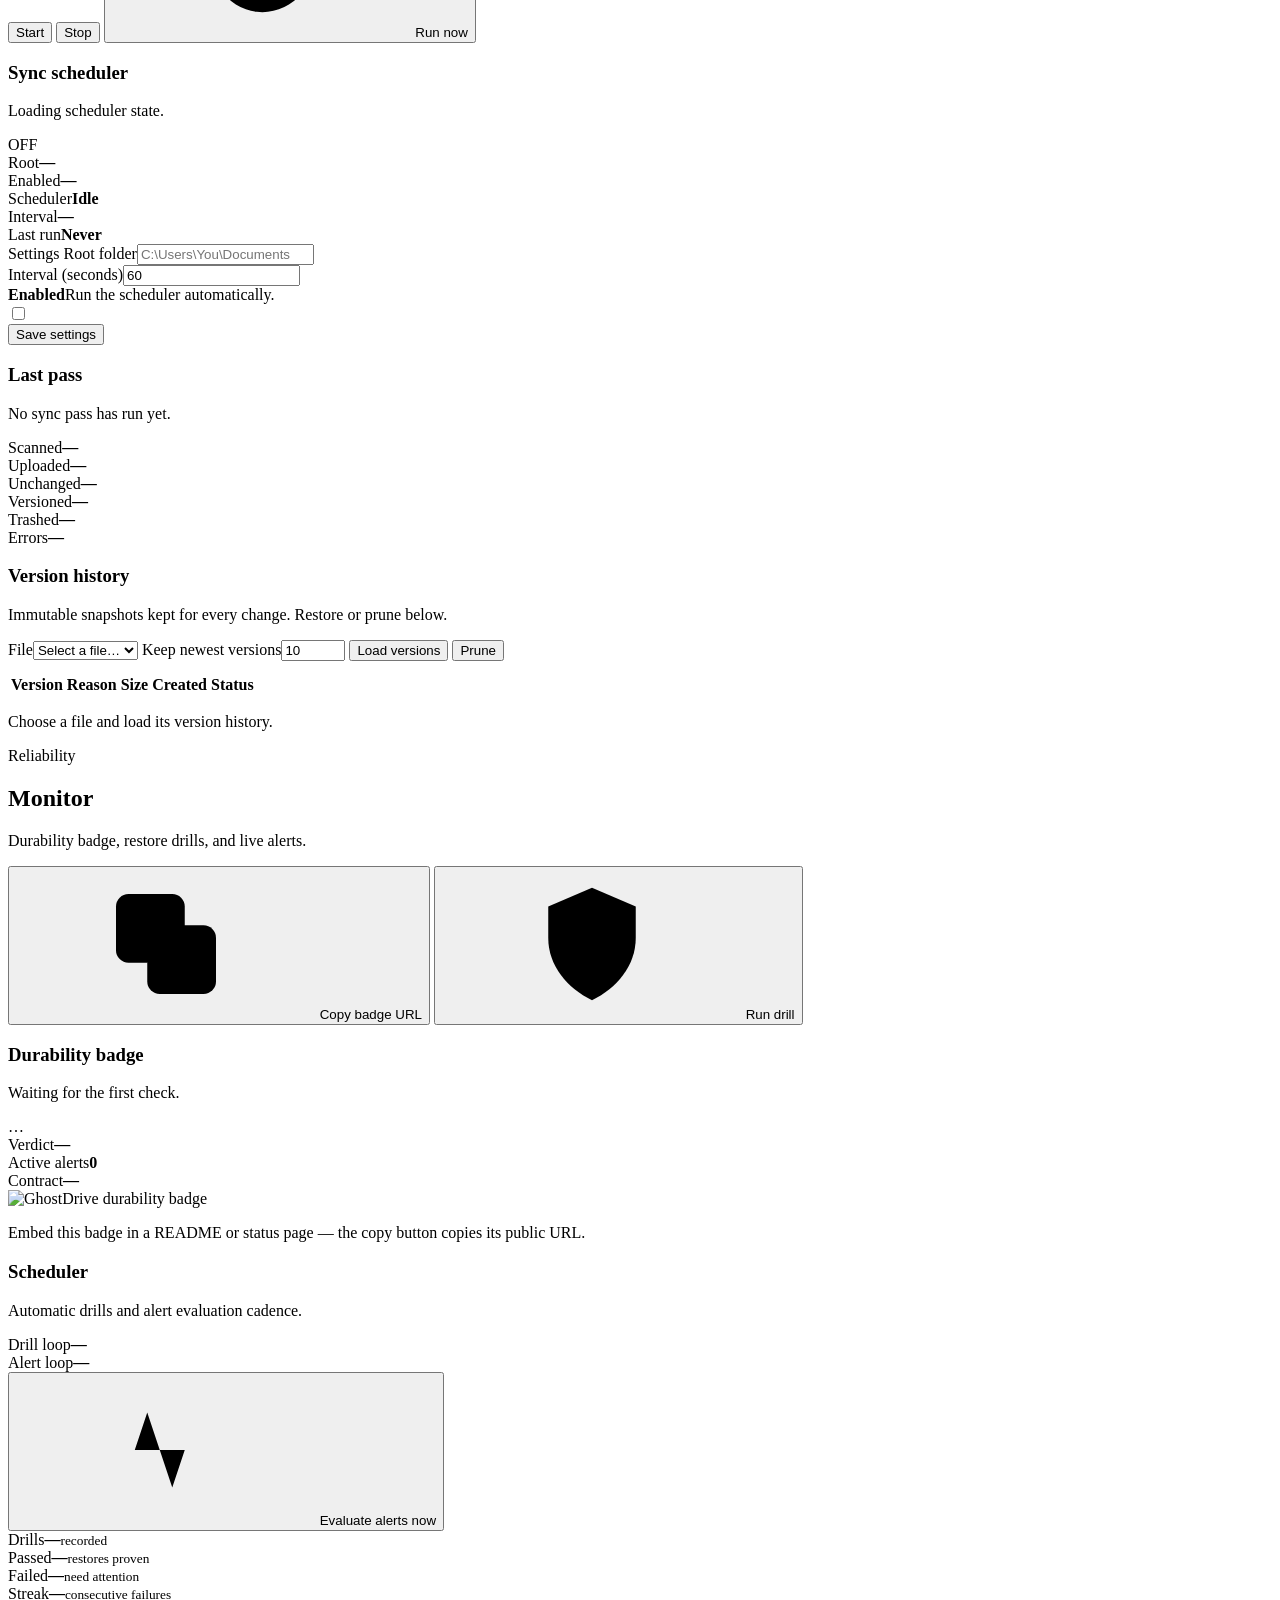
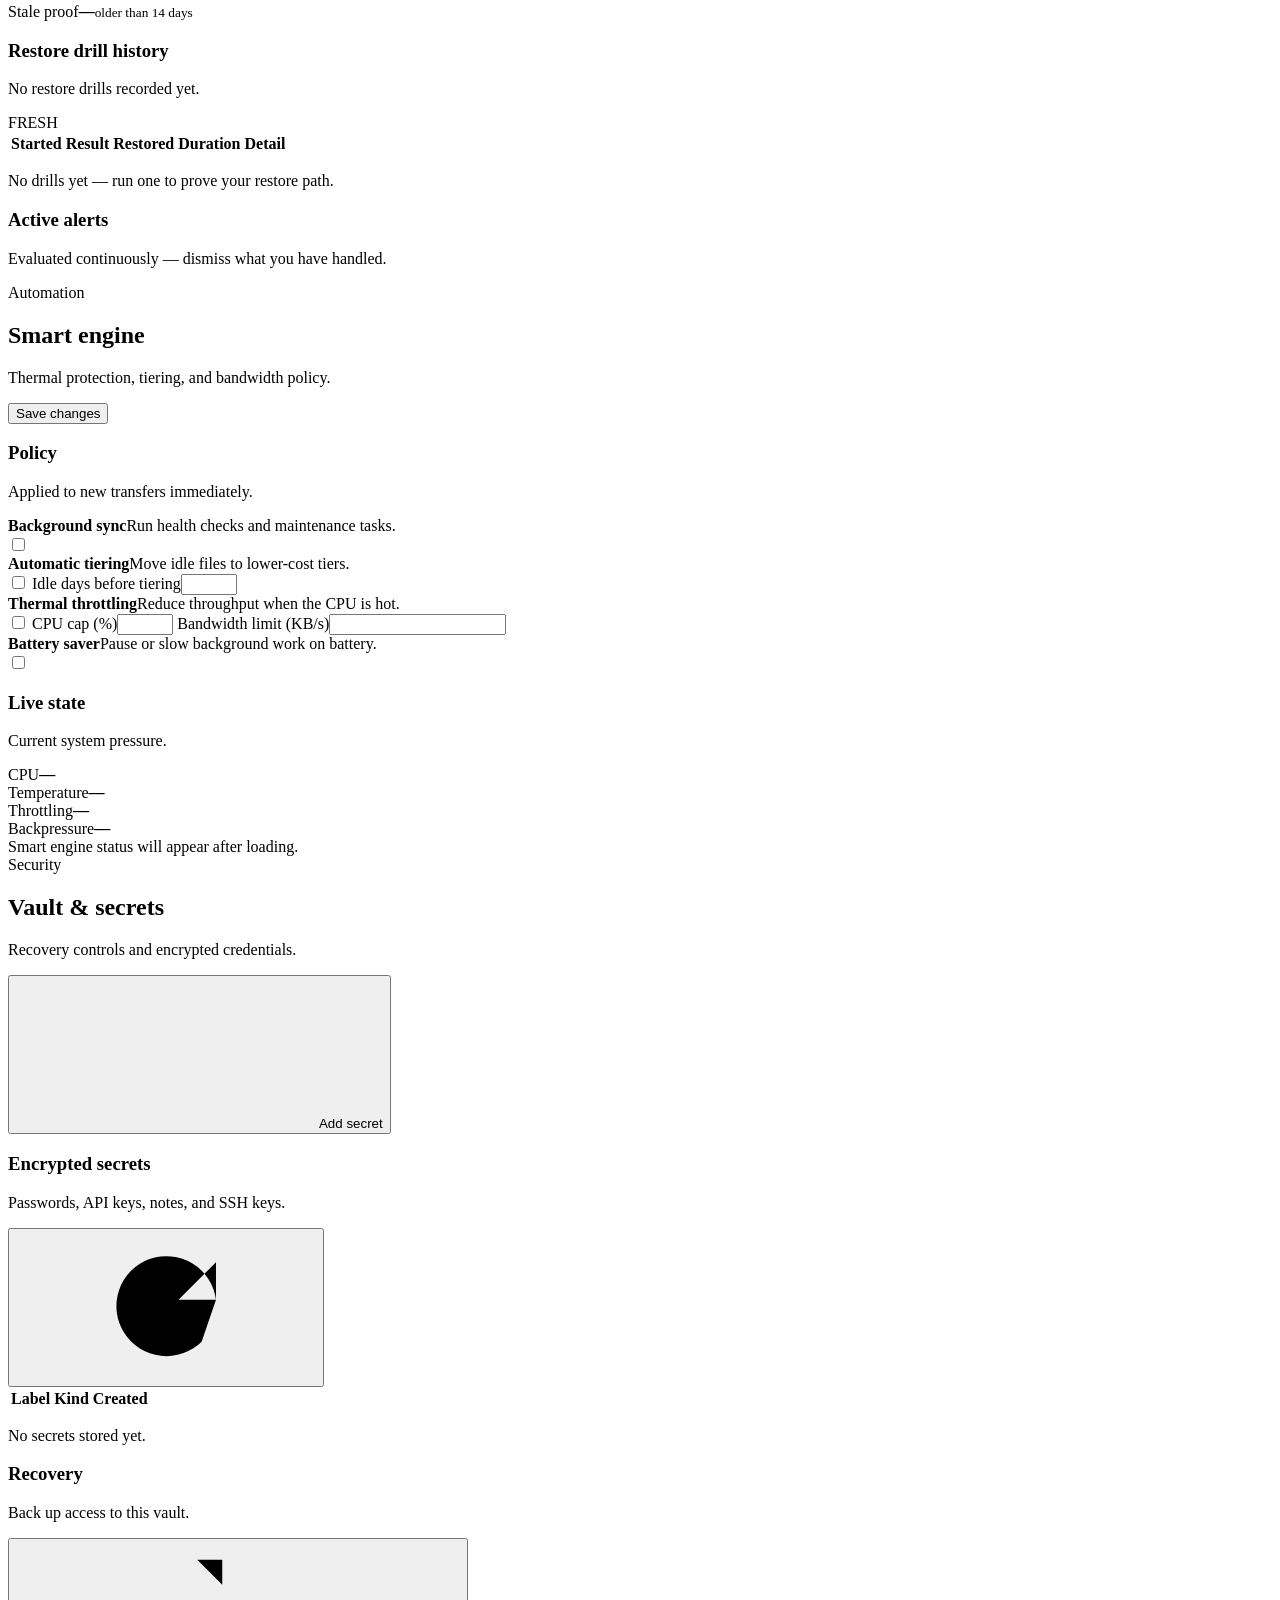
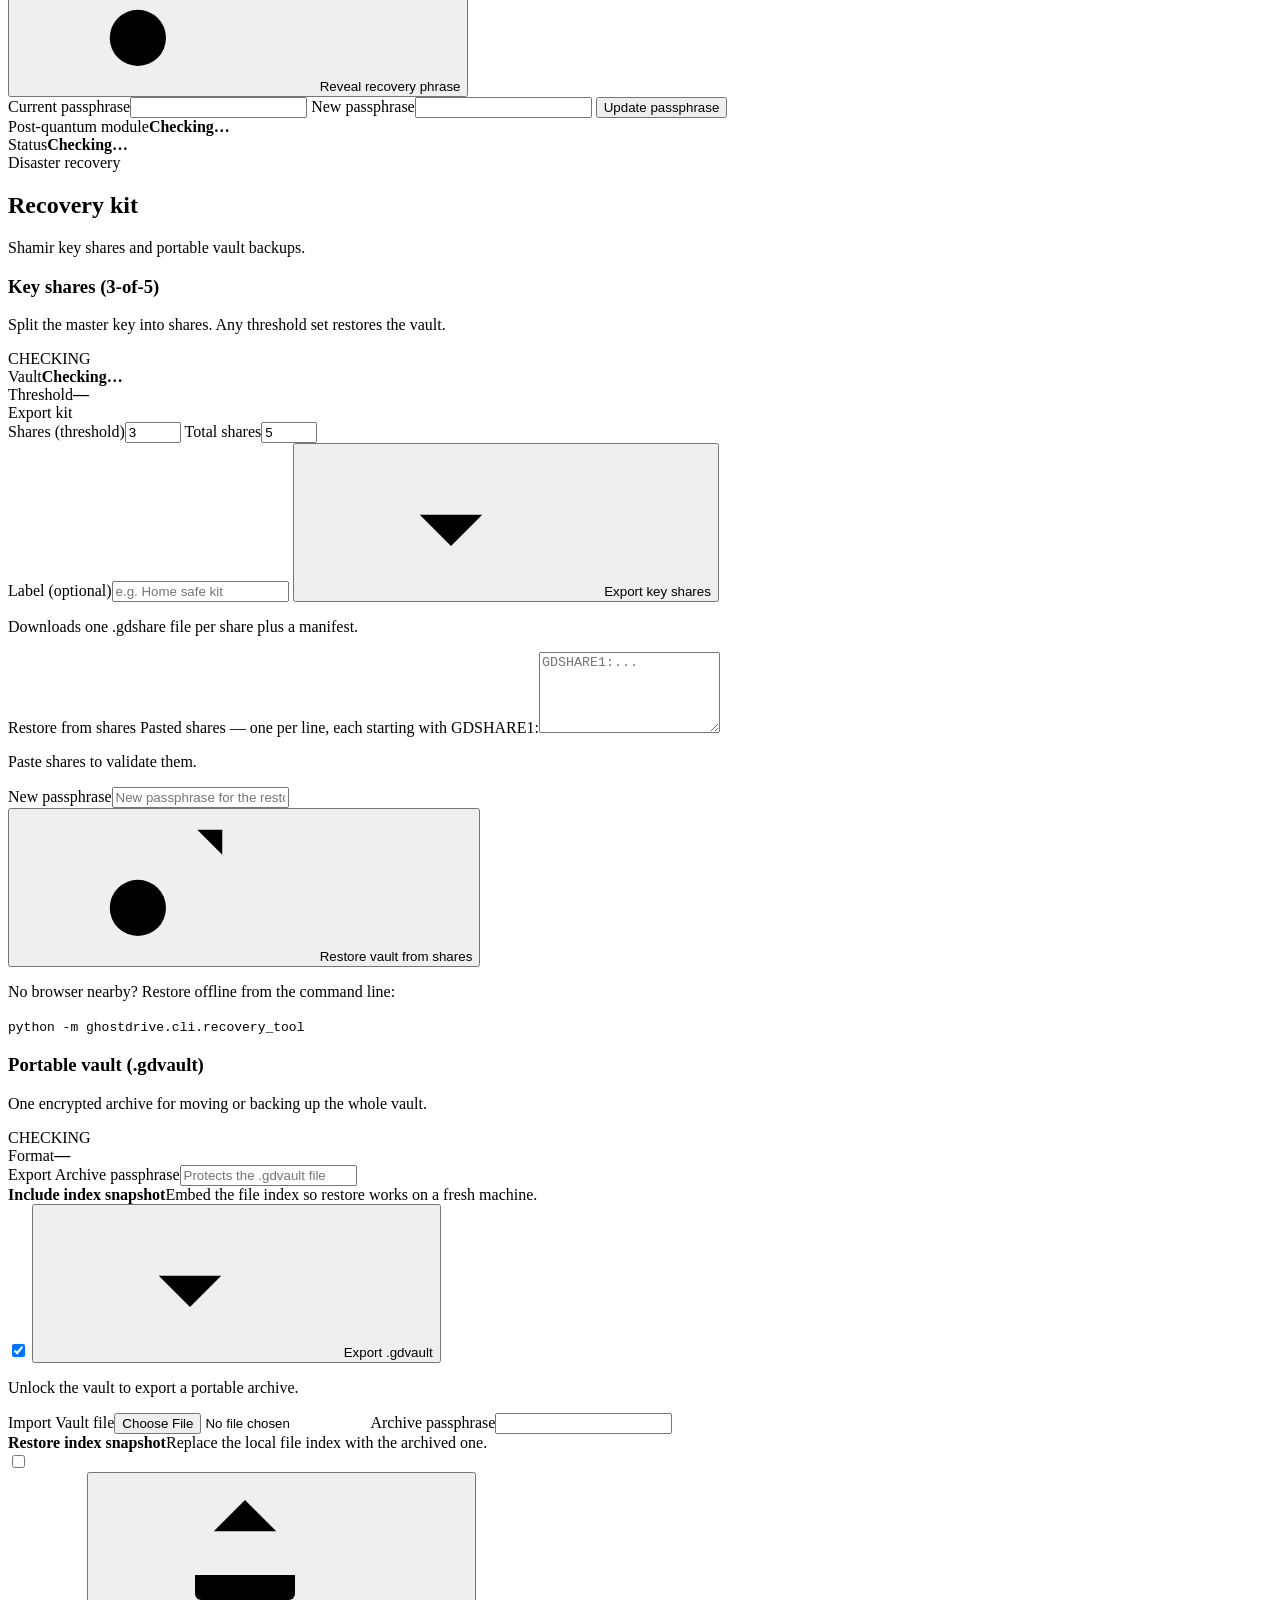
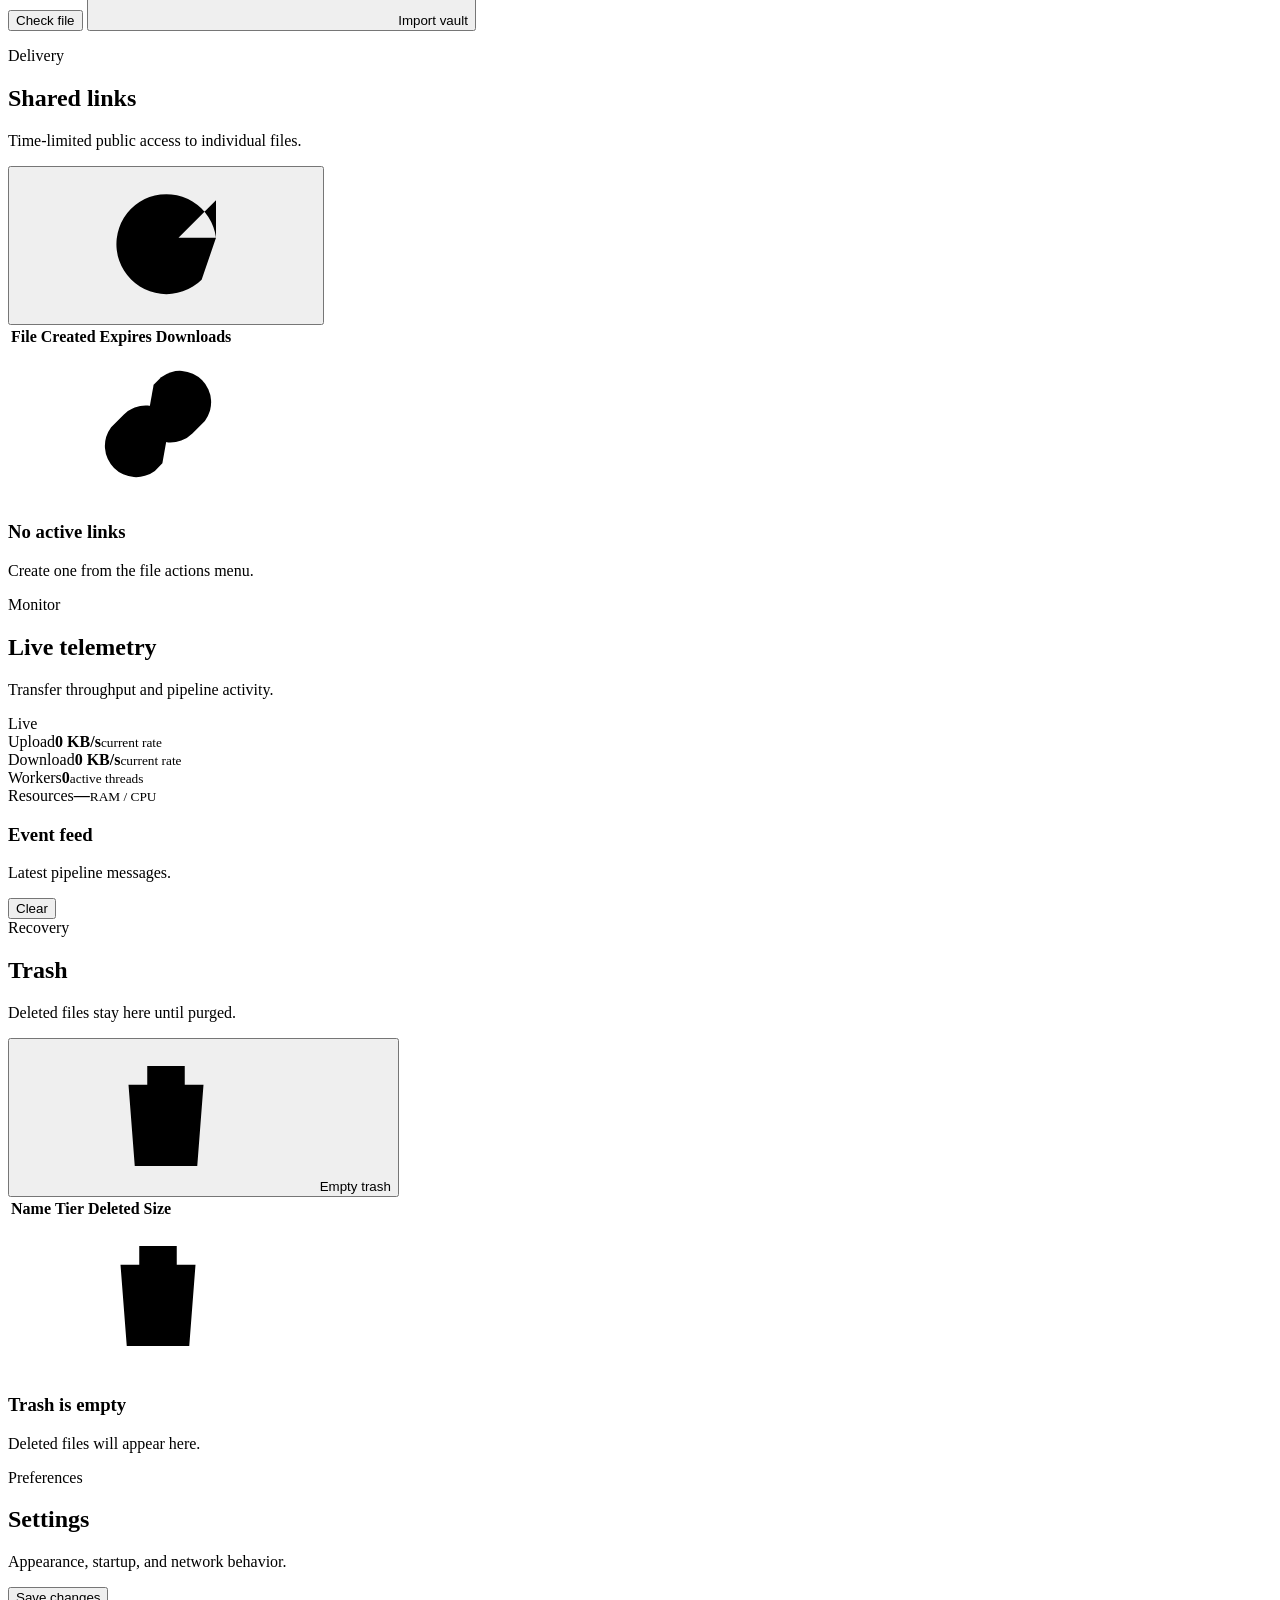
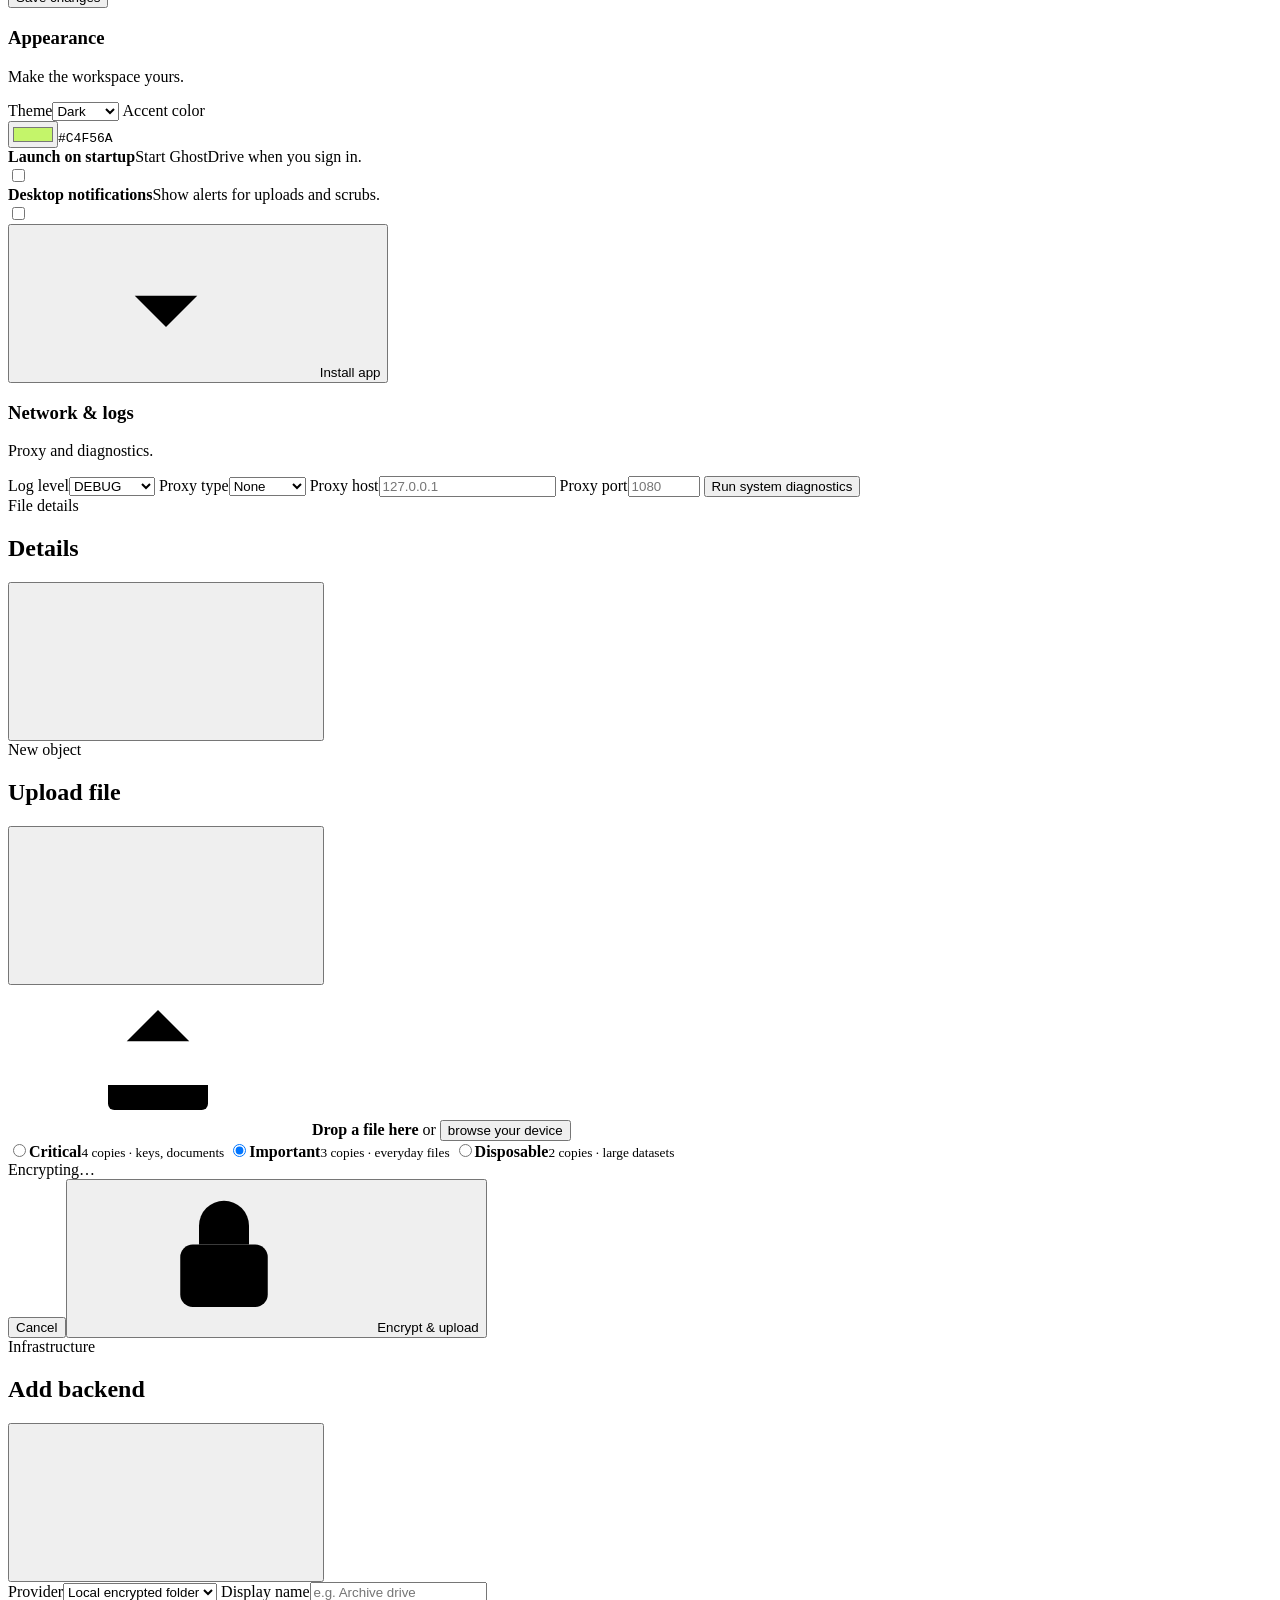
==== commit 07dcce4c: "Add factory reset: wipe credentials and vault data, with typed-confirmation UI" ====
--- a/ghostdrive/web/static/index.html
+++ b/ghostdrive/web/static/index.html
@@ -97,7 +97,10 @@
             <div id="unlock-error" class="form-error hidden"></div>
             <button id="btn-unlock" class="btn btn-primary btn-block" type="submit">Unlock vault</button>
           </form>
-          <div class="auth-links"><button class="link-button" id="link-restore" type="button">Restore from recovery phrase</button></div>
+          <div class="auth-links">
+            <button class="link-button" id="link-restore" type="button">Restore from recovery phrase</button>
+            <button class="link-button auth-link-danger" id="link-factory-reset" type="button">Forgot your passphrase? Factory reset</button>
+          </div>
         </div>
 
         <div id="setup-form" class="auth-form hidden">
@@ -867,6 +870,32 @@
     </div>
   </div>
 
+  <div id="factory-reset-modal" class="modal">
+    <div class="modal-backdrop" data-close-modal></div>
+    <div class="modal-panel modal-small" role="dialog" aria-modal="true" aria-labelledby="factory-reset-title">
+      <div class="modal-head"><div><span class="eyebrow">Irreversible</span><h2 id="factory-reset-title">Factory reset</h2></div><button class="icon-button" data-close-modal aria-label="Close"><svg class="icon"><use href="#i-close"/></svg></button></div>
+      <div class="notice danger-notice">
+        <strong>This erases your vault permanently.</strong>
+        <ul>
+          <li>Master key, keystore, and encrypted index are deleted.</li>
+          <li>All locally stored file ciphertext is deleted.</li>
+          <li>Backend credentials are removed from the OS keyring.</li>
+          <li>Files stored on remote backends become permanently unrecoverable.</li>
+        </ul>
+        <span>There is no undo. If you have your recovery phrase, use “Restore from recovery phrase” instead.</span>
+      </div>
+      <label class="field">
+        <span>Type <code>ERASE EVERYTHING</code> to confirm</span>
+        <input id="factory-reset-confirm-input" type="text" autocomplete="off" spellcheck="false" placeholder="ERASE EVERYTHING">
+      </label>
+      <div id="factory-reset-error" class="form-error hidden"></div>
+      <div class="modal-actions">
+        <button class="btn btn-secondary" data-close-modal type="button">Cancel</button>
+        <button class="btn btn-danger" id="btn-factory-reset-execute" type="button" disabled>Erase everything</button>
+      </div>
+    </div>
+  </div>
+
   <div id="diagnostics-modal" class="modal">
     <div class="modal-backdrop" data-close-modal></div>
     <div class="modal-panel" role="dialog" aria-modal="true" aria-labelledby="diagnostics-title">
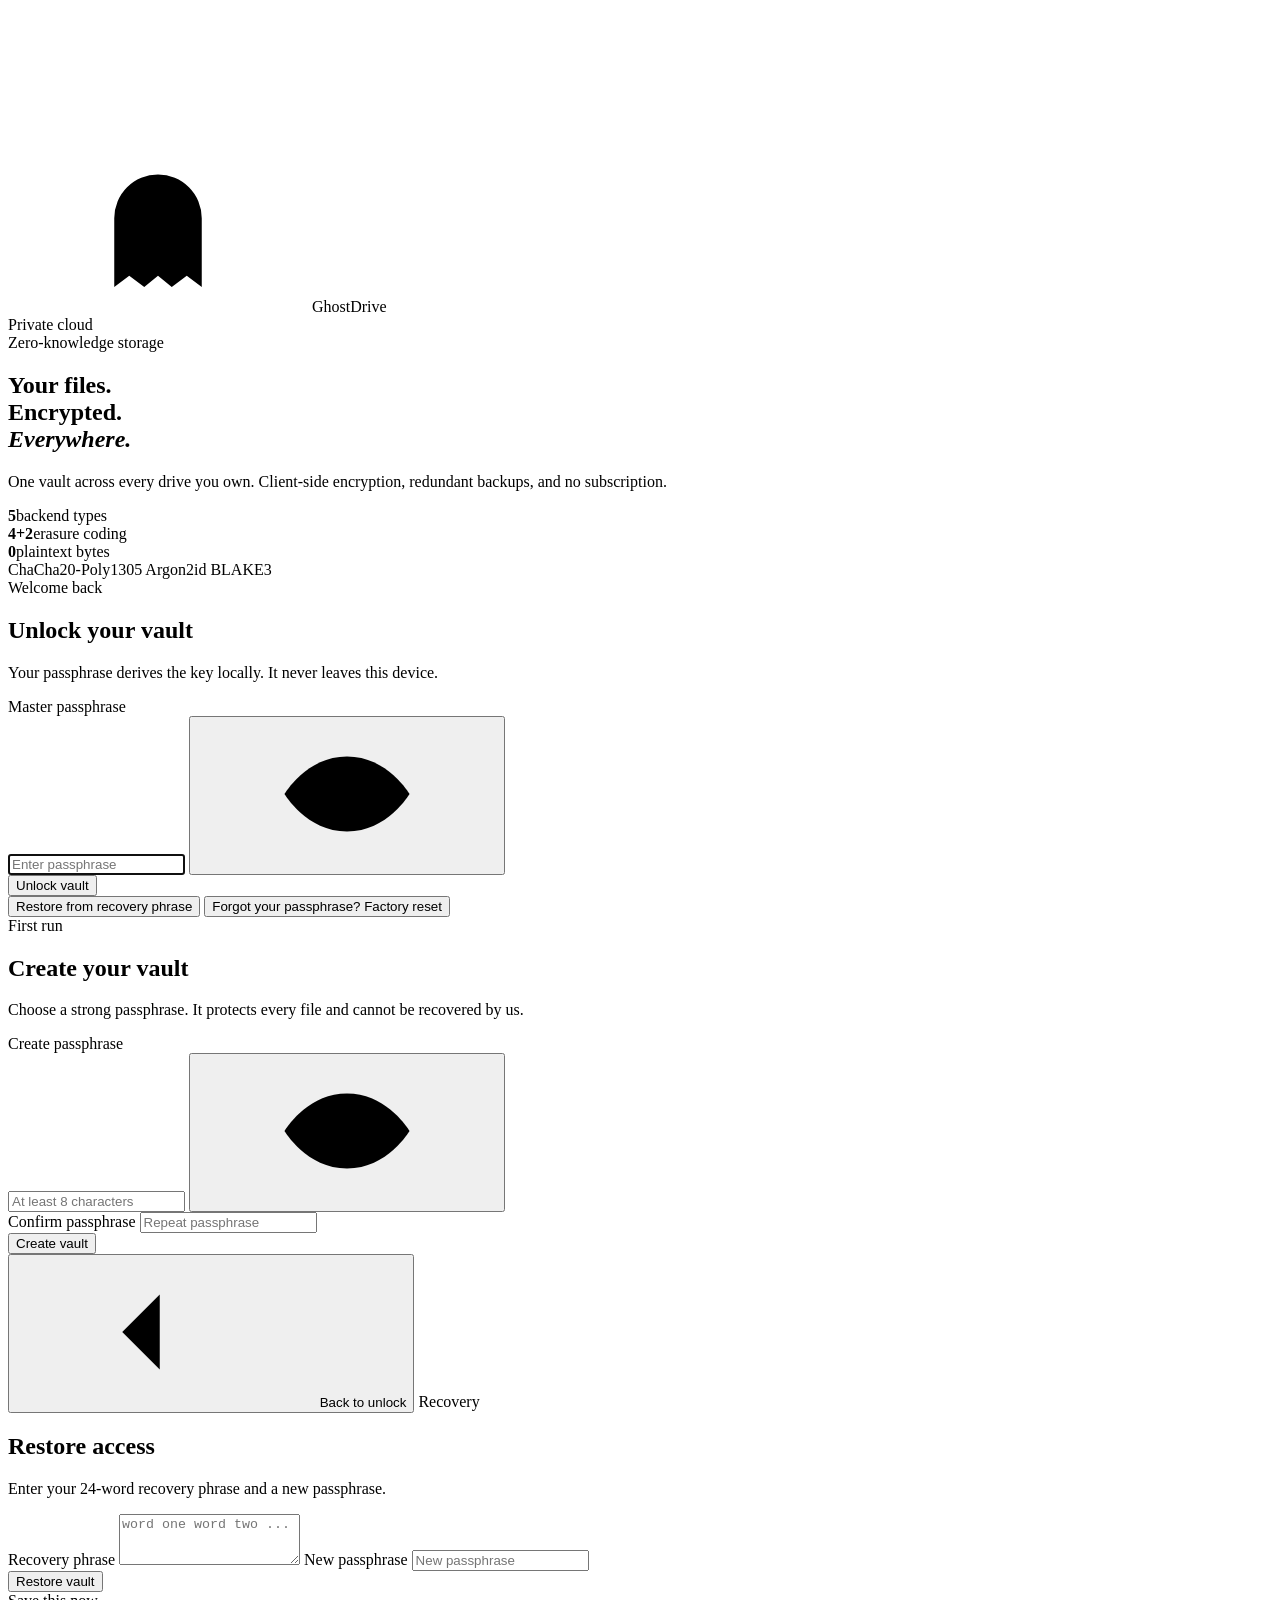
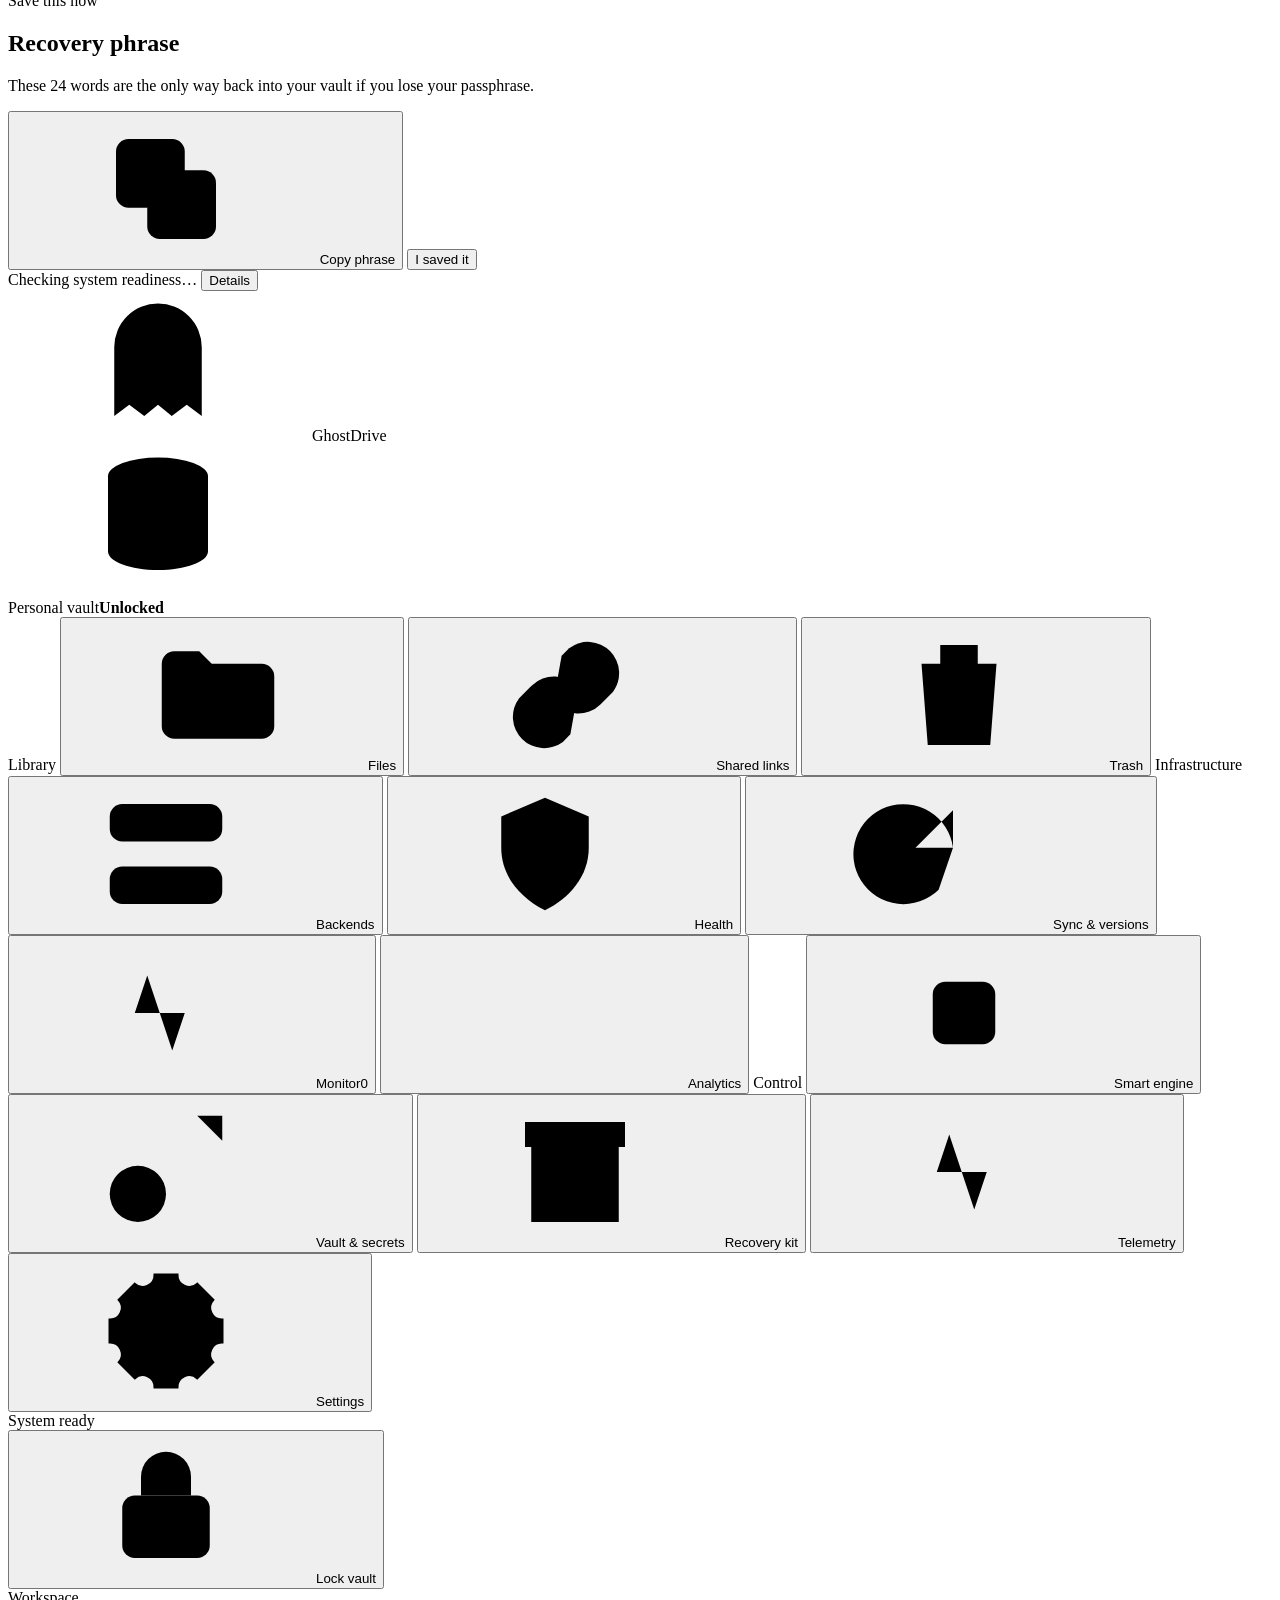
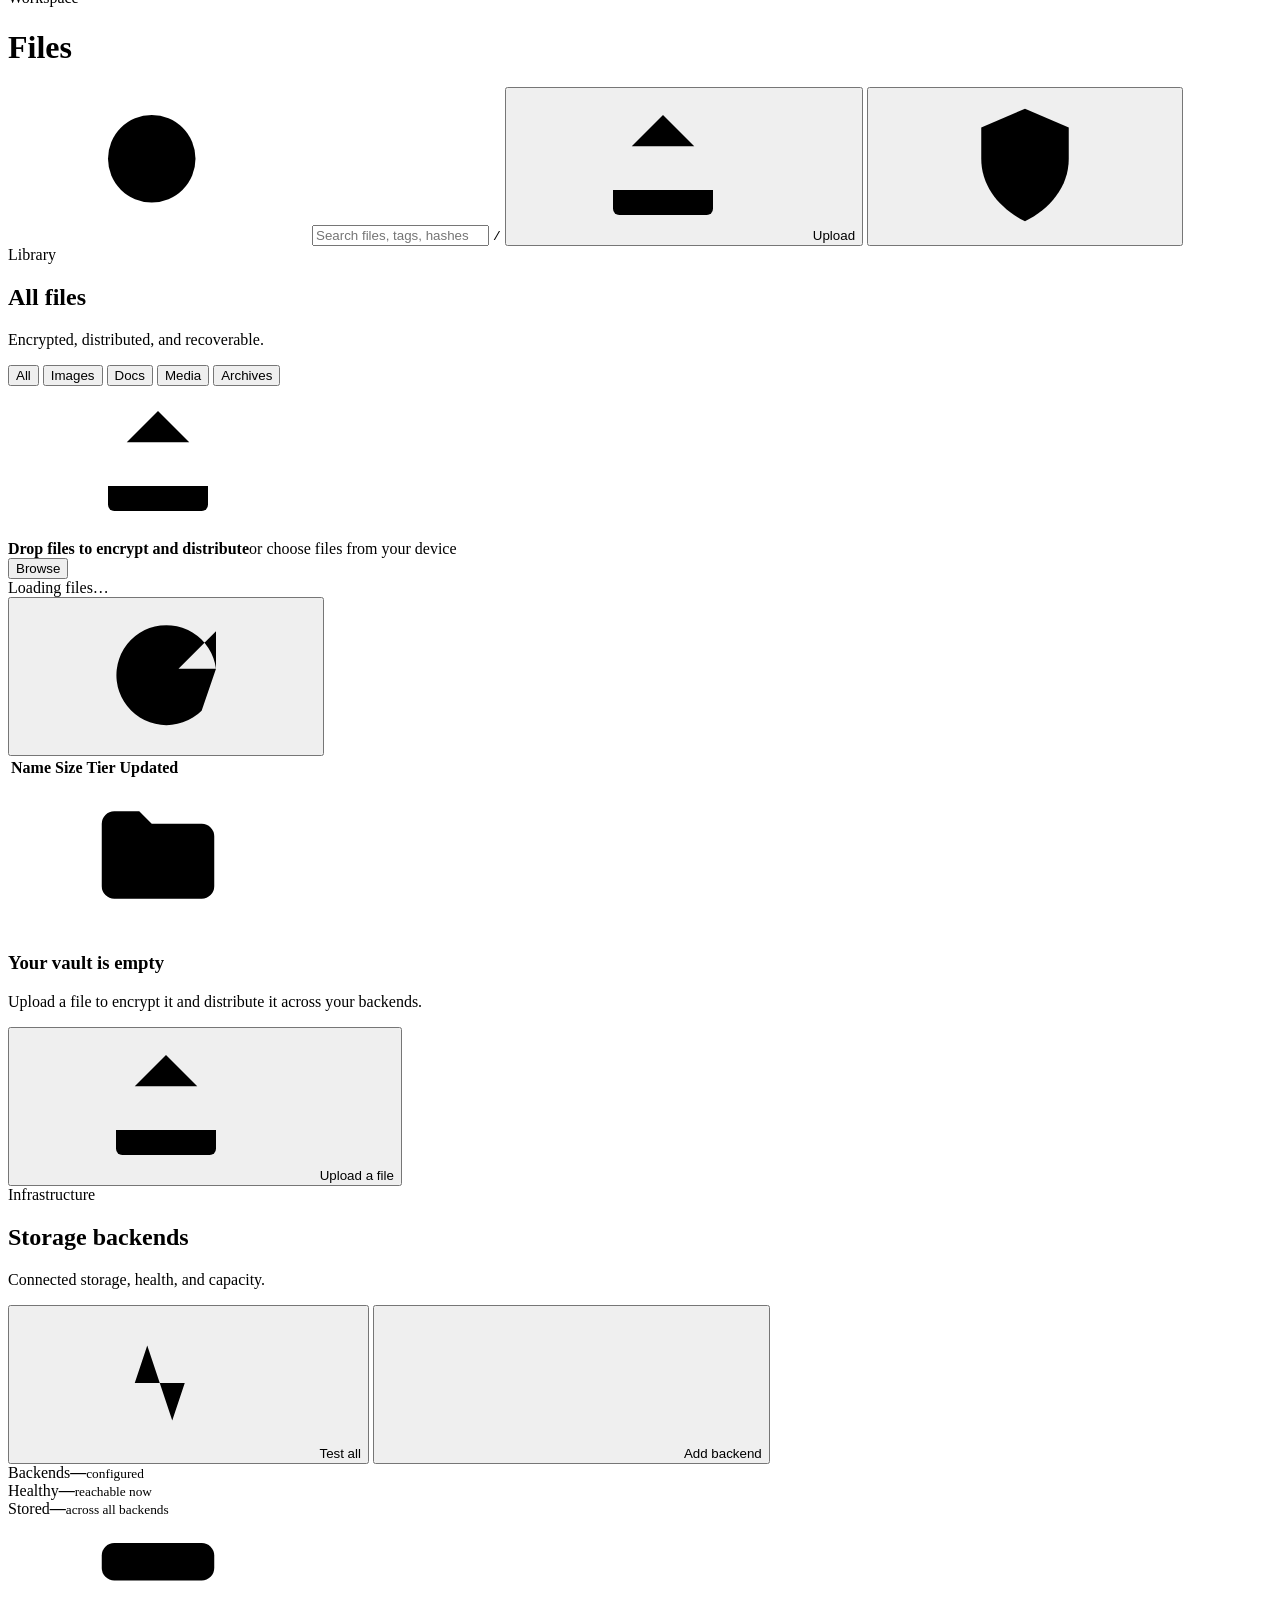
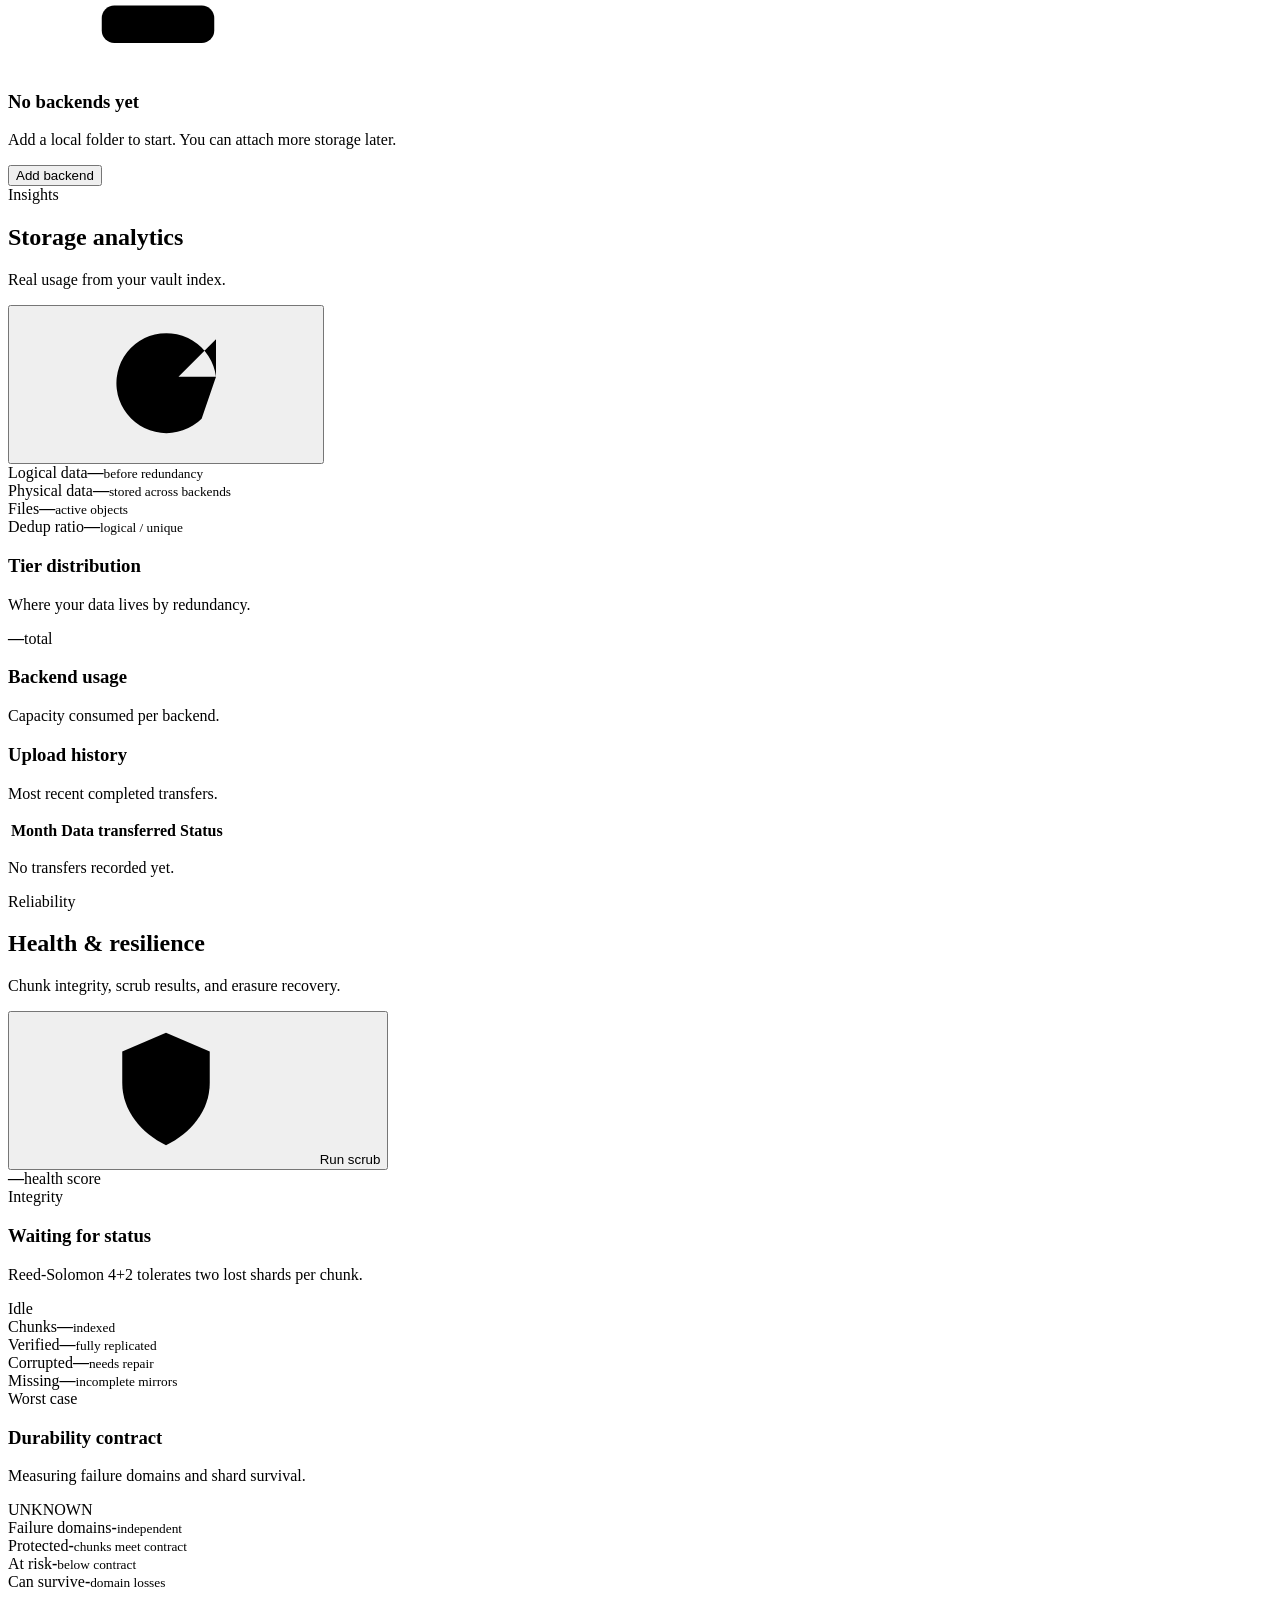
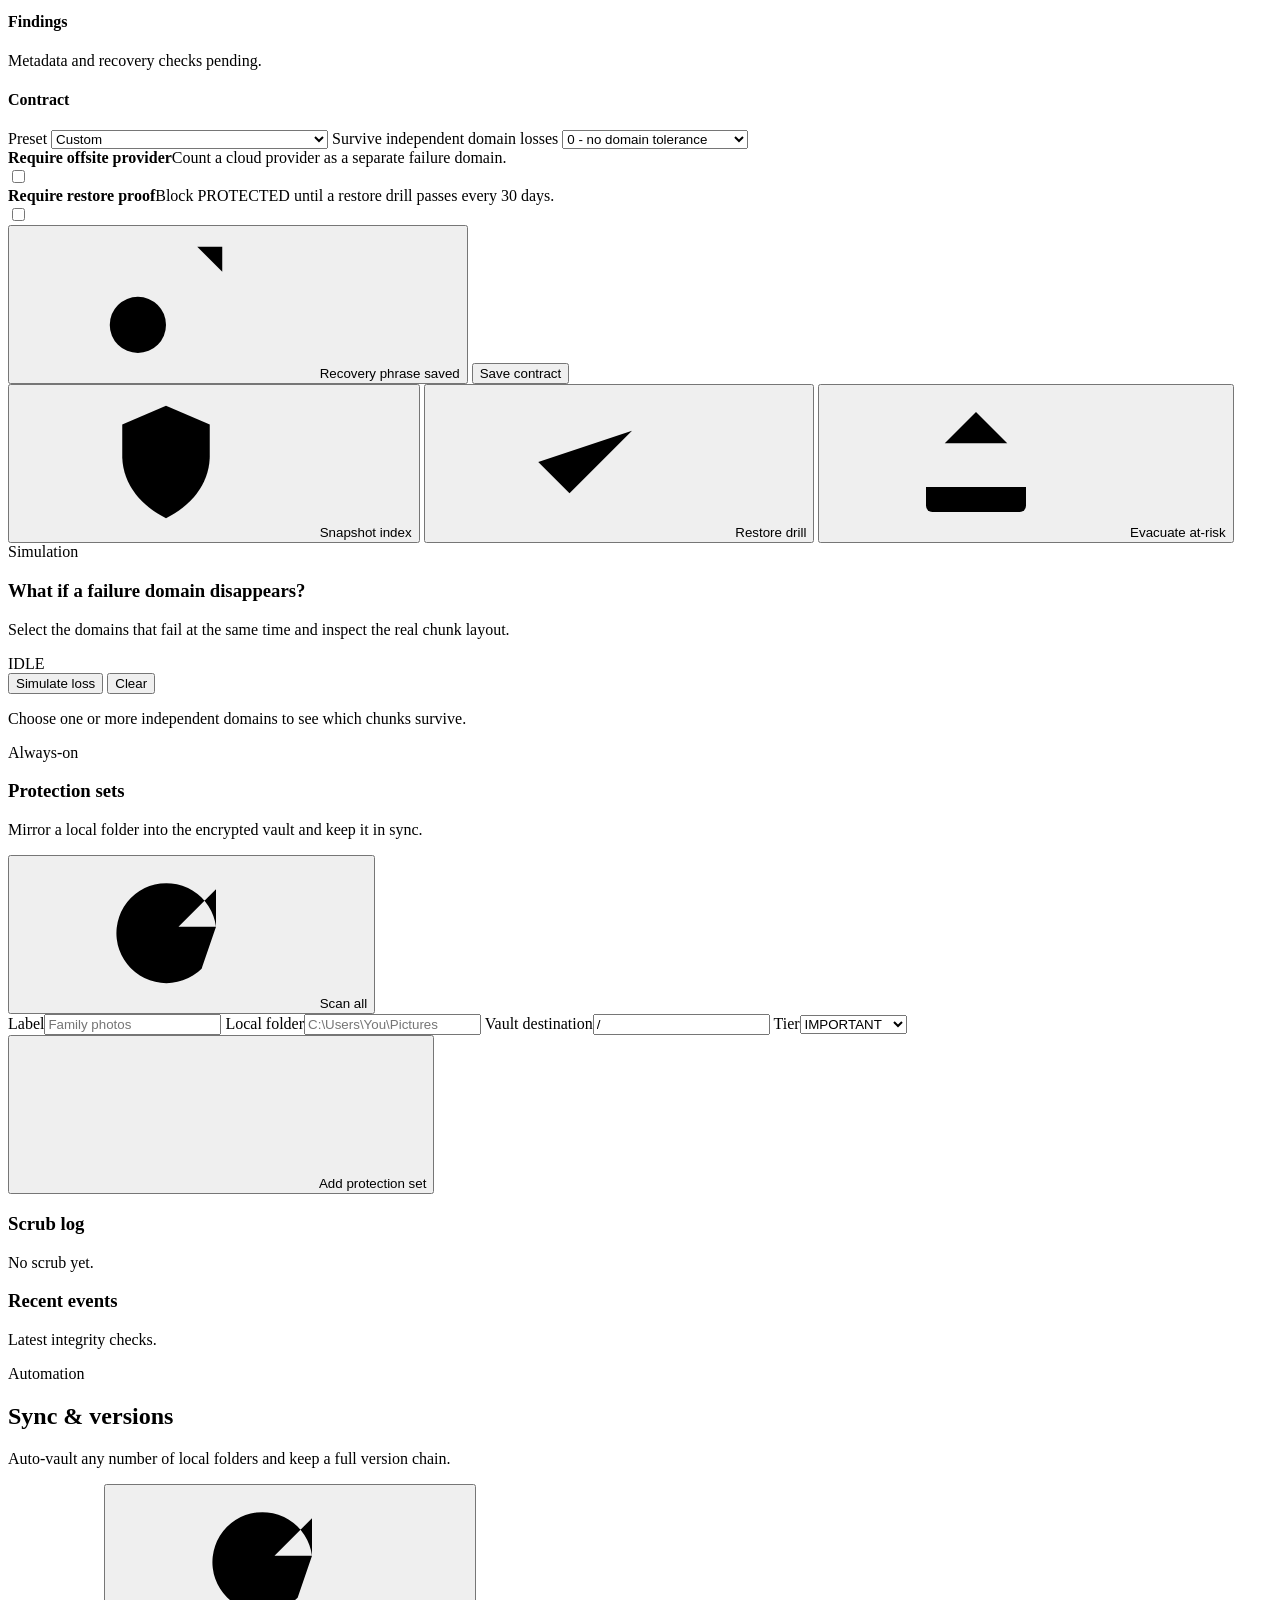
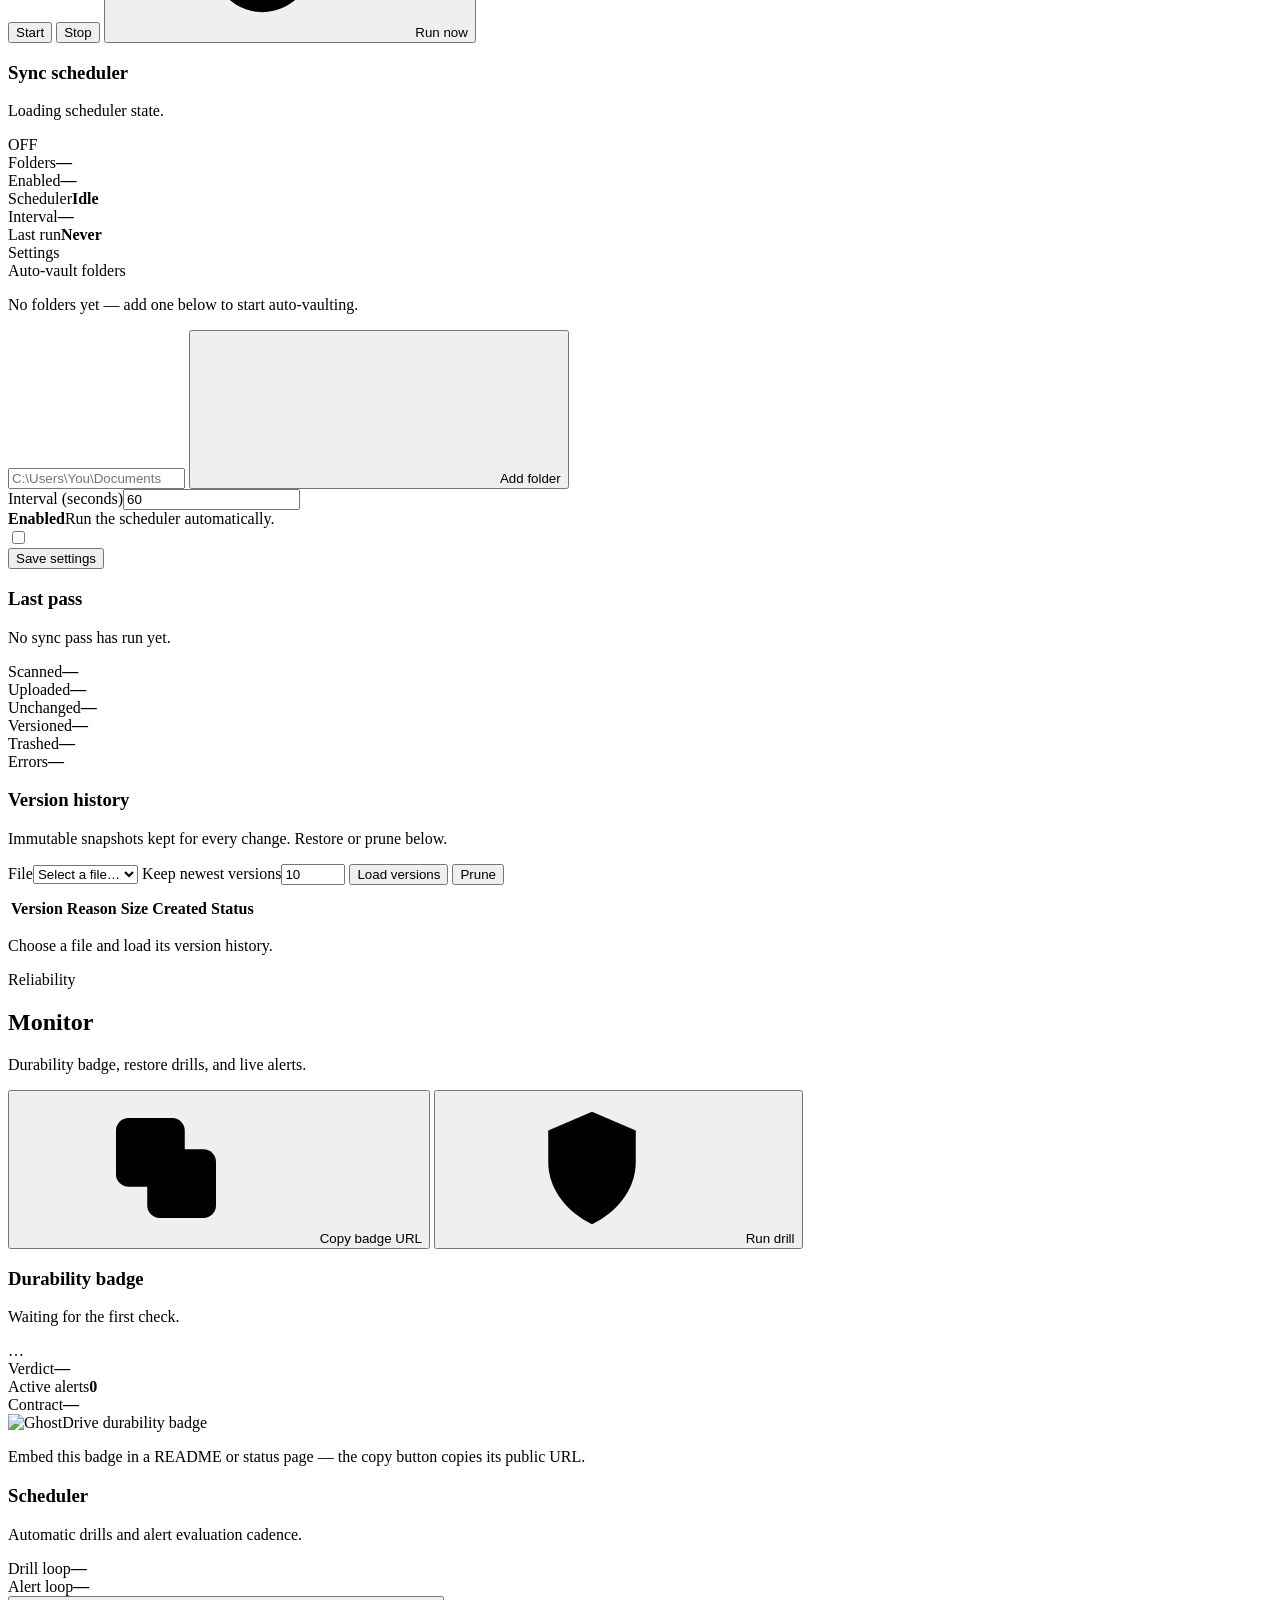
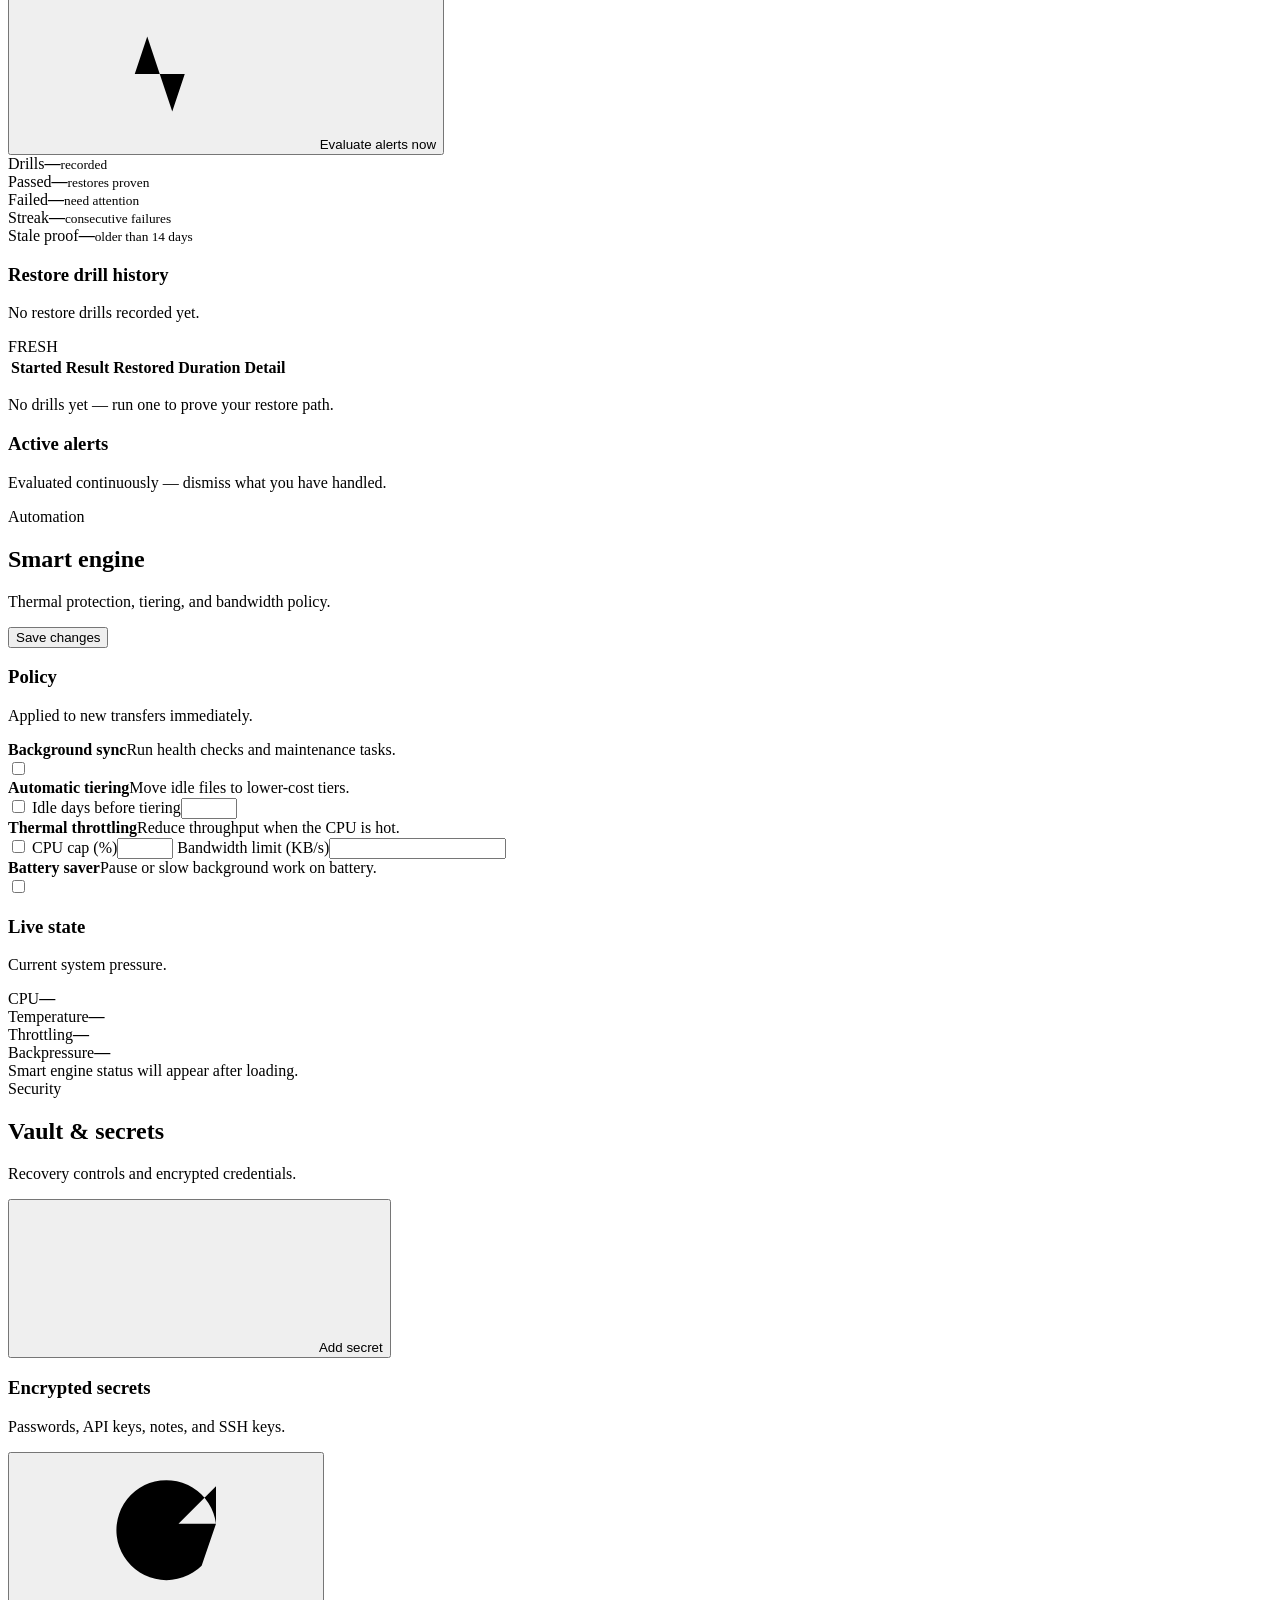
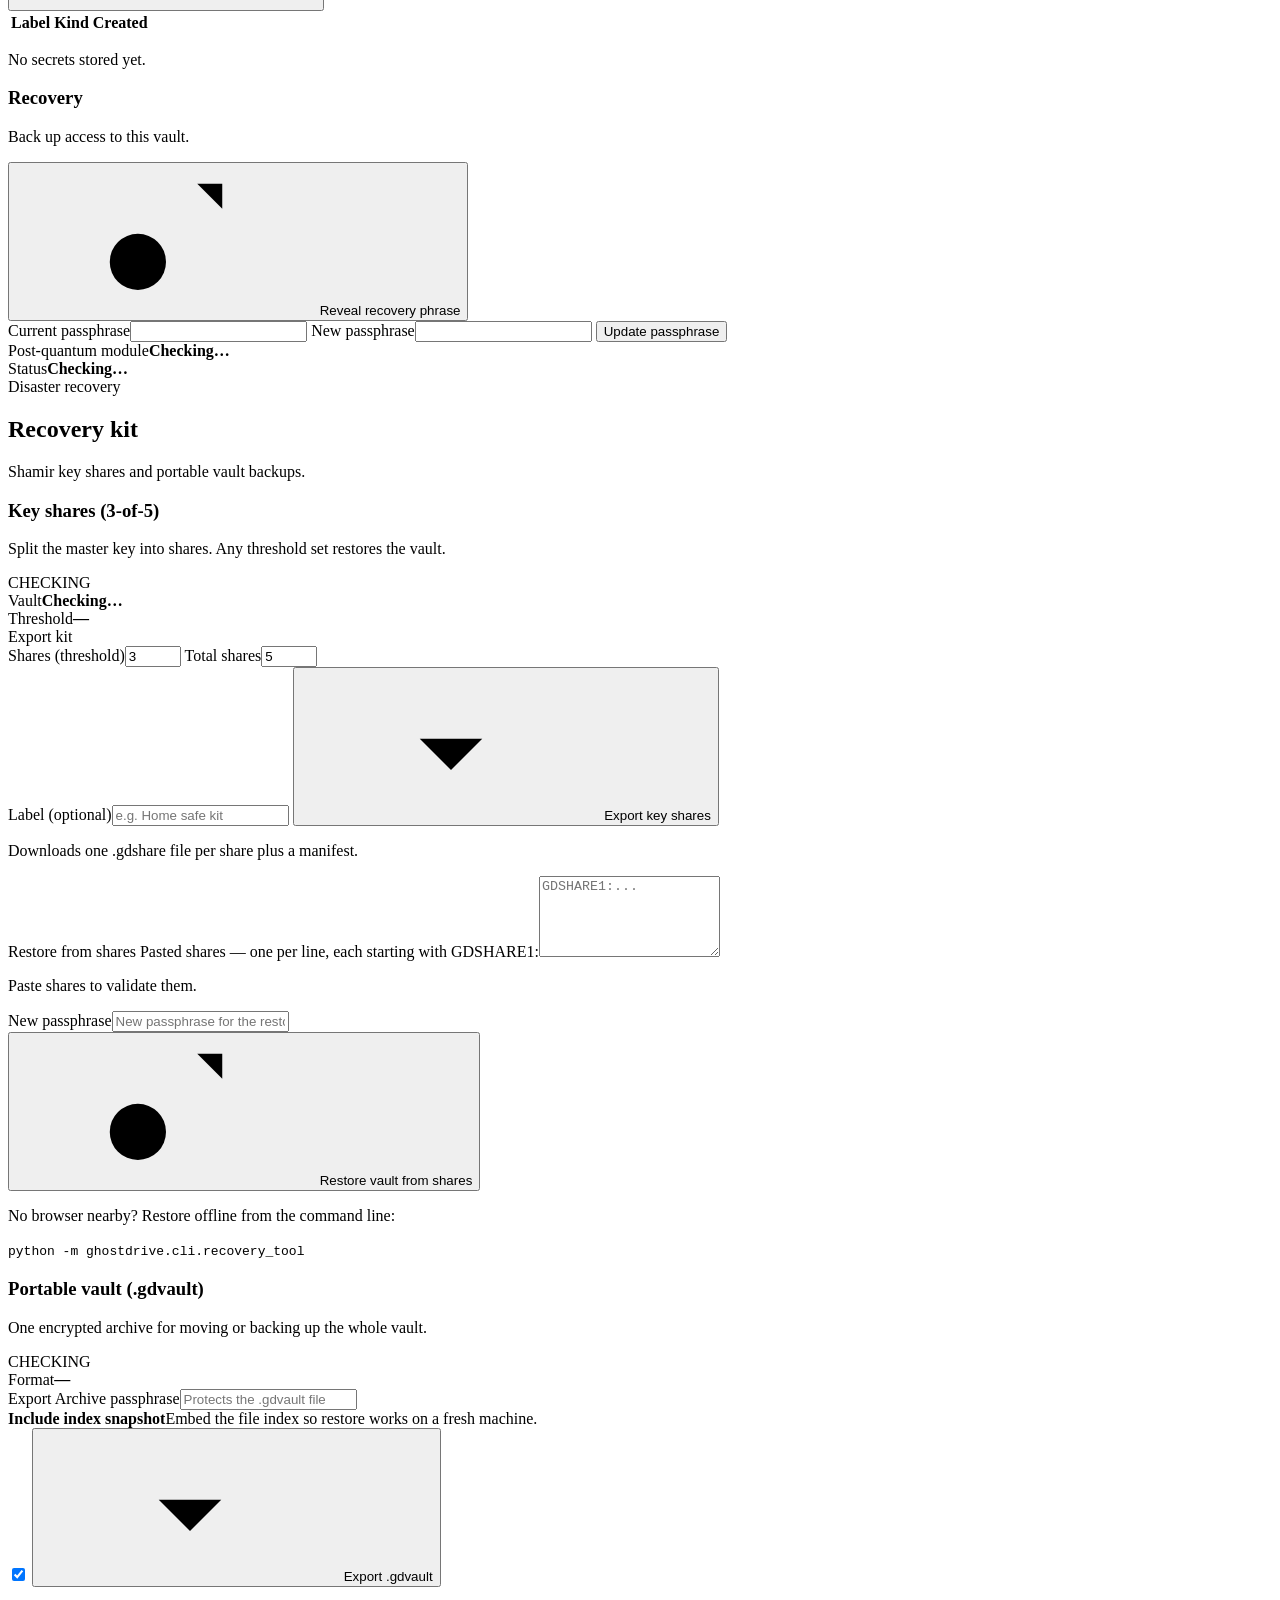
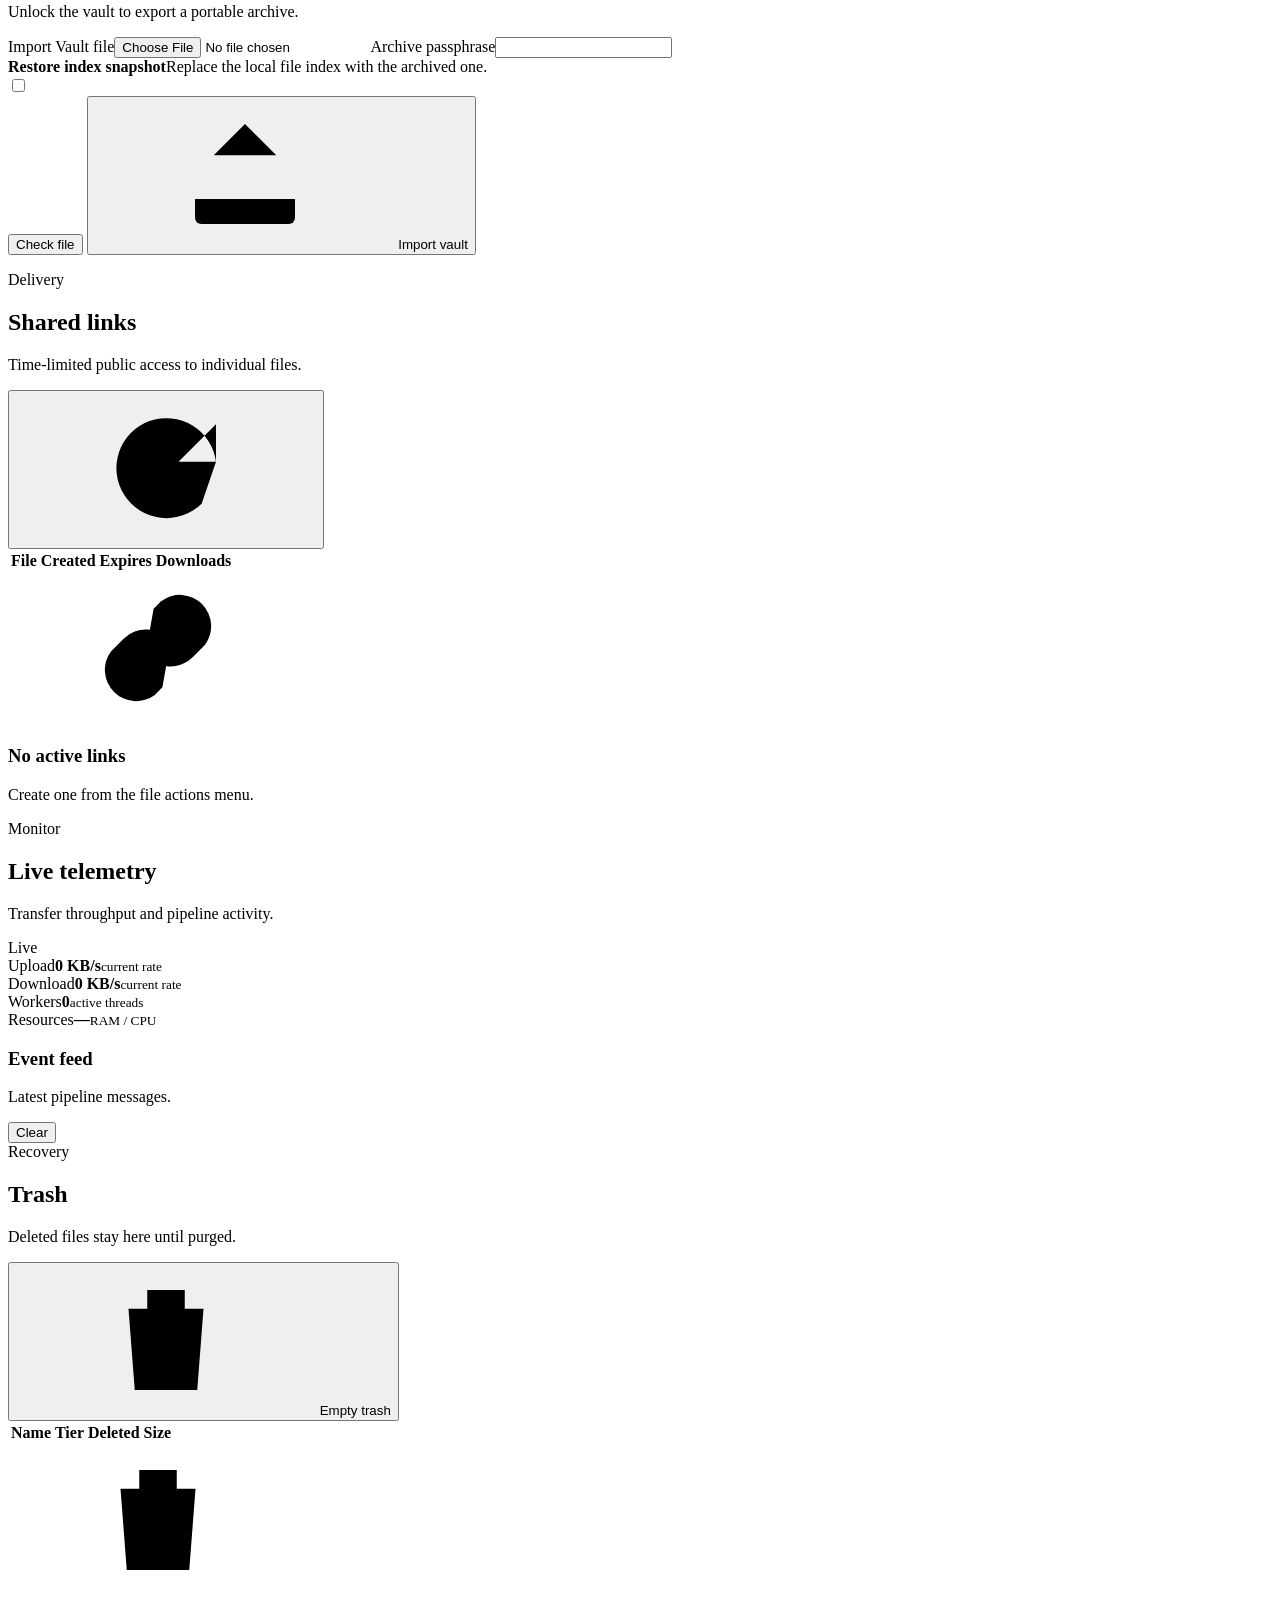
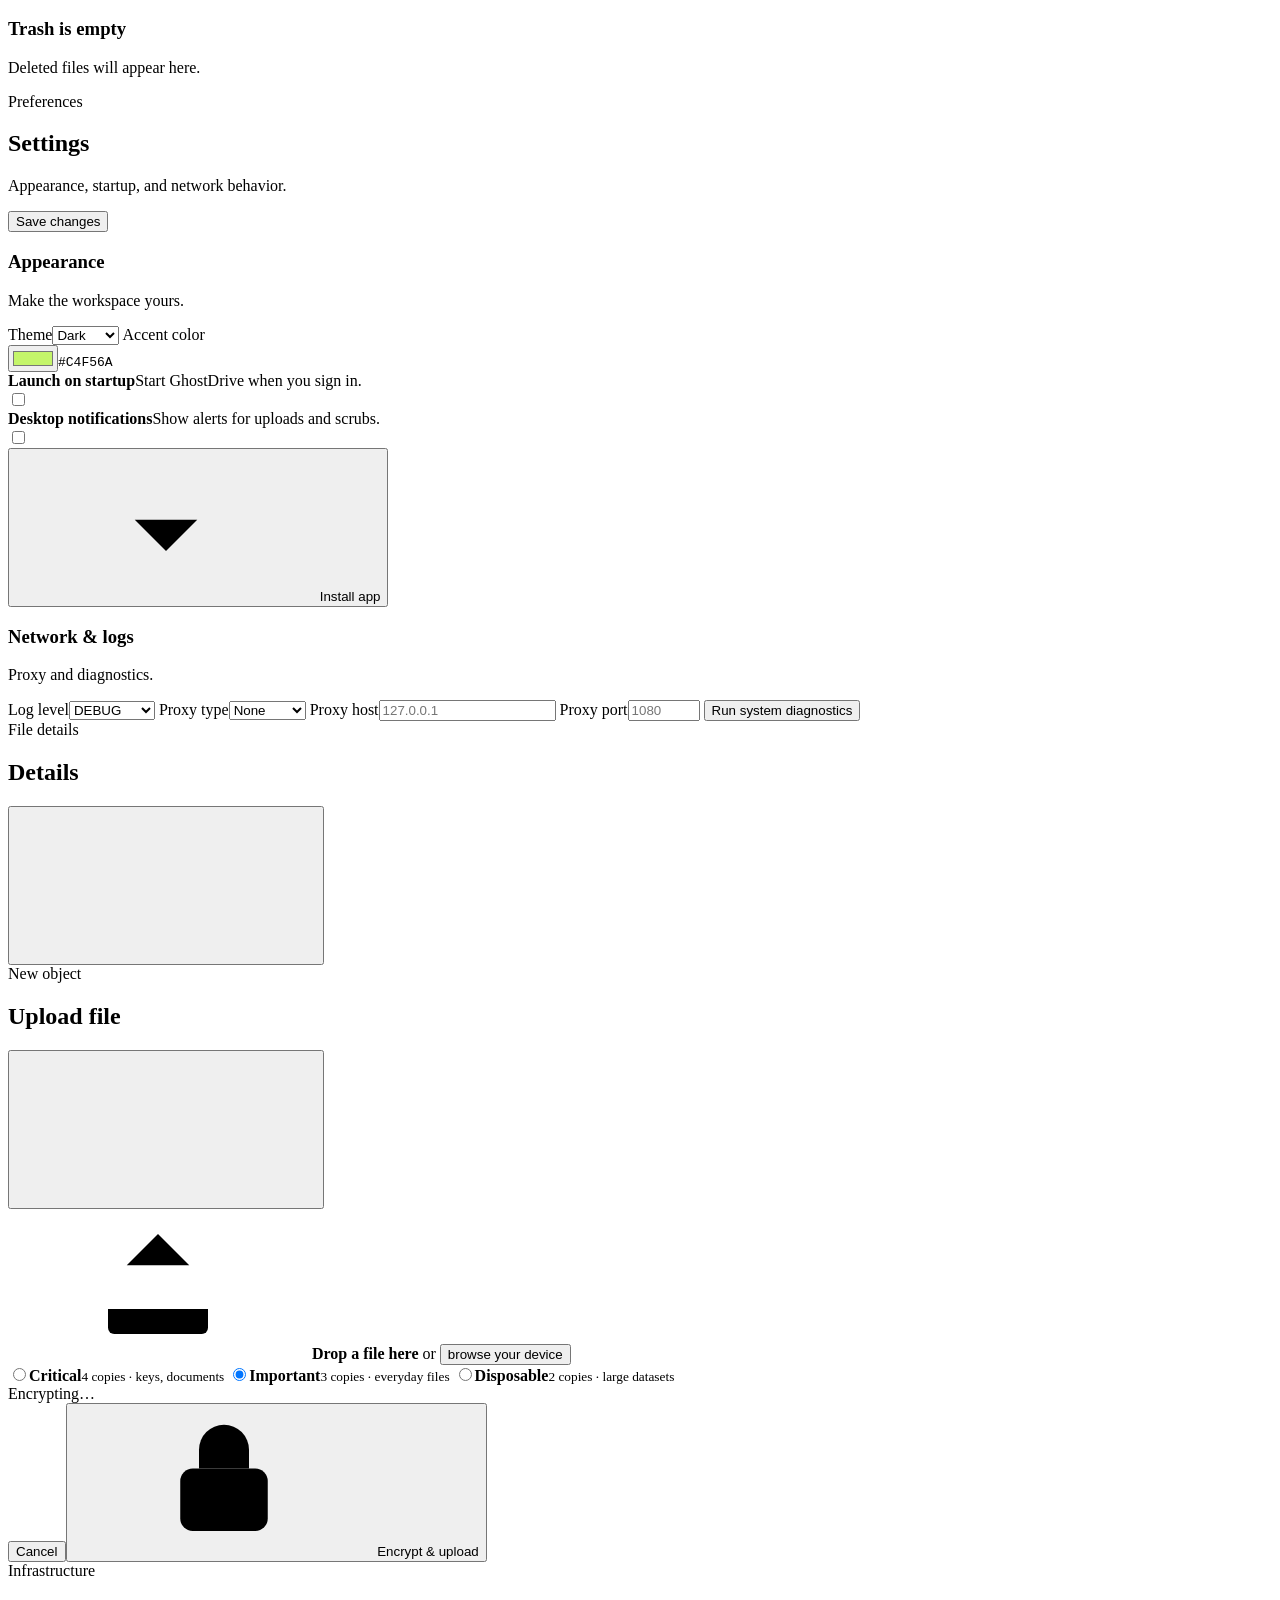
==== commit e4eea62e: "Add multi-folder auto-vault: unlimited sync roots with per-folder vault namespaces" ====
--- a/ghostdrive/web/static/index.html
+++ b/ghostdrive/web/static/index.html
@@ -421,7 +421,7 @@
 
         <section id="view-sync" class="view">
           <div class="page-head">
-            <div><span class="eyebrow">Automation</span><h2>Sync &amp; versions</h2><p>Mirror a local folder into the vault and keep a full version chain.</p></div>
+            <div><span class="eyebrow">Automation</span><h2>Sync &amp; versions</h2><p>Auto-vault any number of local folders and keep a full version chain.</p></div>
             <div class="head-actions">
               <button class="btn btn-secondary" id="btn-sync-start" type="button">Start</button>
               <button class="btn btn-secondary" id="btn-sync-stop" type="button">Stop</button>
@@ -435,7 +435,7 @@
                 <span id="sync-state-pill" class="pill durability-state">OFF</span>
               </div>
               <div class="state-list">
-                <div><span>Root</span><strong id="sync-root">—</strong></div>
+                <div><span>Folders</span><strong id="sync-root">—</strong></div>
                 <div><span>Enabled</span><strong class="inline-status"><span class="status-dot" id="sync-enabled-dot"></span><span id="sync-enabled-text">—</span></strong></div>
                 <div><span>Scheduler</span><strong class="inline-status"><span class="status-dot" id="sync-running-dot"></span><span id="sync-running-text">Idle</span></strong></div>
                 <div><span>Interval</span><strong id="sync-interval">—</strong></div>
@@ -444,7 +444,16 @@
               <div class="divider"></div>
               <form id="sync-settings-form" class="settings-form">
                 <span class="eyebrow form-eyebrow">Settings</span>
-                <label class="field"><span>Root folder</span><input id="sync-root-input" type="text" placeholder="C:\Users\You\Documents" autocomplete="off"></label>
+                <div class="field">
+                  <span>Auto-vault folders</span>
+                  <div id="sync-roots-list" class="sync-roots-list">
+                    <p class="muted sync-roots-empty">No folders yet — add one below to start auto-vaulting.</p>
+                  </div>
+                  <div class="add-root-row">
+                    <input id="sync-root-input" type="text" placeholder="C:\Users\You\Documents" autocomplete="off" aria-label="Folder path to auto-vault">
+                    <button class="btn btn-secondary btn-sm" id="btn-sync-add-root" type="button"><svg class="icon"><use href="#i-plus"/></svg> Add folder</button>
+                  </div>
+                </div>
                 <div class="field-grid">
                   <label class="field"><span>Interval (seconds)</span><input id="sync-interval-input" type="number" min="15" step="15" value="60"></label>
                   <label class="setting-row"><div><strong>Enabled</strong><span>Run the scheduler automatically.</span></div><span class="switch"><input type="checkbox" id="sync-enabled-input"><i></i></span></label>
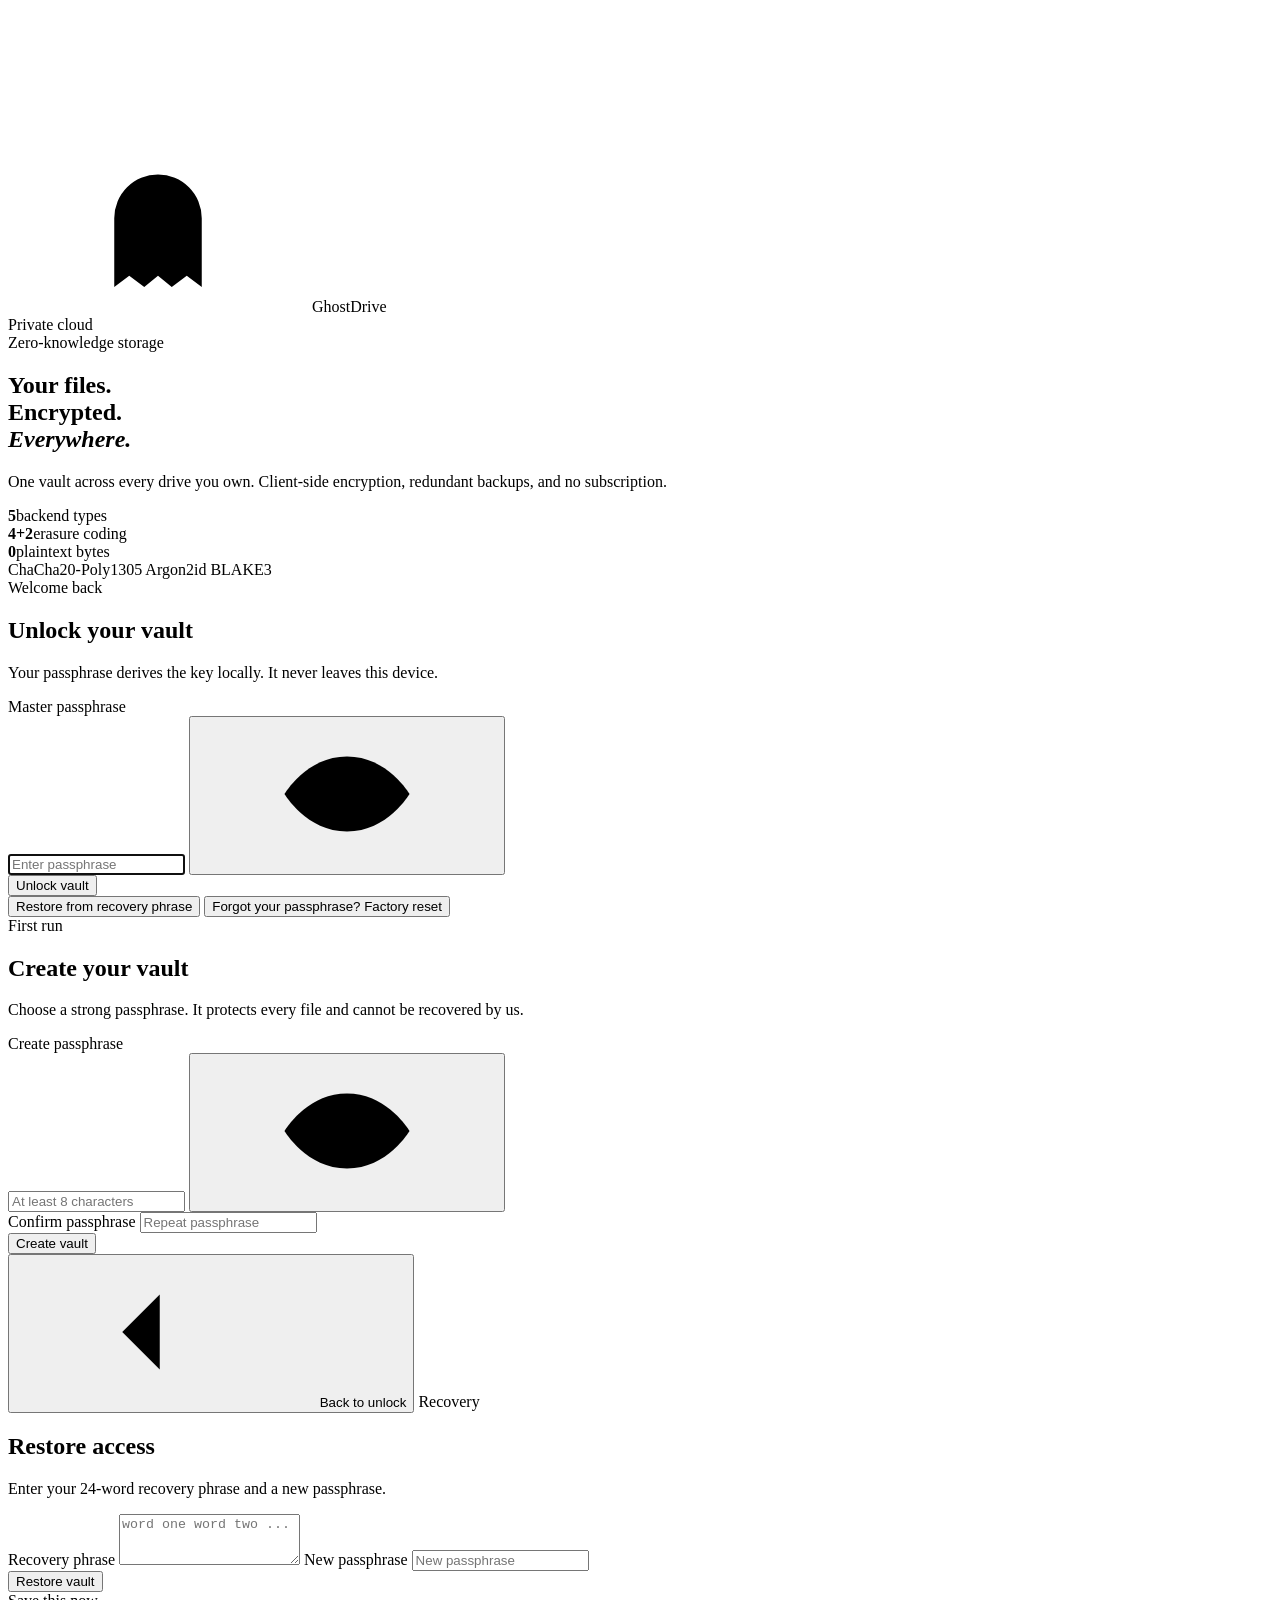
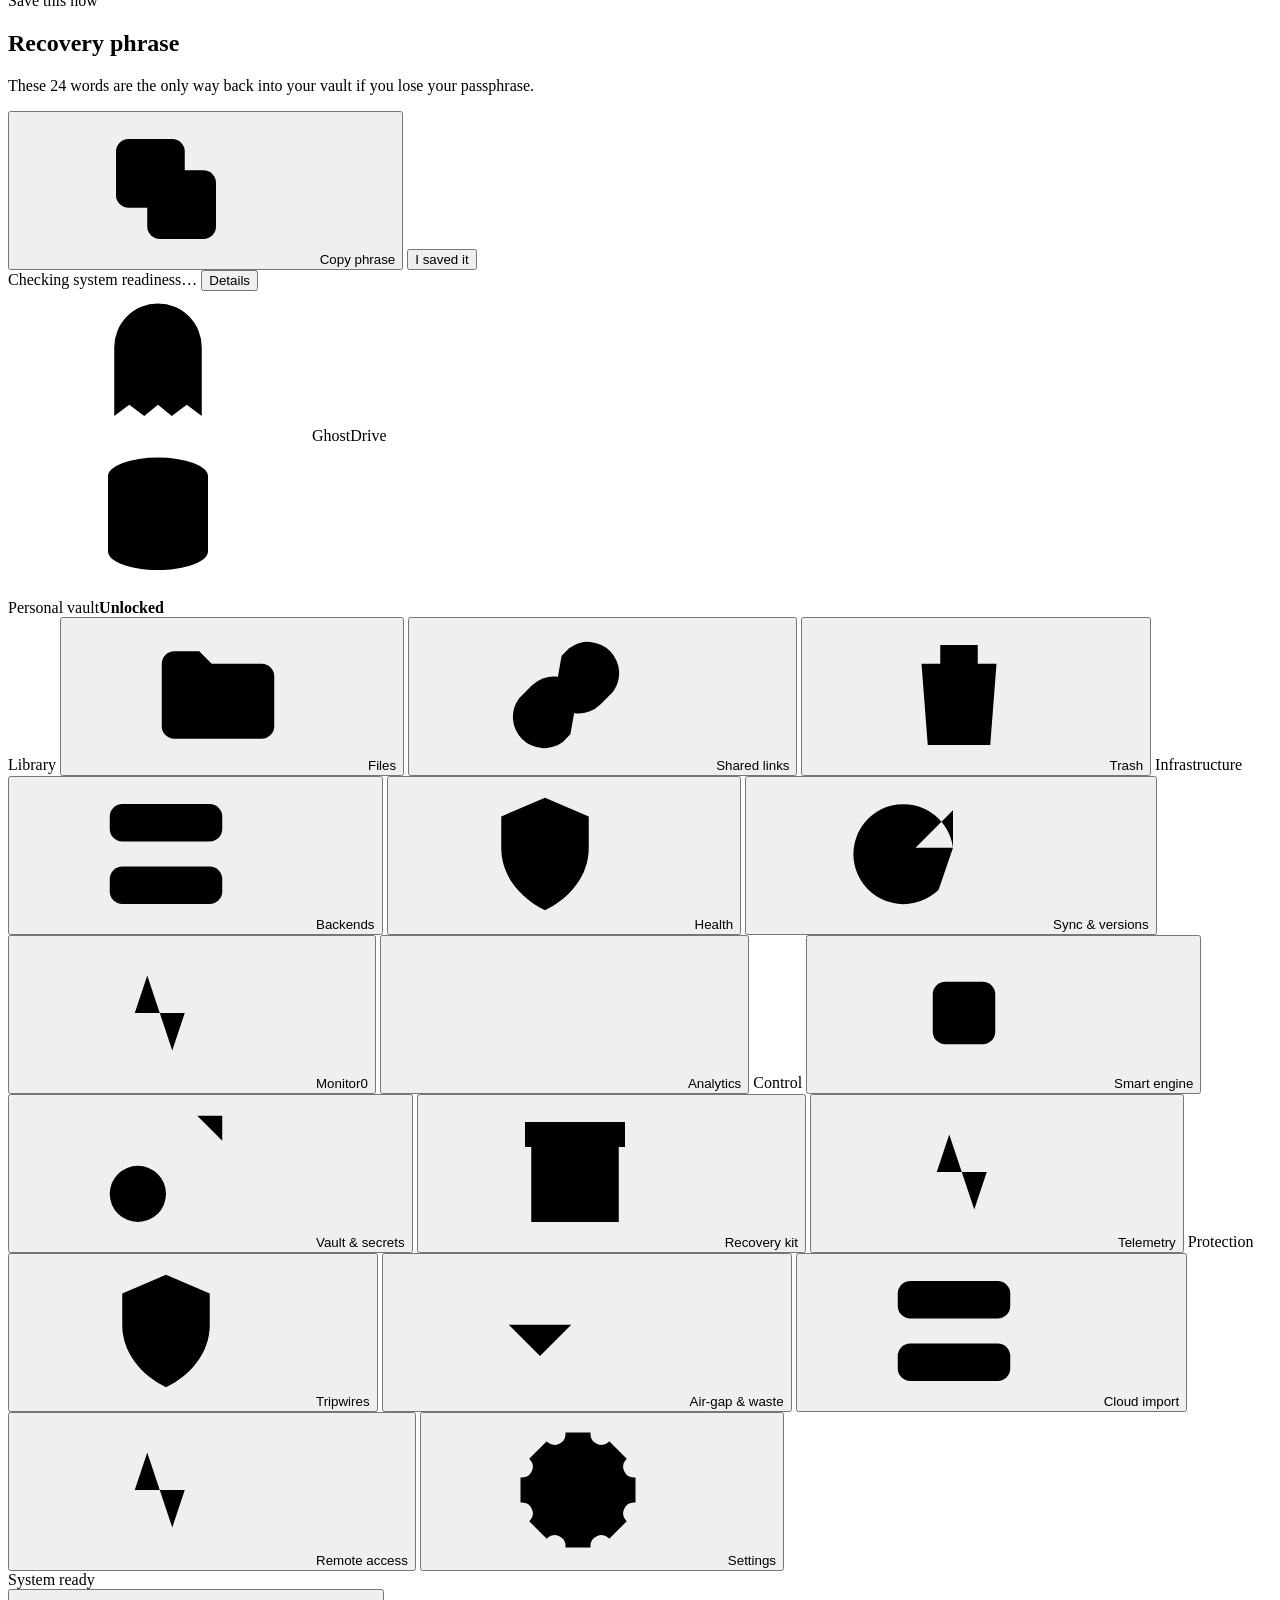
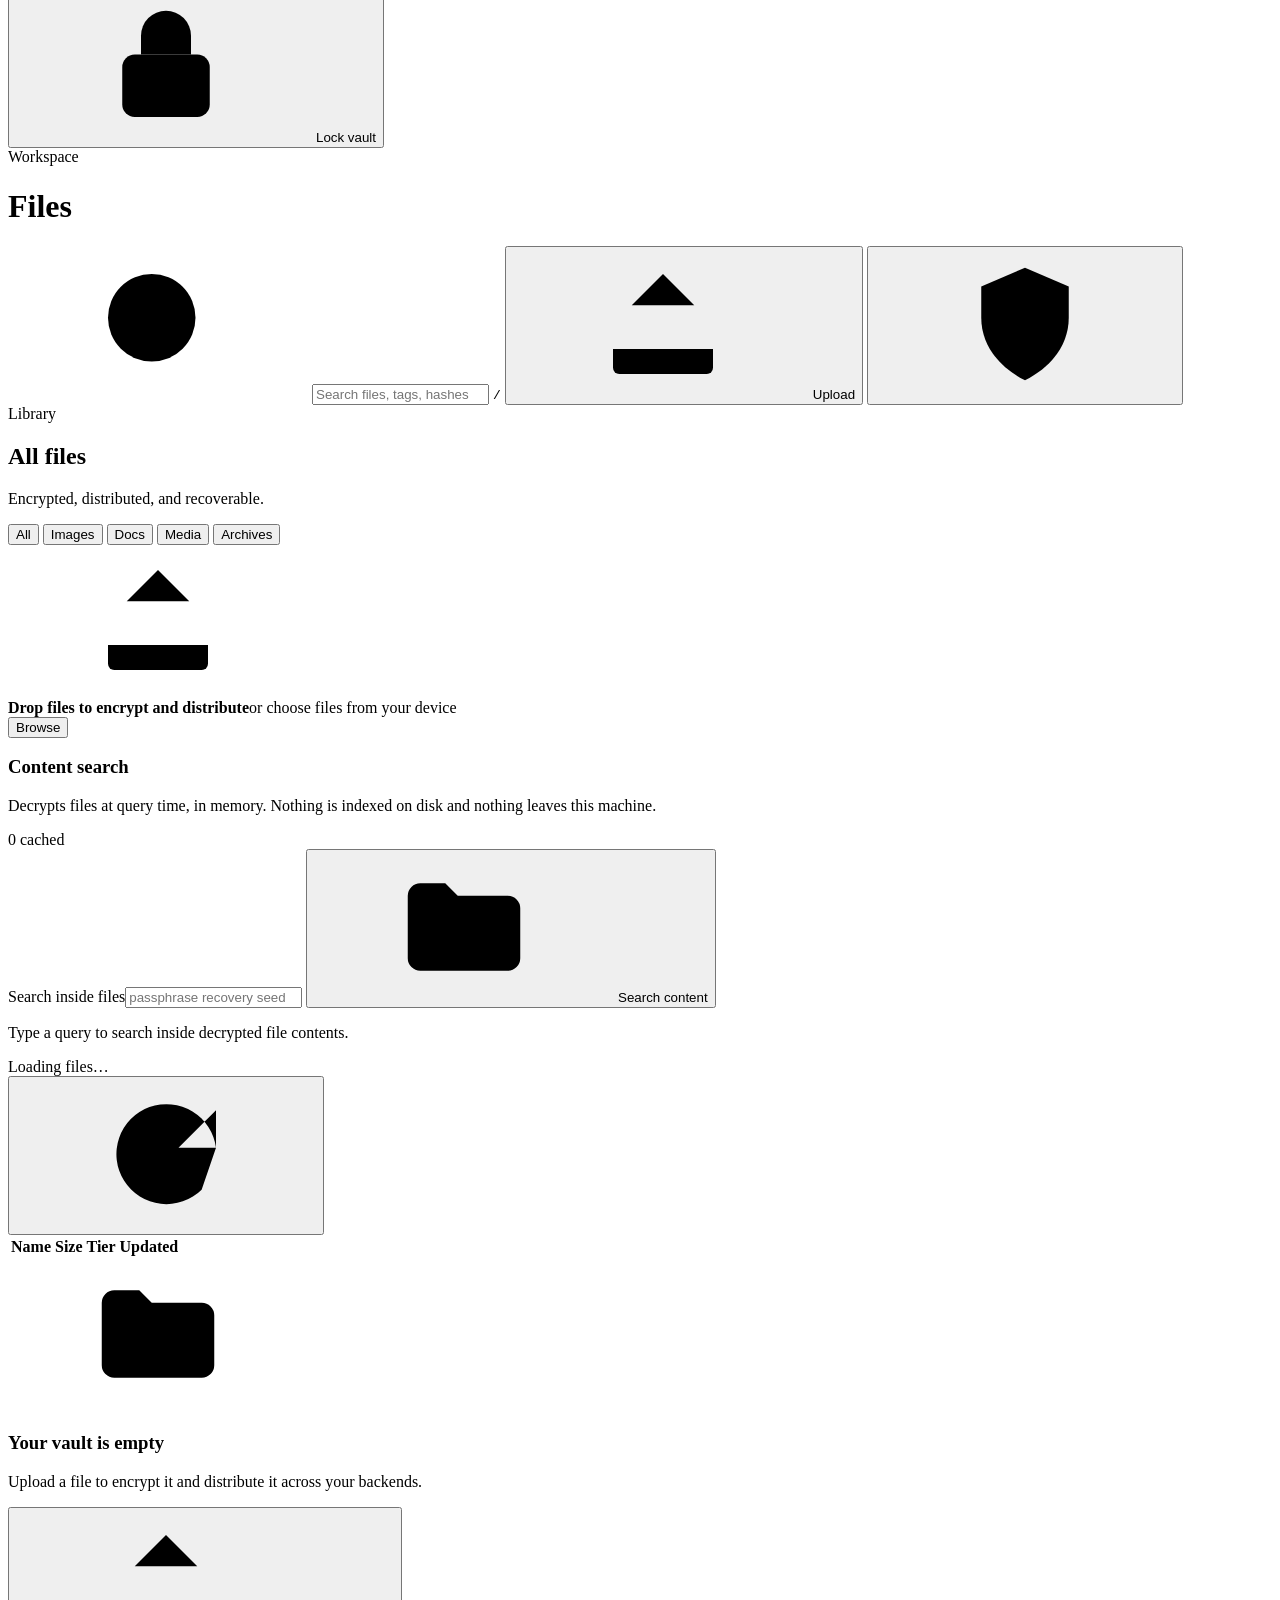
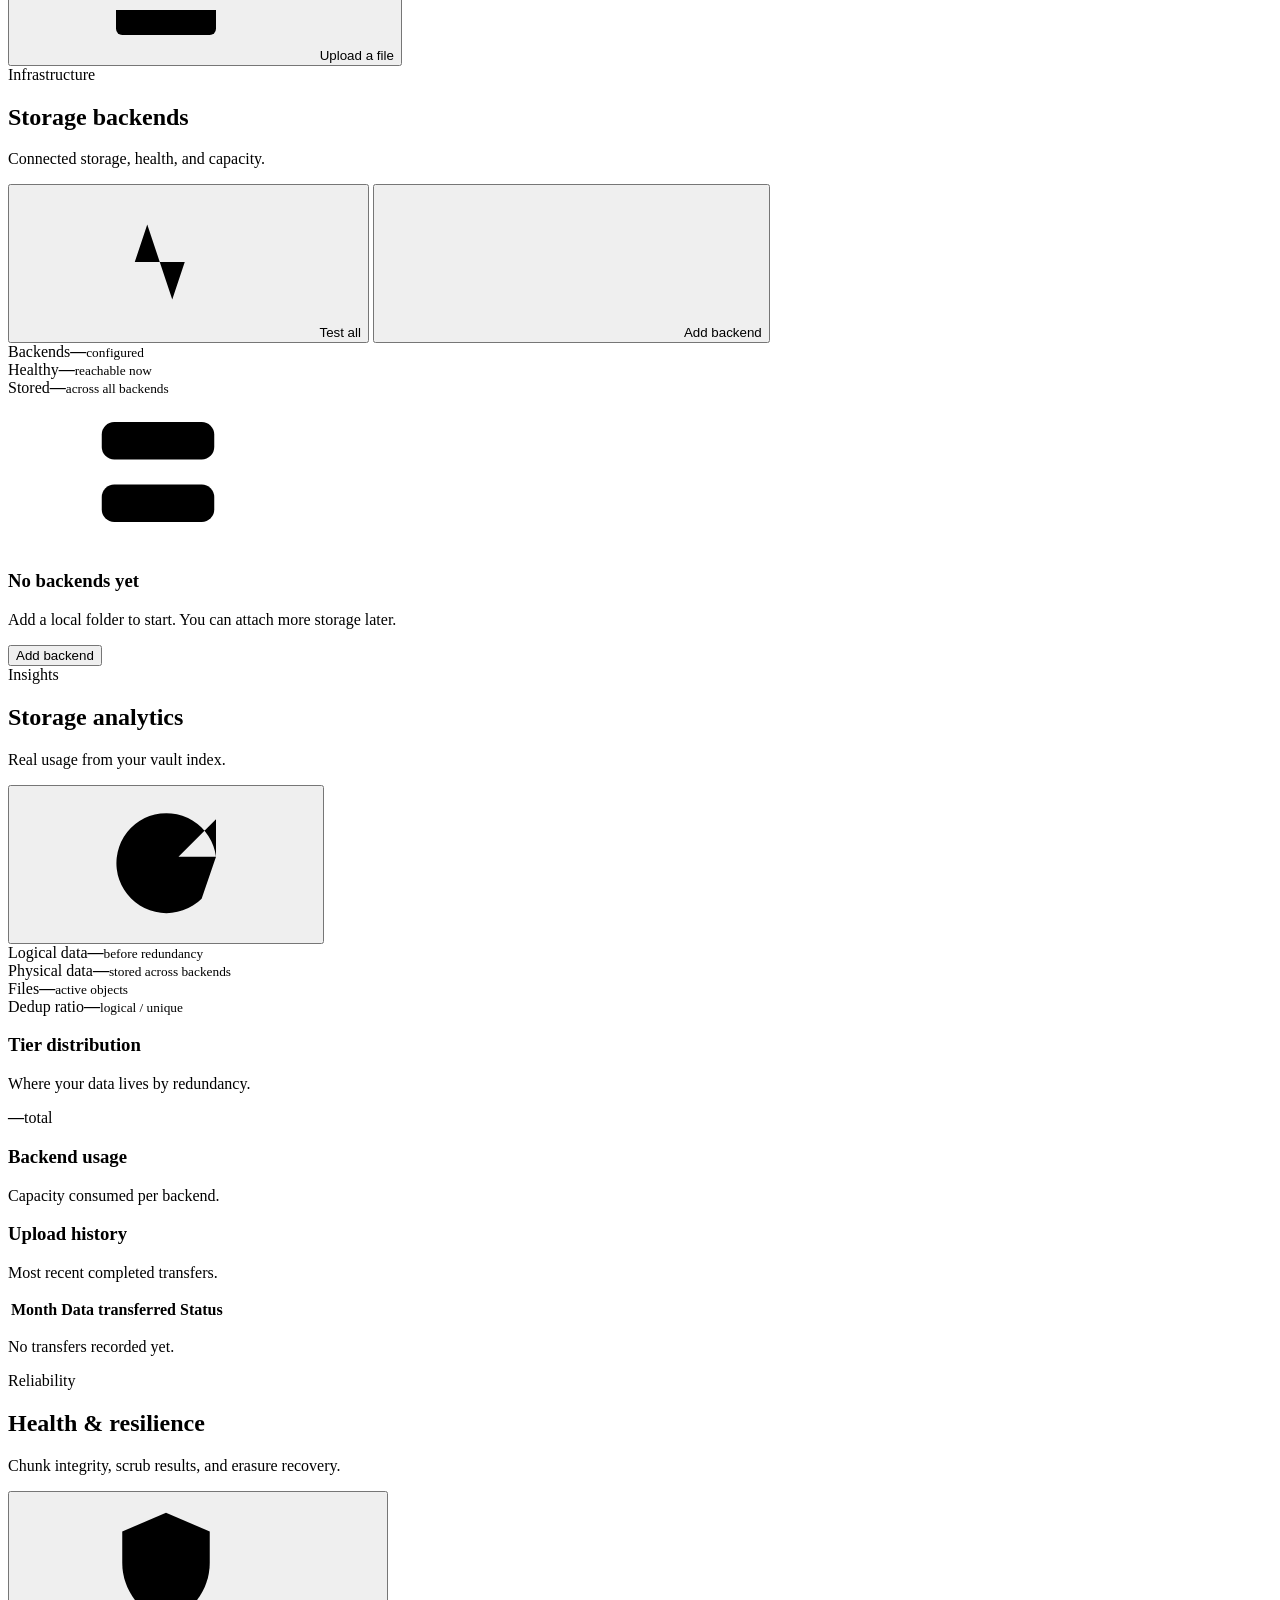
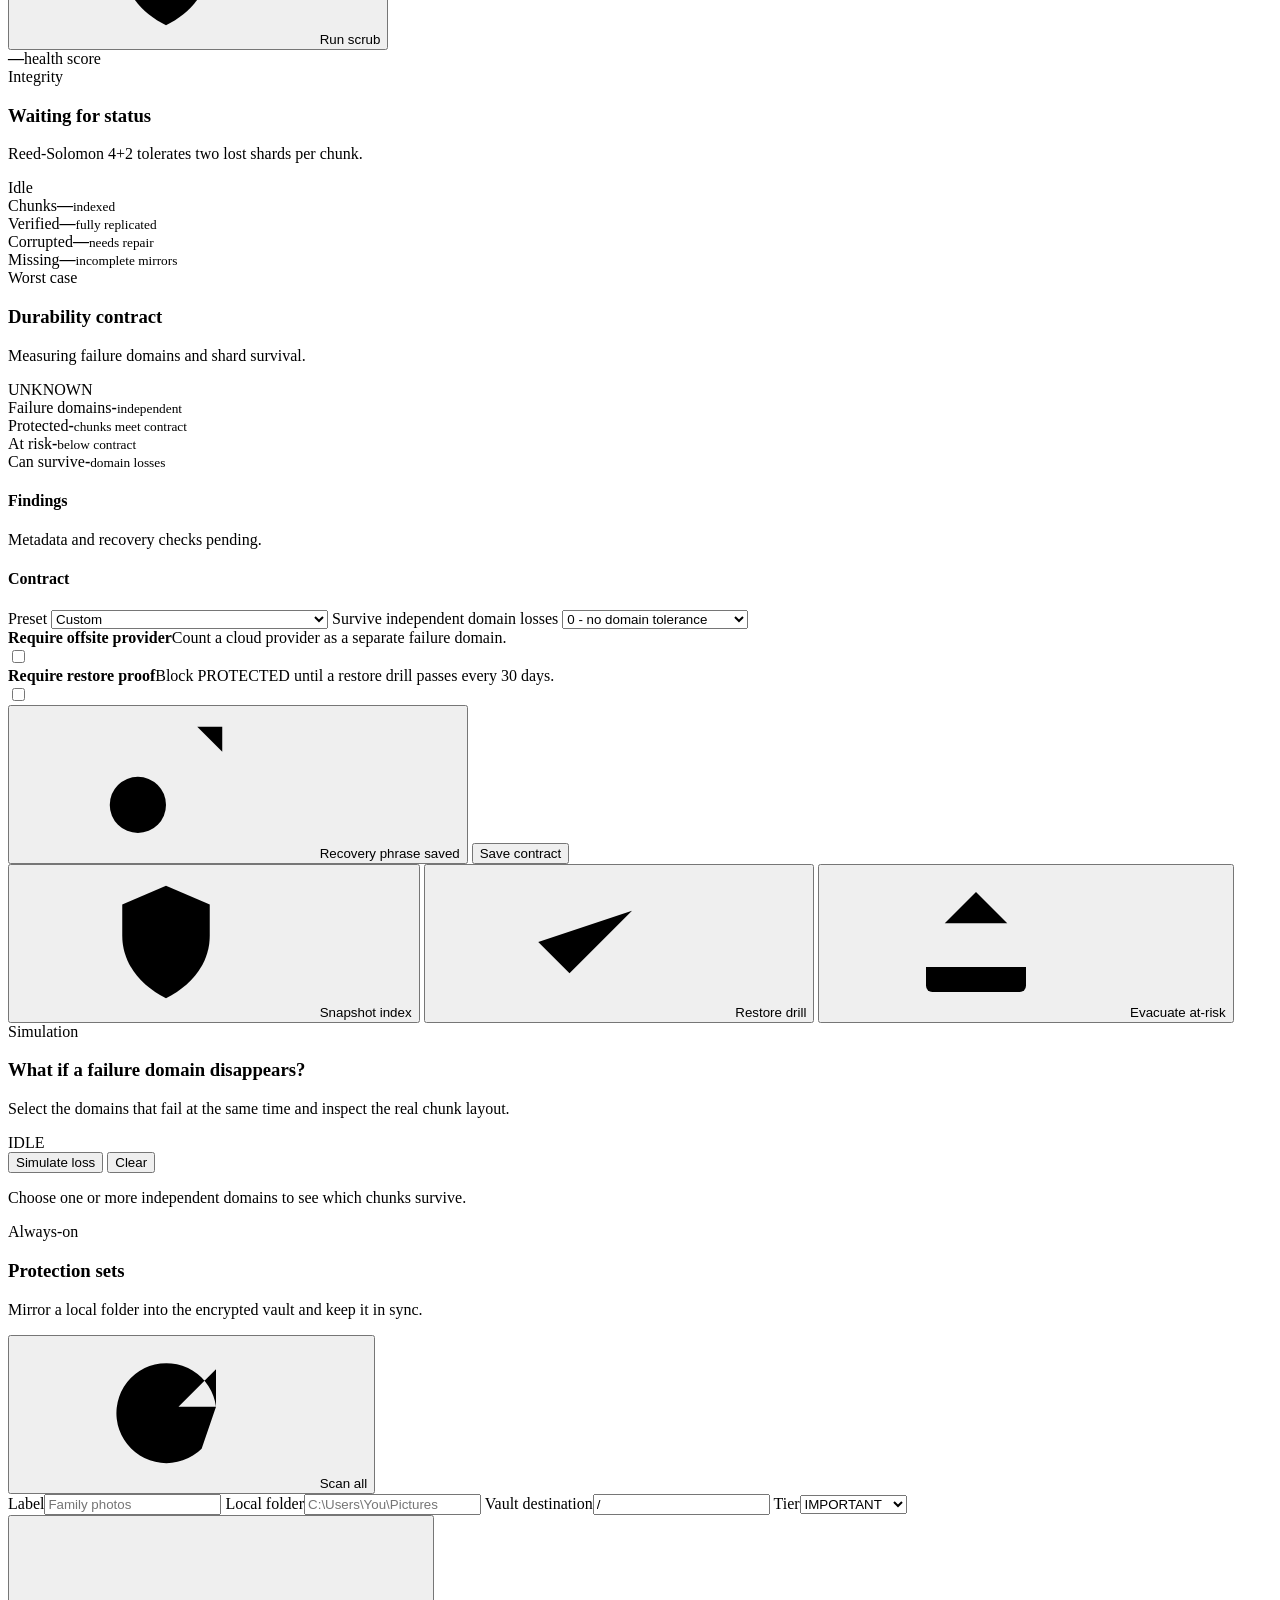
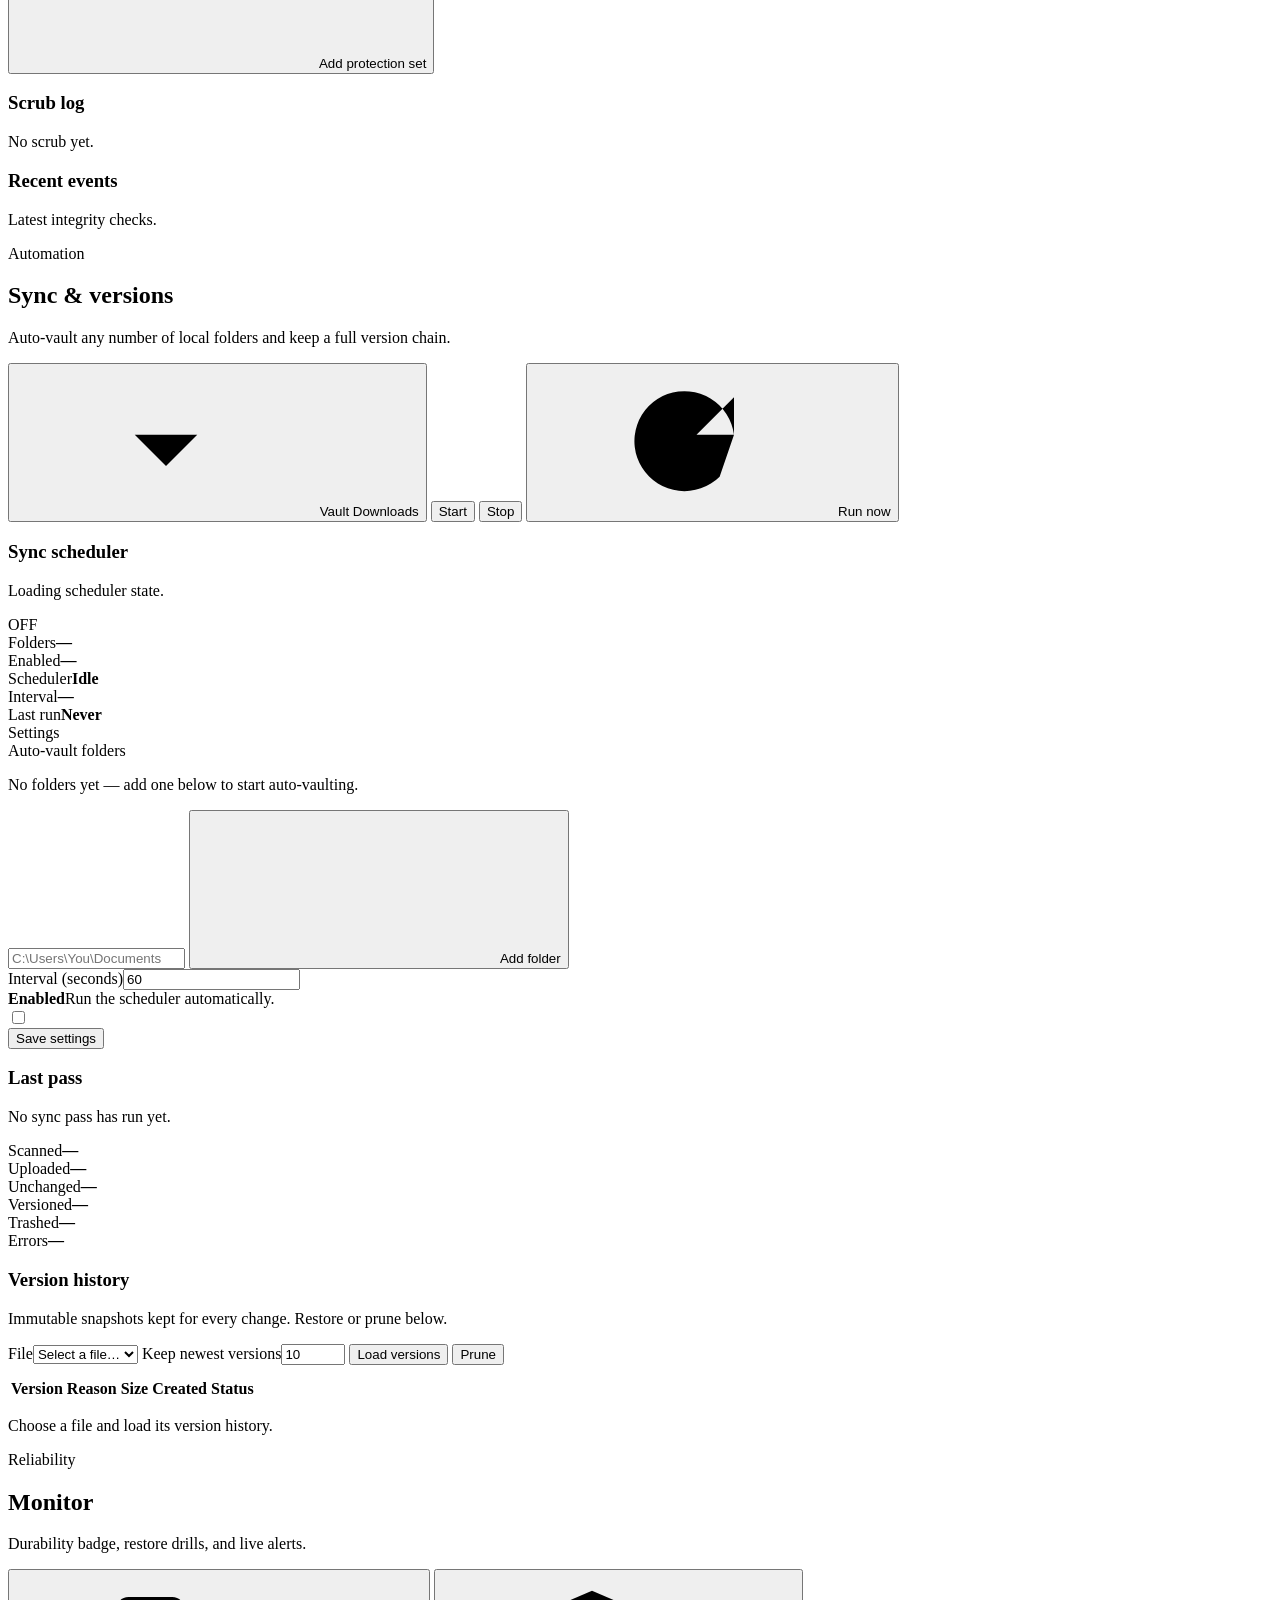
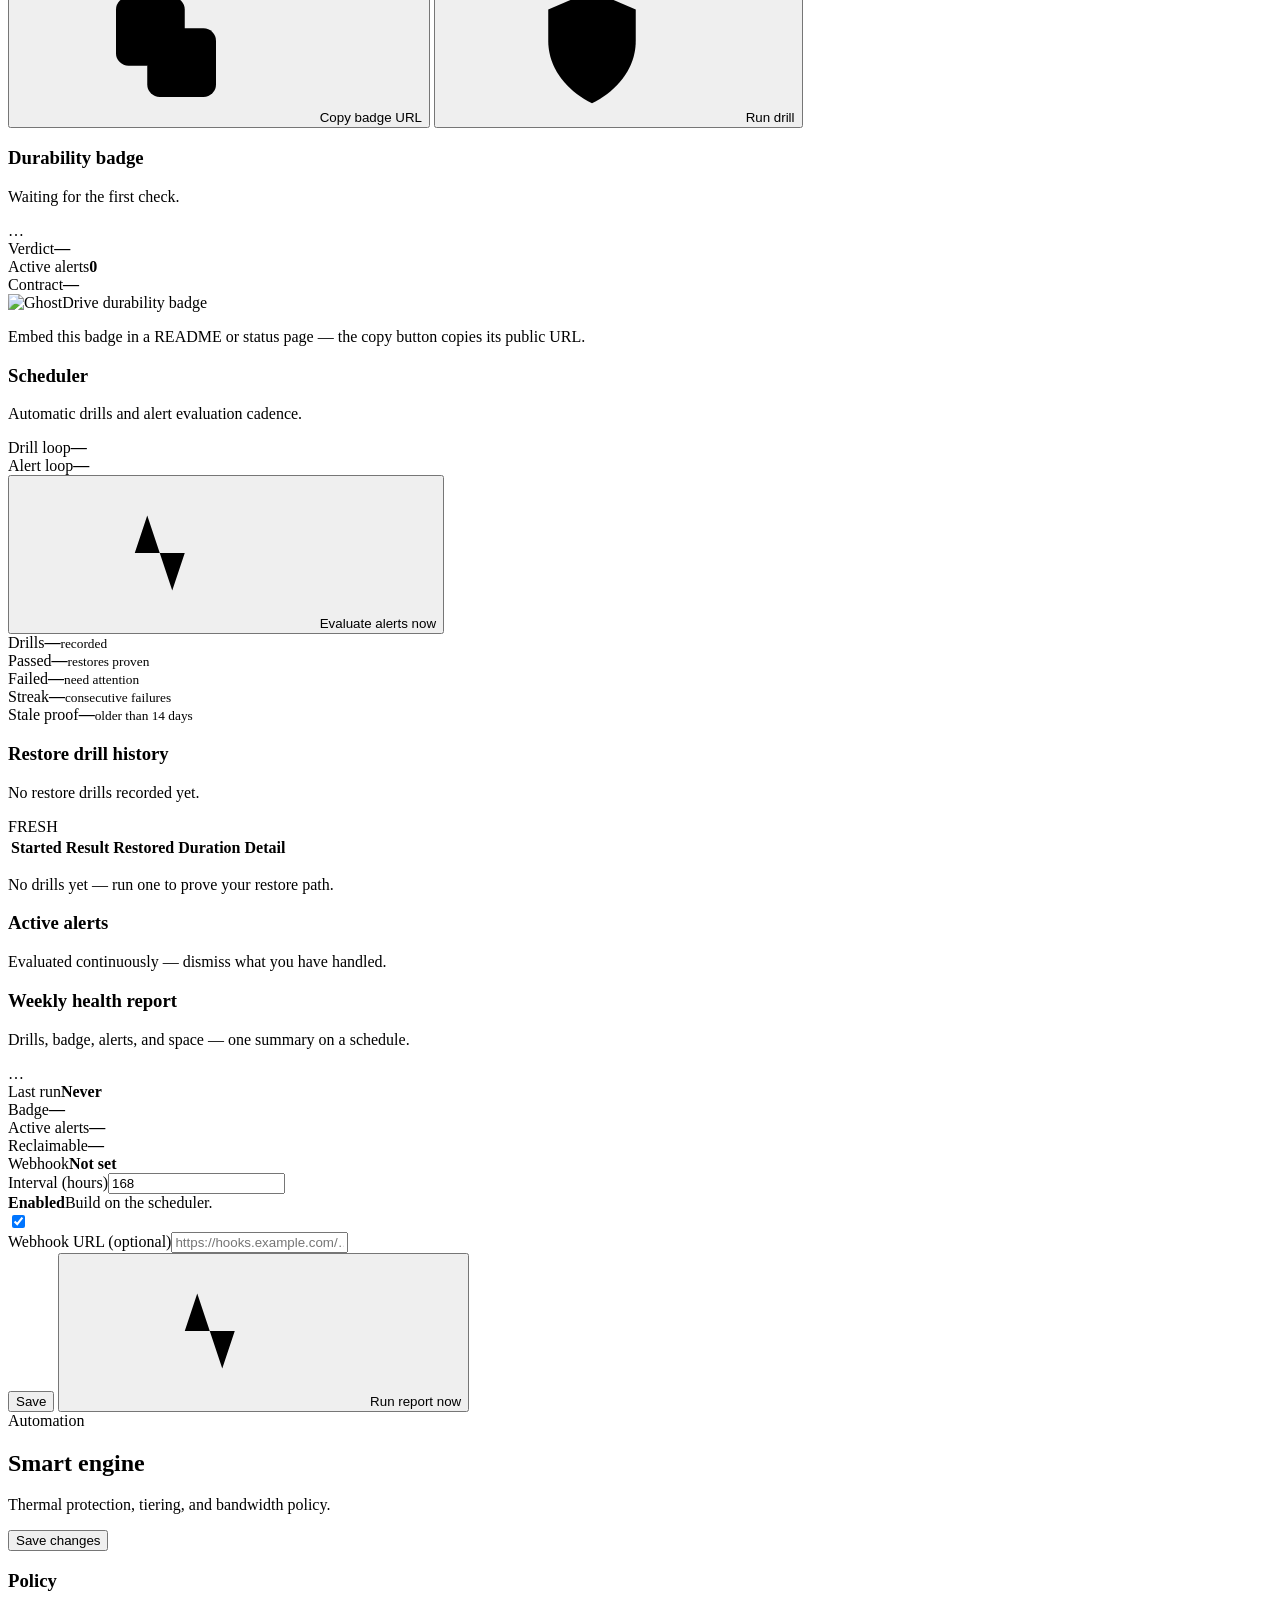
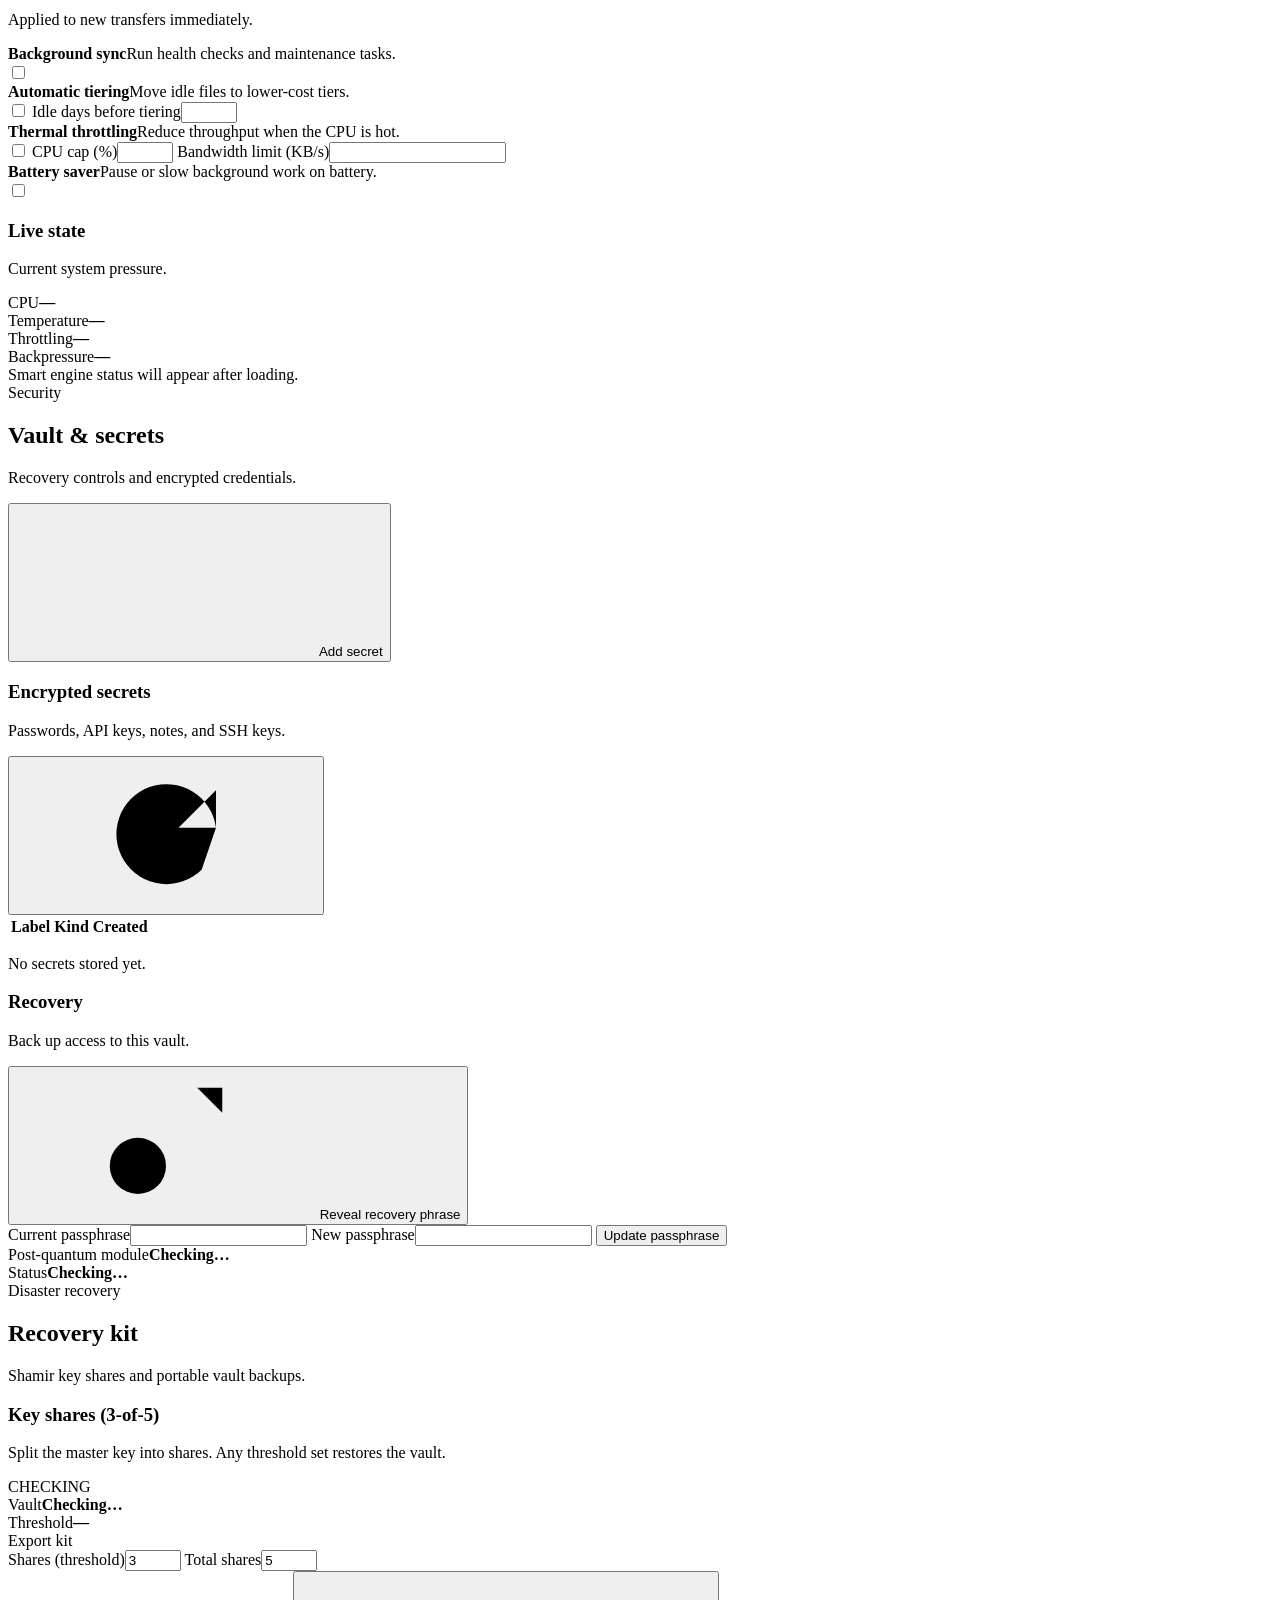
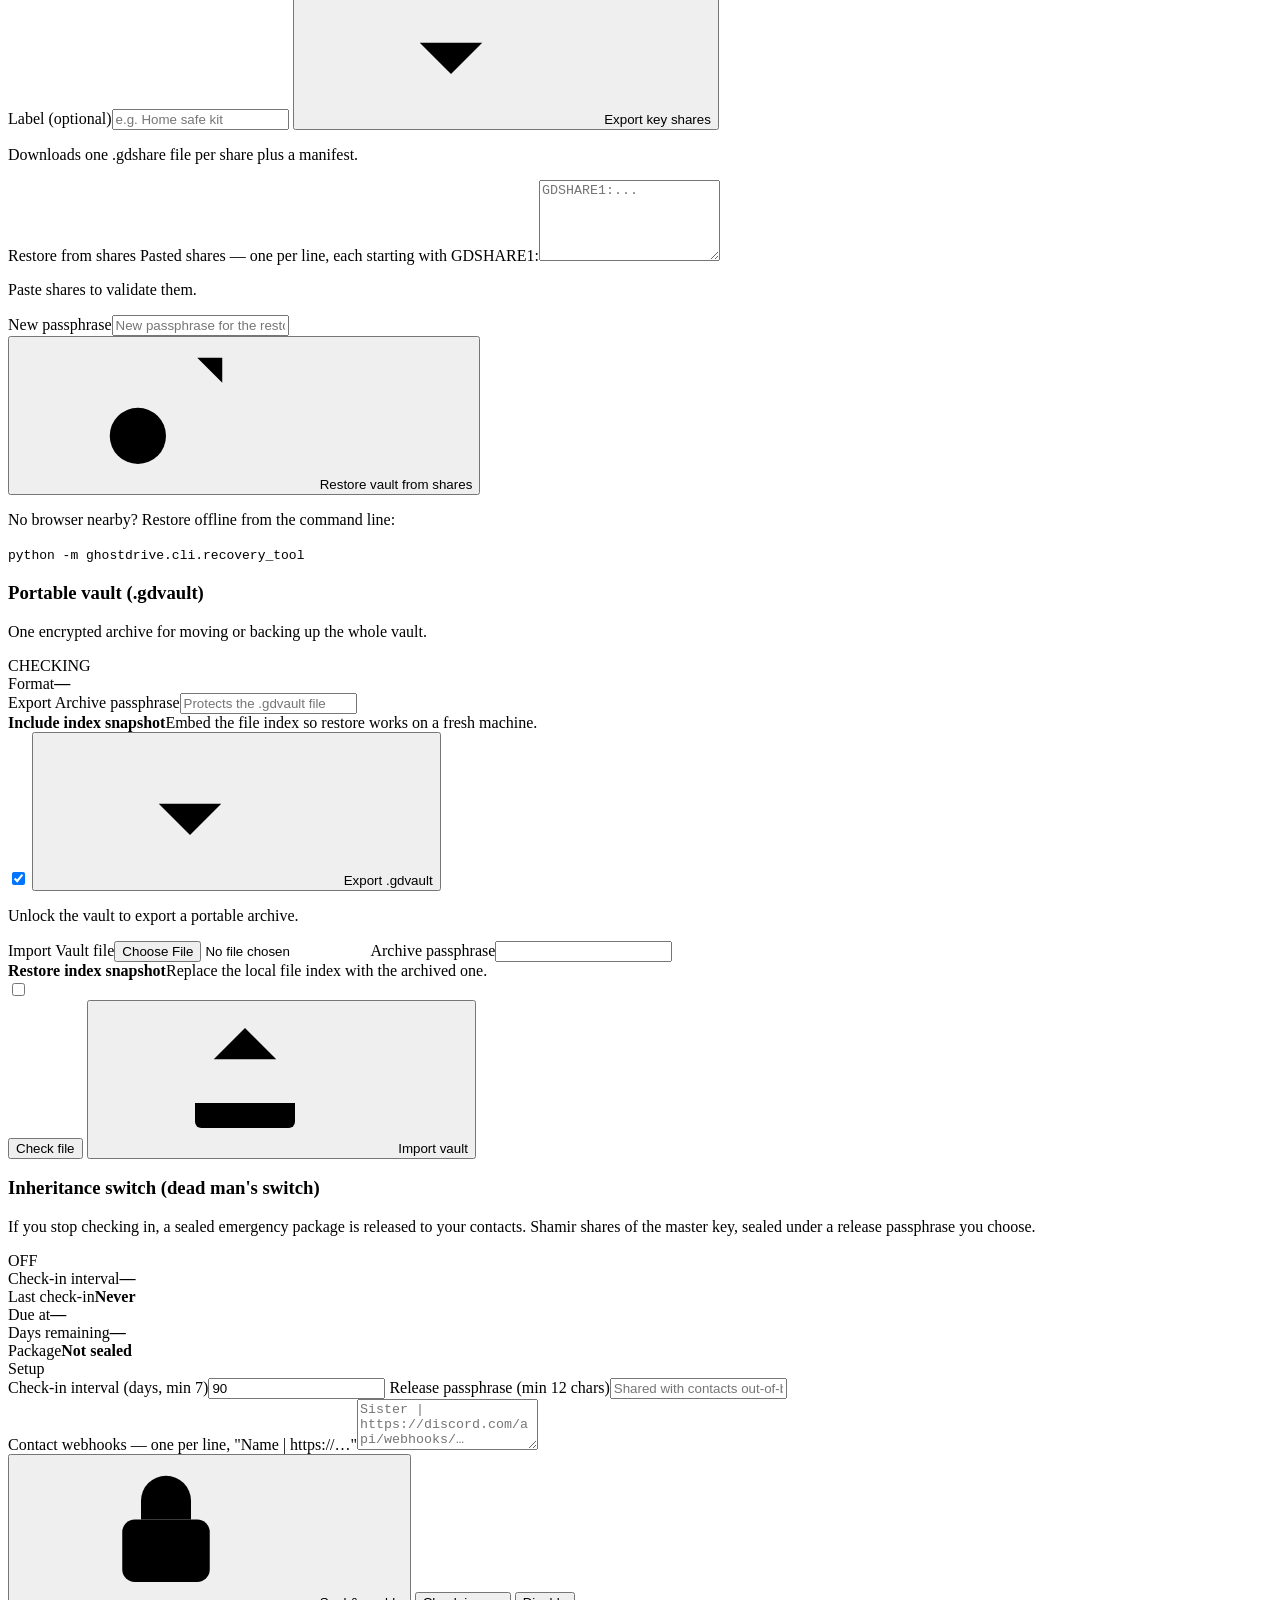
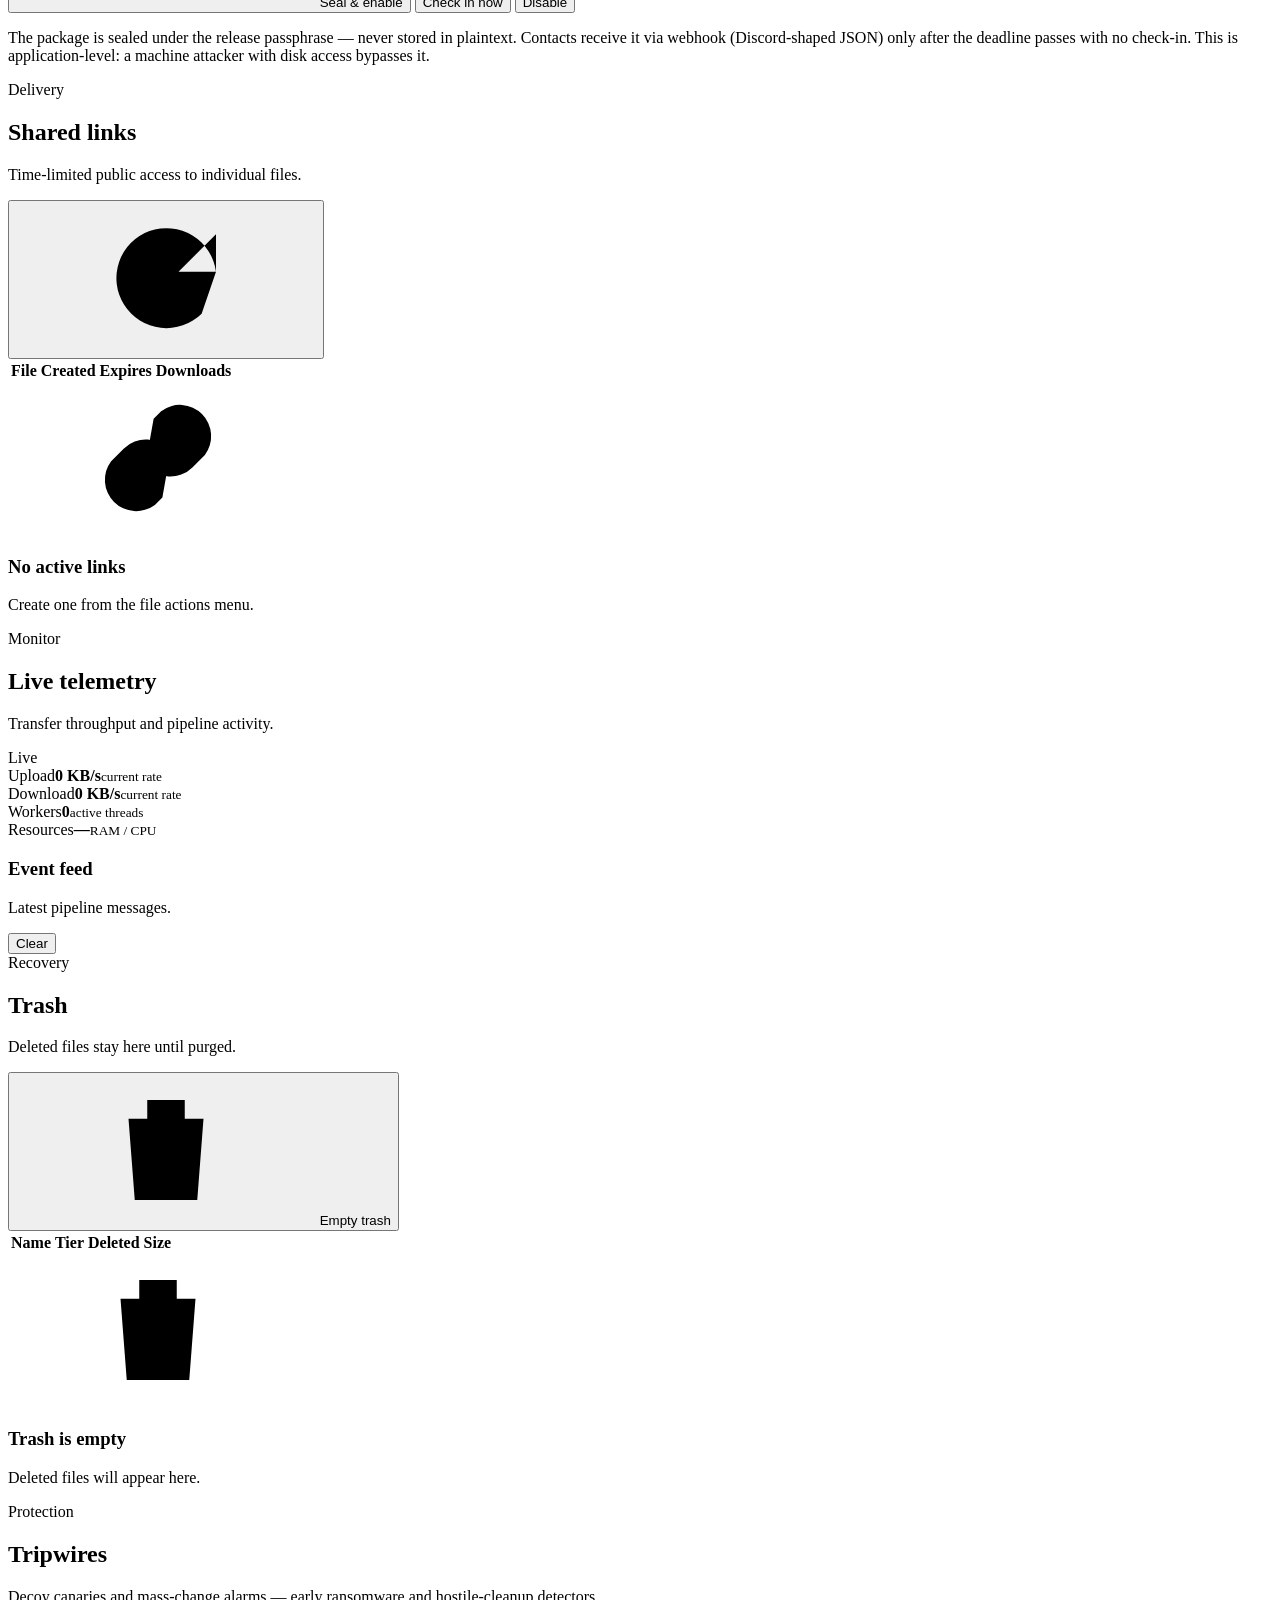
==== commit be8e8b71: "Add 17-feature wave: active defense, continuity, trust, and reach. Security & active defense: - Cana" ====
--- a/ghostdrive/web/static/index.html
+++ b/ghostdrive/web/static/index.html
@@ -194,6 +194,12 @@
         <button class="nav-item" data-view="vault"><svg class="icon"><use href="#i-key"/></svg><span>Vault &amp; secrets</span></button>
         <button class="nav-item" data-view="recovery"><svg class="icon"><use href="#i-archive"/></svg><span>Recovery kit</span></button>
         <button class="nav-item" data-view="telemetry"><svg class="icon"><use href="#i-activity"/></svg><span>Telemetry</span></button>
+
+        <span class="nav-label">Protection</span>
+        <button class="nav-item" data-view="security"><svg class="icon"><use href="#i-shield"/></svg><span>Tripwires</span></button>
+        <button class="nav-item" data-view="airgap"><svg class="icon"><use href="#i-download"/></svg><span>Air-gap &amp; waste</span></button>
+        <button class="nav-item" data-view="cloud"><svg class="icon"><use href="#i-server"/></svg><span>Cloud import</span></button>
+        <button class="nav-item" data-view="remote"><svg class="icon"><use href="#i-activity"/></svg><span>Remote access</span></button>
         <button class="nav-item" data-view="settings"><svg class="icon"><use href="#i-settings"/></svg><span>Settings</span></button>
       </nav>
 
@@ -244,6 +250,20 @@
             <span class="drop-icon"><svg class="icon"><use href="#i-upload"/></svg></span>
             <div><strong>Drop files to encrypt and distribute</strong><span>or choose files from your device</span></div>
             <button class="btn btn-secondary btn-sm" id="btn-browse-files" type="button">Browse</button>
+          </div>
+
+          <div class="panel">
+            <div class="panel-heading">
+              <div><h3>Content search</h3><p>Decrypts files at query time, in memory. Nothing is indexed on disk and nothing leaves this machine.</p></div>
+              <span id="content-cache-pill" class="pill">0 cached</span>
+            </div>
+            <div class="protection-form">
+              <label class="field"><span>Search inside files</span><input id="content-search-input" type="search" placeholder="passphrase recovery seed warranty…" autocomplete="off"></label>
+              <button class="btn btn-primary btn-sm" id="btn-content-search" type="button"><svg class="icon"><use href="#i-files"/></svg> Search content</button>
+            </div>
+            <div id="content-search-error" class="form-error hidden" style="margin:0 20px"></div>
+            <div id="content-search-results" class="event-feed"></div>
+            <div id="content-search-empty" class="empty-state small hidden"><p>Type a query to search inside decrypted file contents.</p></div>
           </div>
 
           <div class="panel table-panel">
@@ -423,6 +443,7 @@
           <div class="page-head">
             <div><span class="eyebrow">Automation</span><h2>Sync &amp; versions</h2><p>Auto-vault any number of local folders and keep a full version chain.</p></div>
             <div class="head-actions">
+              <button class="btn btn-secondary" id="btn-sync-quick-add" type="button" title="One click to auto-vault your Downloads folder"><svg class="icon"><use href="#i-download"/></svg> Vault Downloads</button>
               <button class="btn btn-secondary" id="btn-sync-start" type="button">Start</button>
               <button class="btn btn-secondary" id="btn-sync-stop" type="button">Stop</button>
               <button class="btn btn-primary" id="btn-sync-run" type="button"><svg class="icon"><use href="#i-refresh"/></svg> Run now</button>
@@ -554,6 +575,31 @@
             <div class="panel-heading"><div><h3>Active alerts</h3><p>Evaluated continuously — dismiss what you have handled.</p></div></div>
             <div id="alerts-list"></div>
           </div>
+          <div class="panel form-panel">
+            <div class="panel-heading">
+              <div><h3>Weekly health report</h3><p id="health-report-note">Drills, badge, alerts, and space — one summary on a schedule.</p></div>
+              <span id="health-report-pill" class="pill durability-state">…</span>
+            </div>
+            <div class="state-list">
+              <div><span>Last run</span><strong id="health-report-last">Never</strong></div>
+              <div><span>Badge</span><strong id="health-report-badge">—</strong></div>
+              <div><span>Active alerts</span><strong id="health-report-alerts">—</strong></div>
+              <div><span>Reclaimable</span><strong id="health-report-waste">—</strong></div>
+              <div><span>Webhook</span><strong id="health-report-webhook">Not set</strong></div>
+            </div>
+            <div class="divider"></div>
+            <form id="health-report-form" class="settings-form">
+              <div class="field-grid">
+                <label class="field"><span>Interval (hours)</span><input id="health-report-interval-input" type="number" min="1" value="168"></label>
+                <label class="setting-row"><div><strong>Enabled</strong><span>Build on the scheduler.</span></div><span class="switch"><input type="checkbox" id="health-report-enabled-input" checked><i></i></span></label>
+              </div>
+              <label class="field"><span>Webhook URL (optional)</span><input id="health-report-webhook-input" type="url" placeholder="https://hooks.example.com/…"></label>
+              <div class="form-actions">
+                <button class="btn btn-secondary btn-sm" type="button" id="btn-health-report-save">Save</button>
+                <button class="btn btn-primary btn-sm" type="button" id="btn-health-report-run"><svg class="icon"><use href="#i-activity"/></svg> Run report now</button>
+              </div>
+            </form>
+          </div>
         </section>
 
         <section id="view-smart" class="view">
@@ -674,6 +720,35 @@
               </form>
             </div>
           </div>
+          <div class="panel form-panel">
+            <div class="panel-heading">
+              <div><h3>Inheritance switch (dead man's switch)</h3><p>If you stop checking in, a sealed emergency package is released to your contacts. Shamir shares of the master key, sealed under a release passphrase you choose.</p></div>
+              <span id="inheritance-pill" class="pill durability-state">OFF</span>
+            </div>
+            <div class="state-list">
+              <div><span>Check-in interval</span><strong id="inheritance-interval">—</strong></div>
+              <div><span>Last check-in</span><strong id="inheritance-last-checkin">Never</strong></div>
+              <div><span>Due at</span><strong id="inheritance-due">—</strong></div>
+              <div><span>Days remaining</span><strong id="inheritance-remaining">—</strong></div>
+              <div><span>Package</span><strong id="inheritance-package">Not sealed</strong></div>
+            </div>
+            <div class="divider"></div>
+            <form id="inheritance-form" class="settings-form">
+              <span class="eyebrow form-eyebrow">Setup</span>
+              <div class="field-grid">
+                <label class="field"><span>Check-in interval (days, min 7)</span><input id="inheritance-days-input" type="number" min="7" value="90"></label>
+                <label class="field"><span>Release passphrase (min 12 chars)</span><input id="inheritance-passphrase-input" type="password" autocomplete="new-password" placeholder="Shared with contacts out-of-band"></label>
+              </div>
+              <label class="field"><span>Contact webhooks — one per line, "Name | https://…"</span><textarea id="inheritance-contacts-input" rows="3" placeholder="Sister | https://discord.com/api/webhooks/…"></textarea></label>
+              <div id="inheritance-error" class="form-error hidden"></div>
+              <div class="form-actions">
+                <button class="btn btn-primary btn-sm" type="button" id="btn-inheritance-enable"><svg class="icon"><use href="#i-lock"/></svg> Seal &amp; enable</button>
+                <button class="btn btn-secondary btn-sm" type="button" id="btn-inheritance-checkin">Check in now</button>
+                <button class="btn btn-secondary btn-sm" type="button" id="btn-inheritance-disable">Disable</button>
+              </div>
+            </form>
+            <p class="muted form-note">The package is sealed under the release passphrase — never stored in plaintext. Contacts receive it via webhook (Discord-shaped JSON) only after the deadline passes with no check-in. This is application-level: a machine attacker with disk access bypasses it.</p>
+          </div>
         </section>
 
         <section id="view-shares" class="view">
@@ -706,6 +781,195 @@
             <div class="table-scroll">
               <table class="data-table"><thead><tr><th>Name</th><th class="hide-sm">Tier</th><th class="hide-md">Deleted</th><th class="hide-sm">Size</th><th class="th-actions"></th></tr></thead><tbody id="trash-body"></tbody></table>
               <div id="trash-empty" class="empty-state hidden"><span class="empty-icon"><svg class="icon"><use href="#i-trash"/></svg></span><h3>Trash is empty</h3><p>Deleted files will appear here.</p></div>
+            </div>
+          </div>
+        </section>
+
+        <section id="view-security" class="view">
+          <div class="page-head">
+            <div><span class="eyebrow">Protection</span><h2>Tripwires</h2><p>Decoy canaries and mass-change alarms — early ransomware and hostile-cleanup detectors.</p></div>
+            <div class="head-actions">
+              <button class="btn btn-secondary" id="btn-canary-check" type="button"><svg class="icon"><use href="#i-activity"/></svg> Check now</button>
+              <button class="btn btn-primary" id="btn-mass-check" type="button"><svg class="icon"><use href="#i-shield"/></svg> Scan changes</button>
+            </div>
+          </div>
+          <div class="split-grid">
+            <div class="panel form-panel">
+              <div class="panel-heading">
+                <div><h3>Canary tripwire</h3><p>Decoy files in your folders. Any change or deletion fires a critical alert.</p></div>
+                <span id="canary-pill" class="pill durability-state">OFF</span>
+              </div>
+              <div class="state-list">
+                <div><span>Canaries</span><strong id="canary-count">0</strong></div>
+                <div><span>Check interval</span><strong id="canary-interval">—</strong></div>
+                <div><span>Missing files</span><strong id="canary-missing">0</strong></div>
+              </div>
+              <div class="divider"></div>
+              <form id="canary-form" class="settings-form">
+                <span class="eyebrow form-eyebrow">Add a canary</span>
+                <label class="field"><span>Full file path</span><input id="canary-path-input" type="text" placeholder="C:\Users\You\Documents\insurance-passwords.txt" autocomplete="off"></label>
+                <div class="form-actions">
+                  <label class="setting-row"><div><strong>Enabled</strong><span>Watch canaries on the scheduler.</span></div><span class="switch"><input type="checkbox" id="canary-enabled-input"><i></i></span></label>
+                  <button class="btn btn-primary btn-sm" type="submit" id="btn-canary-add"><svg class="icon"><use href="#i-plus"/></svg> Plant canary</button>
+                </div>
+                <div id="canary-error" class="form-error hidden"></div>
+              </form>
+              <div class="divider"></div>
+              <div id="canary-list" class="sync-roots-list"><p class="muted sync-roots-empty">No canaries planted yet.</p></div>
+            </div>
+            <div class="panel form-panel">
+              <div class="panel-heading">
+                <div><h3>Mass-change alarm</h3><p>Rates file changes in watched folders. A burst beyond the threshold is what ransomware looks like.</p></div>
+                <span id="mass-pill" class="pill durability-state">ON</span>
+              </div>
+              <div class="state-list">
+                <div><span>Threshold</span><strong id="mass-threshold">—</strong></div>
+                <div><span>Window</span><strong id="mass-window">—</strong></div>
+                <div><span>Last scan</span><strong id="mass-last">Never</strong></div>
+                <div><span>Changes found</span><strong id="mass-count">—</strong></div>
+              </div>
+              <div class="divider"></div>
+              <form id="mass-form" class="settings-form">
+                <span class="eyebrow form-eyebrow">Settings</span>
+                <div class="field-grid">
+                  <label class="field"><span>Files (threshold)</span><input id="mass-threshold-input" type="number" min="1" value="50"></label>
+                  <label class="field"><span>Window (minutes)</span><input id="mass-window-input" type="number" min="1" max="1440" value="5"></label>
+                </div>
+                <label class="setting-row"><div><strong>Enabled</strong><span>Scan on the scheduler and alert on bursts.</span></div><span class="switch"><input type="checkbox" id="mass-enabled-input" checked><i></i></span></label>
+                <div id="mass-error" class="form-error hidden"></div>
+                <button class="btn btn-primary btn-block" type="submit" id="btn-mass-save">Save settings</button>
+              </form>
+              <p class="muted form-note">Mass alarms watch auto-vault folders. A burst also snapshots the index so you can see what changed.</p>
+            </div>
+          </div>
+        </section>
+
+        <section id="view-airgap" class="view">
+          <div class="page-head">
+            <div><span class="eyebrow">Protection</span><h2>Air-gap &amp; waste</h2><p>Encrypted exports to the drive in the drawer, plus what your vault is wasting.</p></div>
+            <div class="head-actions">
+              <button class="btn btn-secondary" id="btn-airgap-verify" type="button"><svg class="icon"><use href="#i-shield"/></svg> Verify export</button>
+              <button class="btn btn-primary" id="btn-airgap-export" type="button"><svg class="icon"><use href="#i-download"/></svg> Export now</button>
+            </div>
+          </div>
+          <div class="split-grid">
+            <div class="panel form-panel">
+              <div class="panel-heading">
+                <div><h3>Air-gap export</h3><p>Copy chunks and a signed manifest to an external drive. Restore drills run from the export itself.</p></div>
+                <span id="airgap-pill" class="pill durability-state">OFF</span>
+              </div>
+              <div class="state-list">
+                <div><span>Target drive</span><strong id="airgap-target">Not set</strong></div>
+                <div><span>Interval</span><strong id="airgap-interval">—</strong></div>
+                <div><span>Last export</span><strong id="airgap-last">Never</strong></div>
+                <div><span>Last drill</span><strong id="airgap-drill">Never</strong></div>
+              </div>
+              <div class="divider"></div>
+              <form id="airgap-form" class="settings-form">
+                <span class="eyebrow form-eyebrow">Settings</span>
+                <label class="field"><span>Export folder (external drive)</span><input id="airgap-target-input" type="text" placeholder="E:\GhostDriveBackup" autocomplete="off"></label>
+                <div class="field-grid">
+                  <label class="field"><span>Interval (hours)</span><input id="airgap-interval-input" type="number" min="1" value="168"></label>
+                  <label class="setting-row"><div><strong>Enabled</strong><span>Export on the scheduler.</span></div><span class="switch"><input type="checkbox" id="airgap-enabled-input"><i></i></span></label>
+                </div>
+                <div id="airgap-error" class="form-error hidden"></div>
+                <button class="btn btn-primary btn-block" type="submit" id="btn-airgap-save">Save settings</button>
+              </form>
+              <div class="divider"></div>
+              <button class="btn btn-secondary btn-block" id="btn-airgap-drill" type="button"><svg class="icon"><use href="#i-activity"/></svg> Run restore drill from export</button>
+            </div>
+            <div class="panel">
+              <div class="panel-heading">
+                <div><h3>Waste report</h3><p id="waste-note">Dedup, trash, and old versions — the bytes you could reclaim.</p></div>
+                <button class="icon-button" id="btn-waste-refresh" title="Refresh"><svg class="icon"><use href="#i-refresh"/></svg></button>
+              </div>
+              <div class="metric-grid four compact-grid">
+                <div class="panel metric"><span>Reclaimable</span><strong id="waste-reclaimable">—</strong><small>upper bound</small></div>
+                <div class="panel metric"><span>Dedup waste</span><strong id="waste-dedup">—</strong><small>redundant copies</small></div>
+                <div class="panel metric"><span>Trash</span><strong id="waste-trash">—</strong><small>pending purge</small></div>
+                <div class="panel metric"><span>Versions</span><strong id="waste-versions">—</strong><small>superseded</small></div>
+              </div>
+              <div class="panel-heading"><div><h3>Top duplicates</h3><p>Identical content stored more than once.</p></div></div>
+              <div id="waste-duplicates" class="bar-list"><p class="muted">No duplicated content detected.</p></div>
+            </div>
+          </div>
+        </section>
+
+        <section id="view-cloud" class="view">
+          <div class="page-head">
+            <div><span class="eyebrow">Protection</span><h2>Cloud import</h2><p>Pull files from Dropbox, Google Drive, or OneDrive through the encrypting pipeline. Bring your own access token.</p></div>
+            <button class="icon-button" id="btn-cloud-refresh" title="Refresh"><svg class="icon"><use href="#i-refresh"/></svg></button>
+          </div>
+          <div class="split-grid">
+            <div class="panel form-panel">
+              <div class="panel-heading"><div><h3>Connections</h3><p>Tokens stay on this machine, in the OS credential store.</p></div></div>
+              <div id="cloud-connections"><p class="muted">Loading…</p></div>
+              <div class="divider"></div>
+              <form id="cloud-connect-form" class="settings-form">
+                <span class="eyebrow form-eyebrow">Connect a provider</span>
+                <div class="field-grid">
+                  <label class="field"><span>Provider</span><select id="cloud-provider-input"><option value="dropbox">Dropbox</option><option value="gdrive">Google Drive</option><option value="onedrive">OneDrive</option></select></label>
+                  <label class="field"><span>Access token</span><input id="cloud-token-input" type="password" autocomplete="off" placeholder="Paste a provider access token"></label>
+                </div>
+                <div id="cloud-error" class="form-error hidden"></div>
+                <button class="btn btn-primary btn-block" type="submit" id="btn-cloud-connect"><svg class="icon"><use href="#i-link"/></svg> Validate &amp; connect</button>
+                <p class="muted form-note">GhostDrive never sees your cloud password — OAuth desktop flows are deliberately not automated. The token is used only for the provider's API.</p>
+              </form>
+            </div>
+            <div class="panel">
+              <div class="panel-heading">
+                <div><h3>Remote files</h3><p id="cloud-list-note">Select a connected provider to browse its files.</p></div>
+              </div>
+              <div class="protection-form">
+                <label class="field"><span>Provider</span><select id="cloud-browse-provider"><option value="">Not connected</option></select></label>
+                <button class="btn btn-secondary btn-sm" id="btn-cloud-list" type="button">List files</button>
+                <button class="btn btn-primary btn-sm" id="btn-cloud-import" type="button"><svg class="icon"><use href="#i-download"/></svg> Import selected</button>
+              </div>
+              <div id="cloud-error-list" class="form-error hidden" style="margin:0 20px"></div>
+              <div class="table-scroll">
+                <table class="data-table compact hidden">
+                  <thead><tr><th></th><th>Name</th><th class="hide-sm">Size</th><th class="hide-md">Modified</th></tr></thead>
+                  <tbody id="cloud-files-body"></tbody>
+                </table>
+                <div id="cloud-empty" class="empty-state small"><p>Connect a provider and list its files.</p></div>
+              </div>
+              <div class="divider"></div>
+              <div class="panel-heading"><div><h3>Import history</h3></div></div>
+              <div id="cloud-history" class="event-feed"><p class="muted">No imports yet.</p></div>
+            </div>
+          </div>
+        </section>
+
+        <section id="view-remote" class="view">
+          <div class="page-head">
+            <div><span class="eyebrow">Protection</span><h2>Remote access</h2><p>The app binds 127.0.0.1 on purpose. Reach it from your phone safely, over your own tailnet — never an exposed port.</p></div>
+            <button class="btn btn-primary" id="btn-remote-rescan" type="button"><svg class="icon"><use href="#i-refresh"/></svg> Rescan</button>
+          </div>
+          <div class="split-grid">
+            <div class="panel">
+              <div class="panel-heading">
+                <div><h3>Phone pairing</h3><p id="remote-note">Scan the QR from your phone while it is on the same tailnet.</p></div>
+                <span id="remote-pill" class="pill durability-state">…</span>
+              </div>
+              <div class="badge-embed">
+                <img id="remote-qr" class="remote-qr" alt="QR code for the remote URL" src="/api/pairing/qr.png">
+                <p class="muted form-note" id="remote-urls">Detecting…</p>
+              </div>
+              <div class="divider"></div>
+              <div id="remote-steps" class="state-list"><p class="muted">Checking environment…</p></div>
+            </div>
+            <div class="panel form-panel">
+              <div class="panel-heading"><div><h3>Safety model</h3><p>What remote access does and does not do.</p></div></div>
+              <div id="remote-safety" class="state-list"><p class="muted">Loading…</p></div>
+              <div class="divider"></div>
+              <div class="settings-form">
+                <span class="eyebrow form-eyebrow">Self-hosted &amp; metrics</span>
+                <div class="form-actions">
+                  <a class="btn btn-secondary btn-sm" href="/metrics" target="_blank" rel="noopener"><svg class="icon"><use href="#i-activity"/></svg> Prometheus /metrics</a>
+                  <a class="btn btn-secondary btn-sm" id="btn-ext-download" href="/api/extension/download"><svg class="icon"><use href="#i-download"/></svg> Browser extension (.zip)</a>
+                </div>
+                <p class="muted form-note">The extension adds right-click "Encrypt to GhostDrive" — it talks only to this machine's loopback API. See docs/REMOTE_ACCESS.md for the full guide.</p>
+              </div>
             </div>
           </div>
         </section>
@@ -785,6 +1049,7 @@
         </div>
         <div id="backend-fields" class="field-stack"></div>
         <label class="field"><span>Quota cap (GB, 0 = unlimited)</span><input id="backend-quota" type="number" min="0" step="1" value="0"></label>
+        <label class="setting-row"><div><strong>WORM (append-only)</strong><span>Never overwrite or delete from this backend, even on request. Application-level — protects against accidents and hostile cleanup, not disk-level attackers.</span></div><span class="switch"><input type="checkbox" id="backend-worm"><i></i></span></label>
         <div id="backend-error" class="form-error hidden"></div>
         <div class="modal-actions"><button class="btn btn-secondary" data-close-modal type="button">Cancel</button><button class="btn btn-primary" type="submit" id="btn-backend-save">Add backend</button></div>
       </form>
@@ -825,6 +1090,7 @@
           <label class="field"><span>Expires in</span><select id="envelope-ttl"><option value="1">1 hour</option><option value="24">24 hours</option><option value="72" selected>3 days</option><option value="168">7 days</option></select></label>
           <label class="field"><span>Max downloads</span><input id="envelope-max-downloads" type="number" min="1" placeholder="Unlimited"></label>
         </div>
+        <label class="setting-row"><div><strong>Burn after read</strong><span>Destroy the ciphertext after the first download. Later visits get a "burned" notice. Overrides max downloads.</span></div><span class="switch"><input type="checkbox" id="envelope-burn"><i></i></span></label>
         <div id="envelope-result" class="share-result hidden">
           <span>Envelope link ready</span>
           <div class="copy-row"><input id="envelope-url" readonly><button class="btn btn-secondary btn-sm" type="button" id="btn-copy-envelope-url"><svg class="icon"><use href="#i-copy"/></svg> Copy</button></div>
